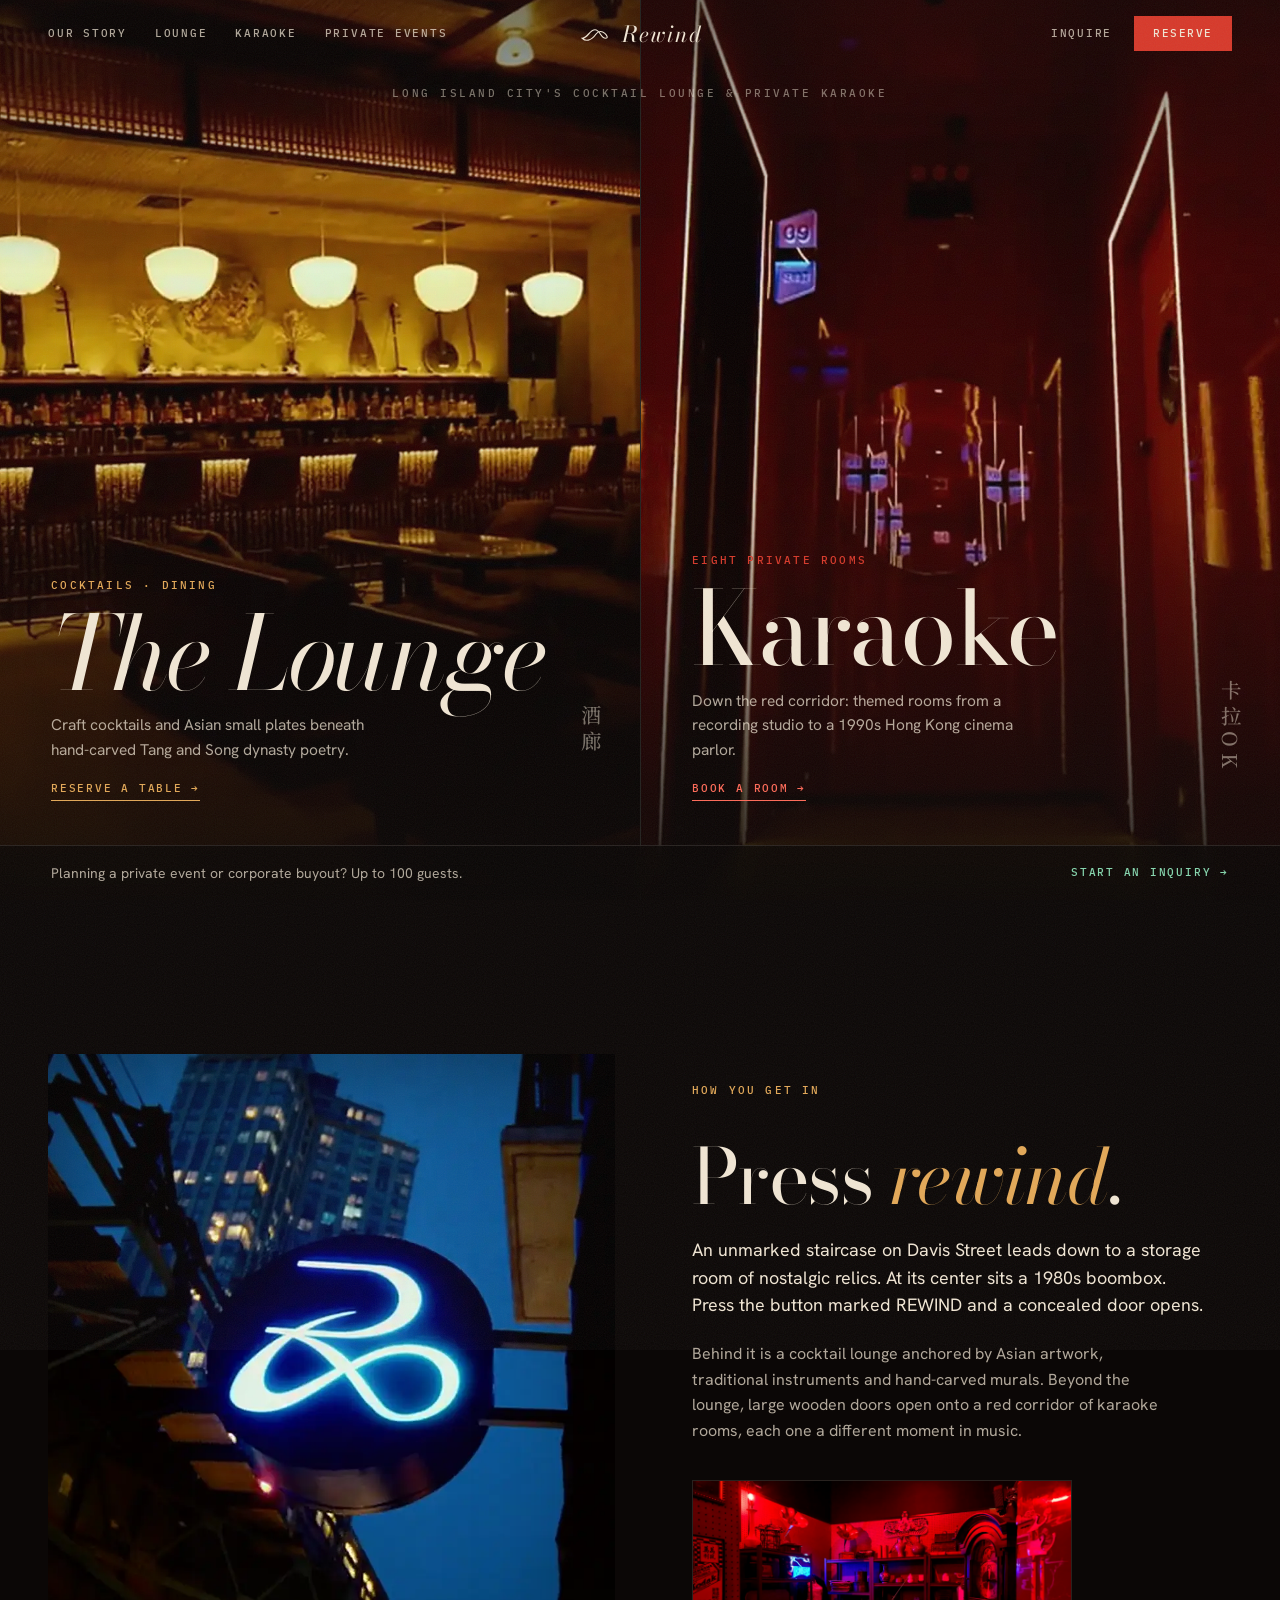
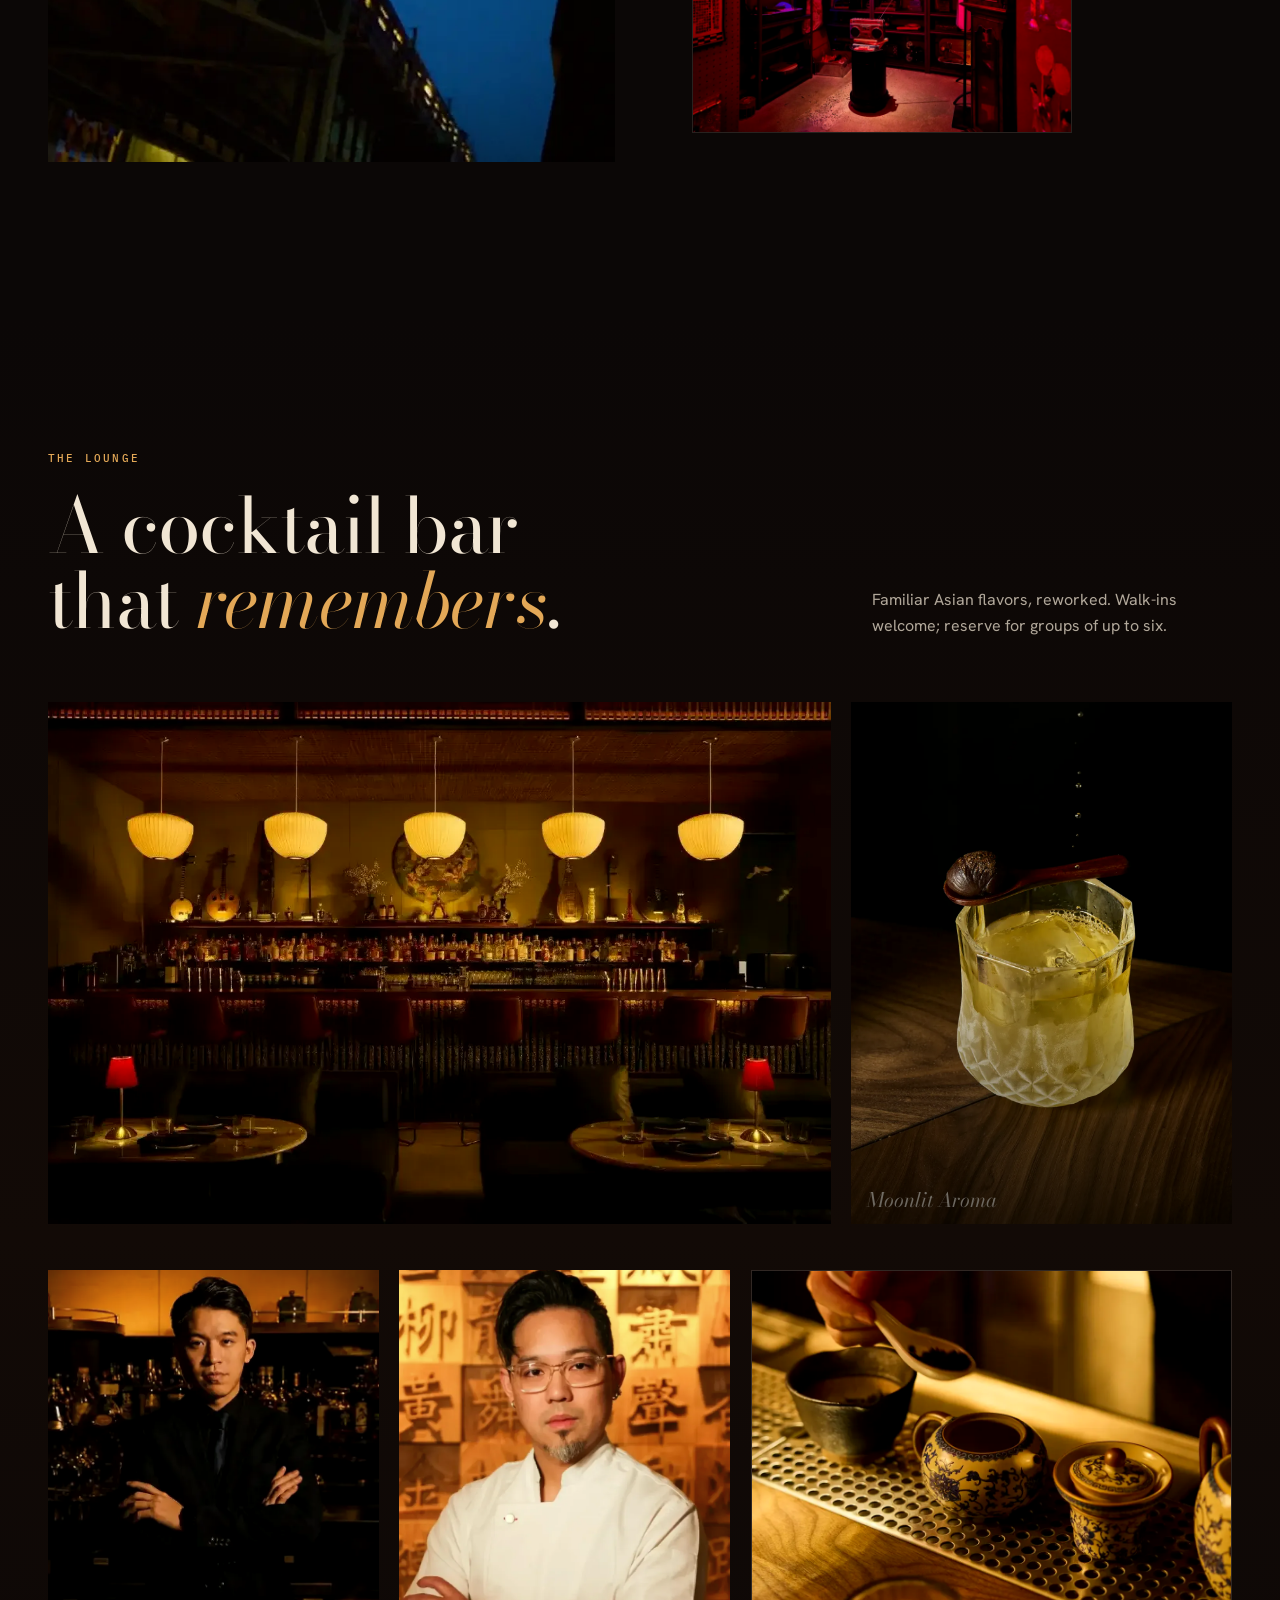
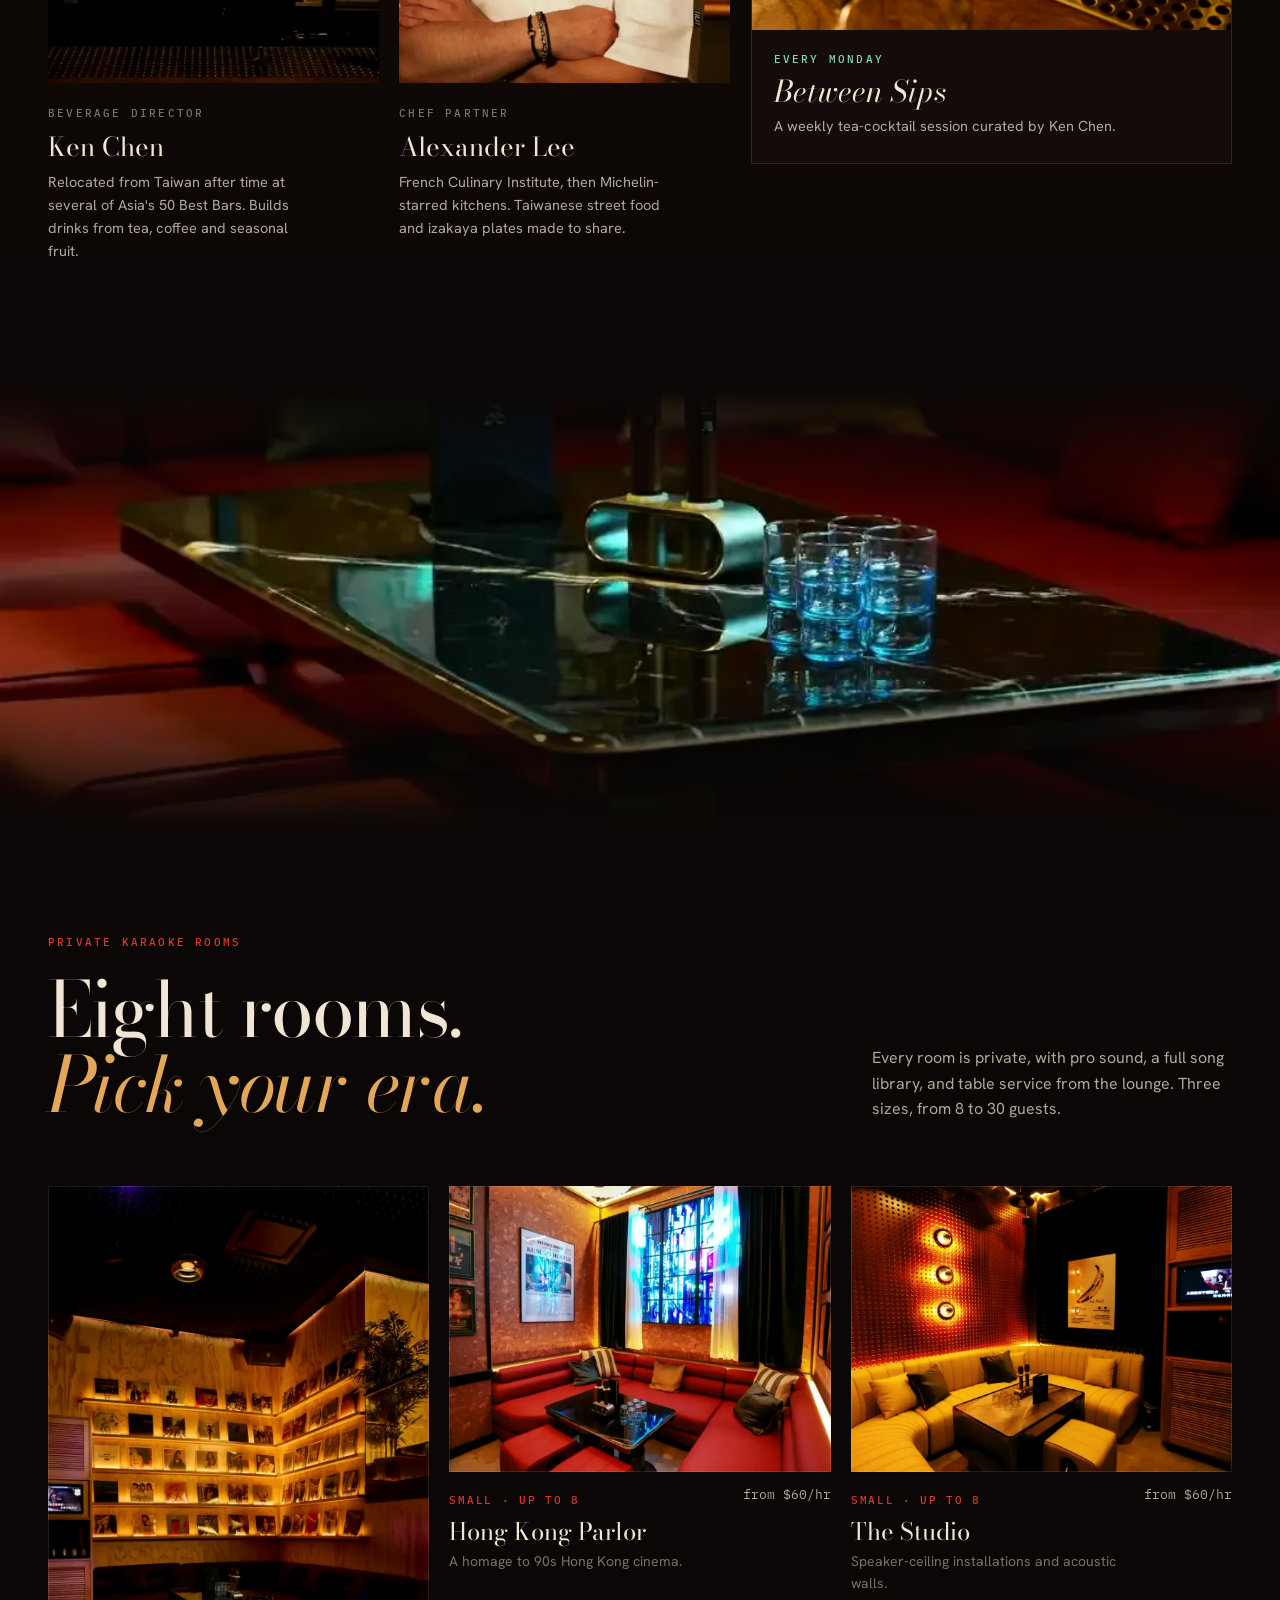
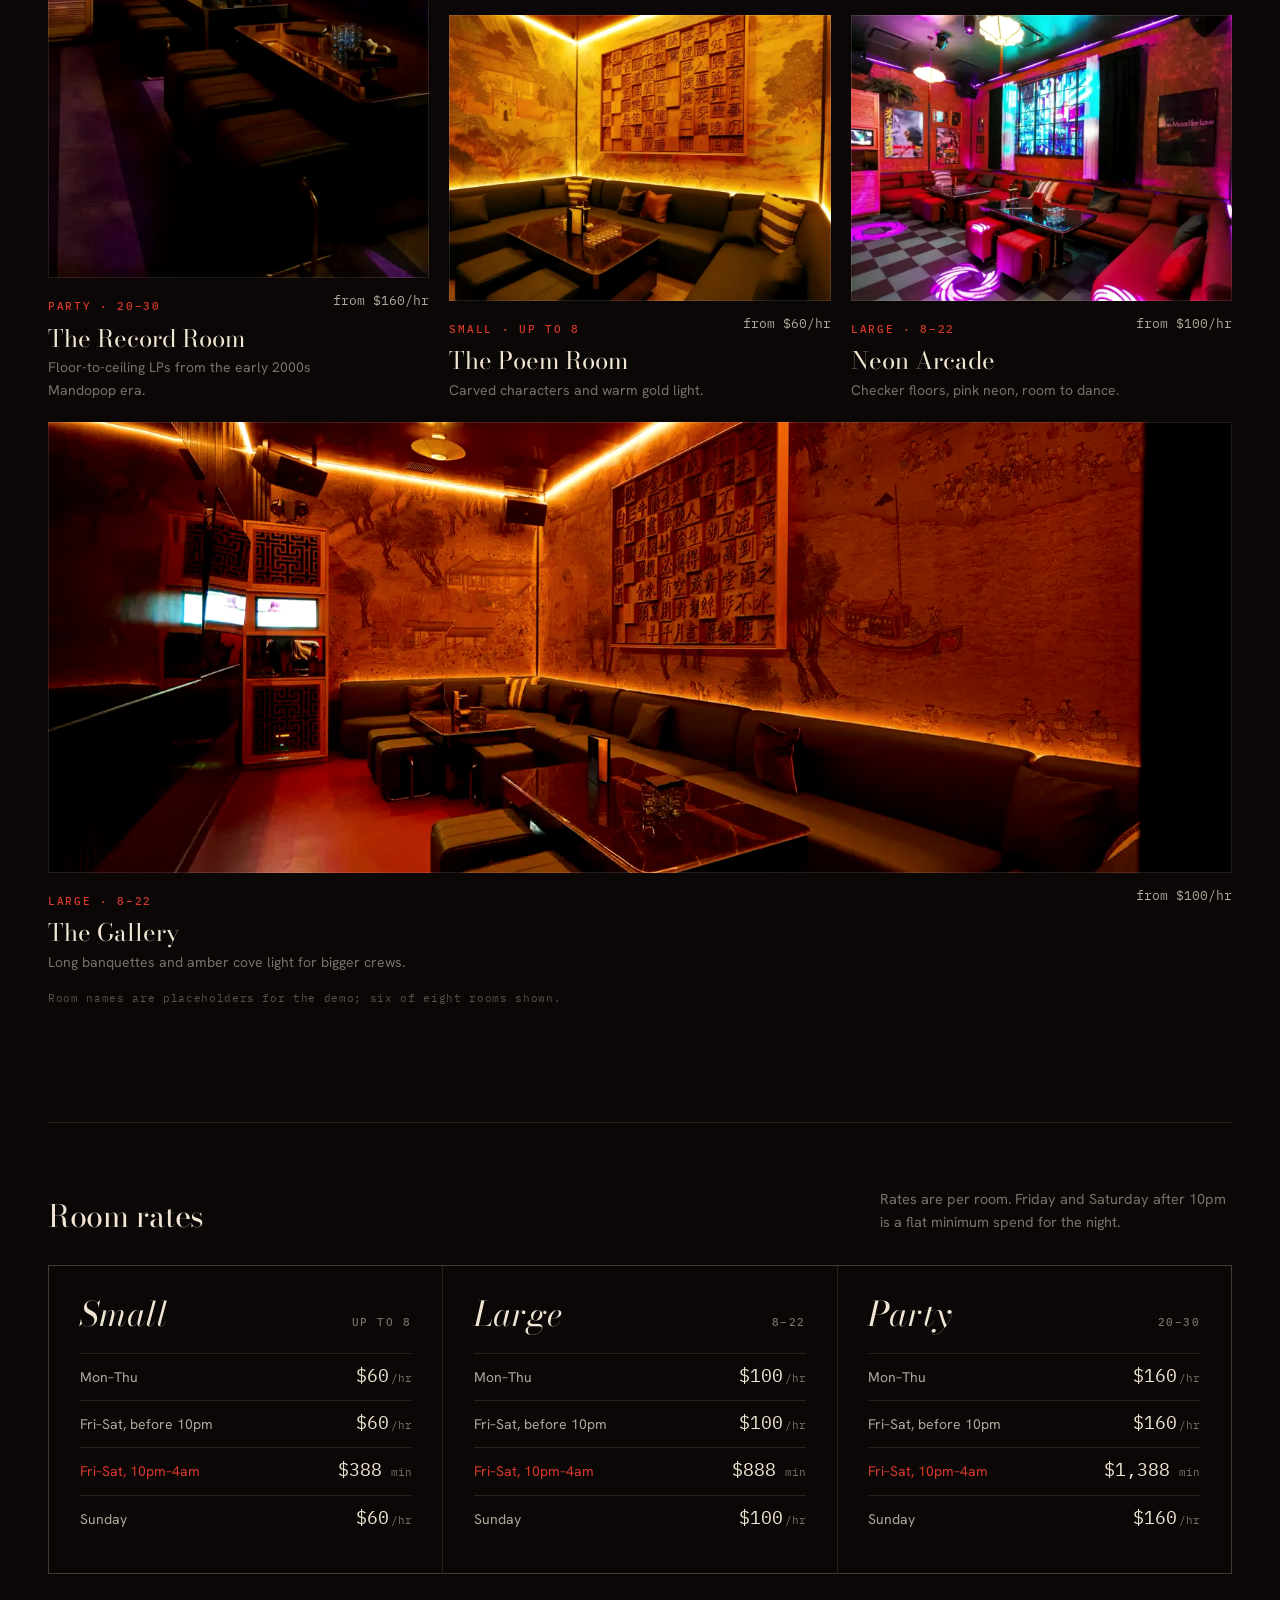
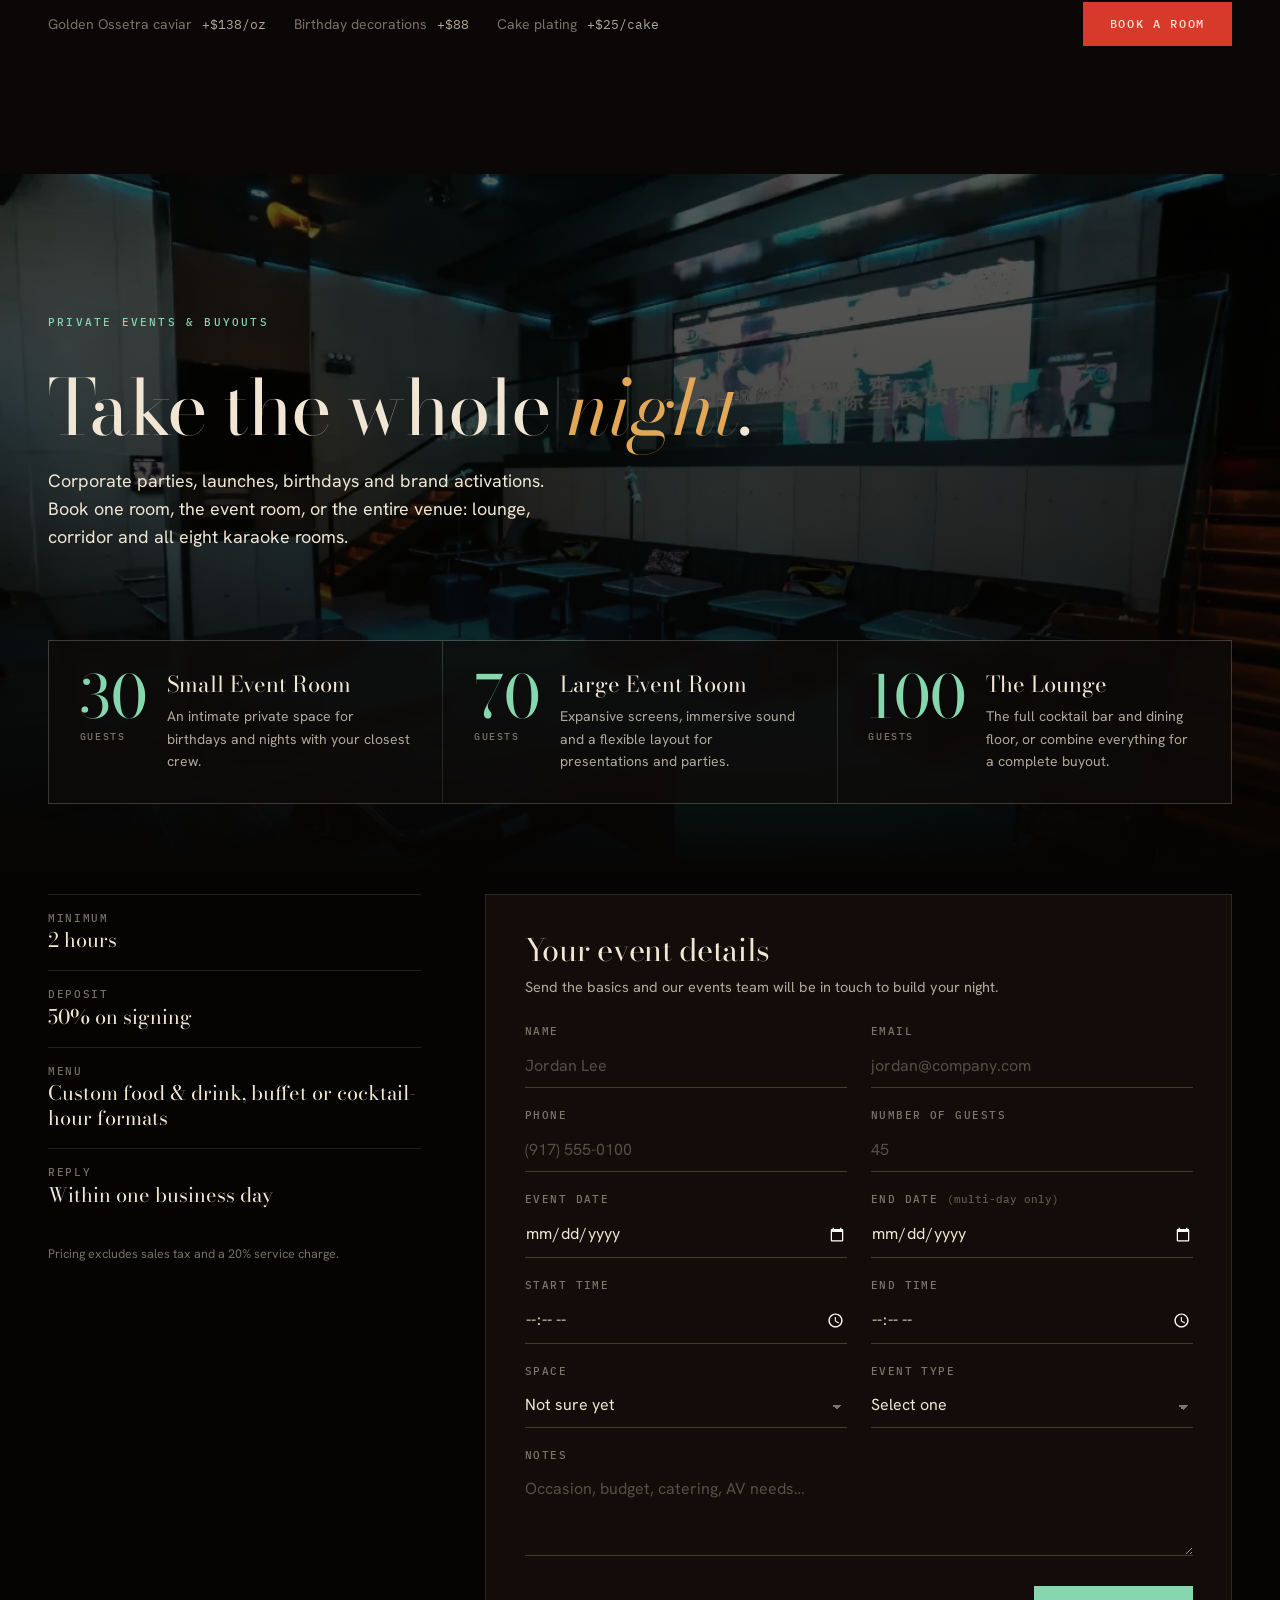
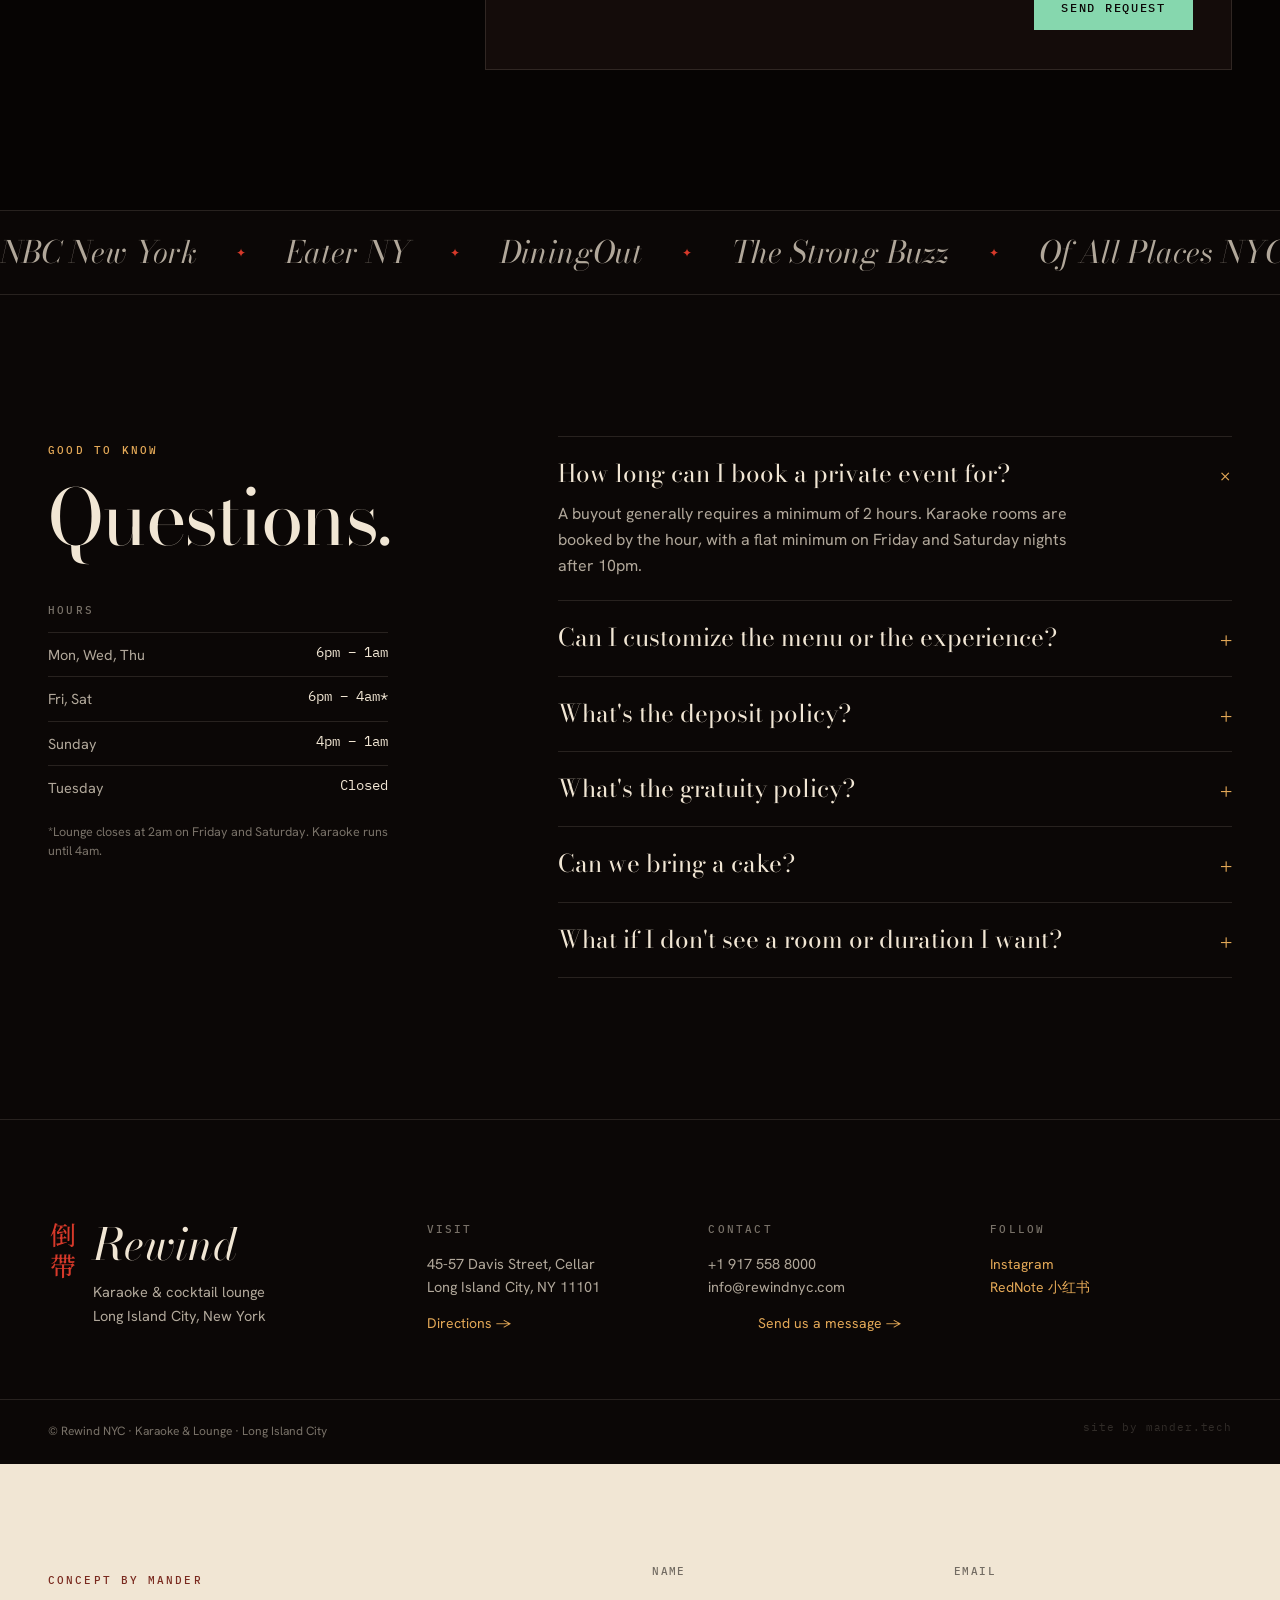
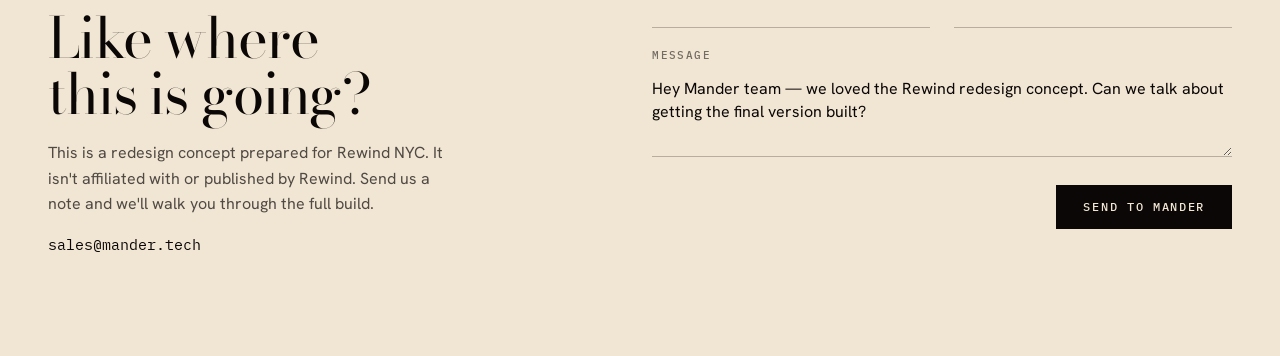
==== site/index.html @ 3e72dd37 "Add Rewind NYC redesign concept site and leave-behind brief Static demo: Lounge/Karaoke split hero w" ====
<!doctype html>
<html lang="en">
<head>
<meta charset="utf-8">
<meta name="viewport" content="width=device-width, initial-scale=1, viewport-fit=cover">
<title>Rewind NYC — Karaoke, Cocktails &amp; Private Events in Long Island City</title>
<meta name="description" content="Redesign concept for Rewind NYC: a cocktail lounge and eight themed private karaoke rooms in Long Island City, with private events and buyouts for up to 100 guests.">
<meta name="robots" content="noindex">
<meta name="theme-color" content="#0b0706">
<link rel="preconnect" href="https://fonts.googleapis.com">
<link rel="preconnect" href="https://fonts.gstatic.com" crossorigin>
<link href="https://fonts.googleapis.com/css2?family=Bodoni+Moda:ital,opsz,wght@0,6..96,400;0,6..96,500;1,6..96,400;1,6..96,500&family=Hanken+Grotesk:wght@400;500;600&family=IBM+Plex+Mono:wght@400;500&family=Noto+Serif+TC:wght@500&display=swap" rel="stylesheet">
<link rel="preload" as="image" href="assets/img/poster-lounge.webp">
<link rel="preload" as="image" href="assets/img/poster-ktv.webp">
<link rel="stylesheet" href="styles.css">
</head>
<body class="is-loading">

<div class="loader" aria-hidden="true">
  <div class="loader__mark">
    <span class="loader__zh">倒帶</span>
    <span class="loader__word">Rewind</span>
    <span class="loader__bar"><i></i></span>
  </div>
</div>

<header class="nav" id="top">
  <nav class="nav__row" aria-label="Primary">
    <div class="nav__links">
      <a href="#story">Our Story</a>
      <a href="#lounge">Lounge</a>
      <a href="#karaoke">Karaoke</a>
      <a href="#events">Private Events</a>
    </div>
    <a class="nav__logo" href="#top" aria-label="Rewind home">
      <svg viewBox="0 0 64 32" aria-hidden="true"><path d="M8 24c10 0 14-16 24-16s10 16 20 16-8-22-18-8S14 30 8 24z" fill="none" stroke="currentColor" stroke-width="2.2" stroke-linecap="round"/></svg>
      <span>Rewind</span>
    </a>
    <div class="nav__cta">
      <a href="#events" class="nav__inquire">Inquire</a>
      <button class="btn btn--red btn--sm" data-open="reserve">Reserve</button>
      <button class="nav__burger" aria-label="Menu" aria-expanded="false" data-burger><span></span><span></span></button>
    </div>
  </nav>
  <div class="nav__sheet" data-sheet hidden>
    <a href="#story">Our Story</a><a href="#lounge">Lounge</a><a href="#karaoke">Karaoke</a><a href="#events">Private Events</a><a href="#faq">FAQ</a>
  </div>
</header>

<main>

<!-- ============ HERO: the dual concept ============ -->
<section class="hero" aria-label="Lounge and Karaoke">
  <a class="hero__panel" data-side="lounge" href="#lounge">
    <video muted loop playsinline preload="auto" poster="assets/img/poster-lounge.webp">
      <source src="assets/video/lounge.mp4" type="video/mp4">
    </video>
    <div class="hero__shade"></div>
    <div class="hero__copy">
      <span class="hero__zh" aria-hidden="true">酒廊</span>
      <span class="eyebrow eyebrow--amber">Cocktails · Dining</span>
      <h2 class="hero__title">The Lounge</h2>
      <p>Craft cocktails and Asian small plates beneath hand-carved Tang and Song dynasty poetry.</p>
      <span class="hero__go">Reserve a table <i>→</i></span>
    </div>
  </a>
  <a class="hero__panel" data-side="karaoke" href="#karaoke">
    <video muted loop playsinline preload="auto" poster="assets/img/poster-ktv.webp">
      <source src="assets/video/ktv.mp4" type="video/mp4">
    </video>
    <div class="hero__shade"></div>
    <div class="hero__copy">
      <span class="hero__zh" aria-hidden="true">卡拉OK</span>
      <span class="eyebrow eyebrow--red">Eight private rooms</span>
      <h2 class="hero__title">Karaoke</h2>
      <p>Down the red corridor: themed rooms from a recording studio to a 1990s Hong Kong cinema parlor.</p>
      <span class="hero__go">Book a room <i>→</i></span>
    </div>
  </a>
  <h1 class="hero__h1">Long Island City's cocktail lounge &amp; private karaoke</h1>
  <a class="hero__events" href="#events">
    <span>Planning a private event or corporate buyout? Up to 100 guests.</span>
    <span class="hero__events-go">Start an inquiry →</span>
  </a>
</section>

<!-- ============ STORY ============ -->
<section class="story" id="story">
  <div class="wrap story__grid">
    <div class="story__media reveal">
      <video muted loop playsinline preload="none" poster="assets/img/poster-intro.webp" data-lazy-video>
        <source data-src="assets/video/intro.mp4" type="video/mp4">
      </video>
    </div>
    <div class="story__copy reveal">
      <span class="eyebrow eyebrow--amber">How you get in</span>
      <h2 class="h-display">Press <em>rewind</em>.</h2>
      <p class="lede">An unmarked staircase on Davis Street leads down to a storage room of nostalgic relics. At its center sits a 1980s boombox. Press the button marked REWIND and a concealed door opens.</p>
      <p>Behind it is a cocktail lounge anchored by Asian artwork, traditional instruments and hand-carved murals. Beyond the lounge, large wooden doors open onto a red corridor of karaoke rooms, each one a different moment in music.</p>
      <figure class="story__still">
        <img src="assets/img/boombox.webp" alt="The vintage boombox that opens Rewind's hidden door, in a red-lit speakeasy storage room" loading="lazy" width="1600" height="1067">
      </figure>
    </div>
  </div>
</section>

<!-- ============ LOUNGE ============ -->
<section class="lounge" id="lounge">
  <div class="wrap">
    <div class="sec-head reveal">
      <div>
        <span class="eyebrow eyebrow--amber">The Lounge</span>
        <h2 class="h-display">A cocktail bar that <em>remembers</em>.</h2>
      </div>
      <p>Familiar Asian flavors, reworked. Walk-ins welcome; reserve for groups of up to six.</p>
    </div>
    <div class="lounge__grid">
      <figure class="lounge__hero reveal">
        <img src="assets/img/lounge-bar.webp" alt="Rewind's cocktail lounge bar in Long Island City, lit by paper globe pendants" loading="lazy" width="1600" height="1068">
      </figure>
      <figure class="lounge__drink reveal">
        <img src="assets/img/cocktail-moonlit.webp" alt="Moonlit Aroma, a signature Rewind cocktail" loading="lazy" width="1200" height="1798">
        <figcaption>Moonlit Aroma</figcaption>
      </figure>
      <div class="lounge__people reveal">
        <article class="person">
          <img src="assets/img/ken-chen.webp" alt="Ken Chen, Beverage Director at Rewind" loading="lazy" width="681" height="915">
          <div>
            <span class="eyebrow">Beverage Director</span>
            <h3>Ken Chen</h3>
            <p>Relocated from Taiwan after time at several of Asia's 50 Best Bars. Builds drinks from tea, coffee and seasonal fruit.</p>
          </div>
        </article>
        <article class="person">
          <img src="assets/img/alexander-lee.webp" alt="Chef Alexander Lee, Rewind's chef partner" loading="lazy" width="850" height="1100">
          <div>
            <span class="eyebrow">Chef Partner</span>
            <h3>Alexander Lee</h3>
            <p>French Culinary Institute, then Michelin-starred kitchens. Taiwanese street food and izakaya plates made to share.</p>
          </div>
        </article>
      </div>
      <a class="lounge__sips reveal" href="#faq">
        <img src="assets/img/between-sips.webp" alt="Tea being measured for Between Sips, Rewind's weekly tea cocktail series" loading="lazy" width="1067" height="1600">
        <div>
          <span class="eyebrow eyebrow--jade">Every Monday</span>
          <h3>Between Sips</h3>
          <p>A weekly tea-cocktail session curated by Ken Chen.</p>
        </div>
      </a>
    </div>
  </div>
</section>

<!-- ============ KARAOKE ============ -->
<section class="karaoke" id="karaoke">
  <div class="karaoke__band" aria-hidden="true">
    <img src="assets/img/mics-red.webp" alt="" loading="lazy">
  </div>
  <div class="wrap">
    <div class="sec-head reveal">
      <div>
        <span class="eyebrow eyebrow--red">Private Karaoke Rooms</span>
        <h2 class="h-display">Eight rooms. <em>Pick your era.</em></h2>
      </div>
      <p>Every room is private, with pro sound, a full song library, and table service from the lounge. Three sizes, from 8 to 30 guests.</p>
    </div>

    <div class="rooms">
      <article class="room reveal">
        <figure><img src="assets/img/room-vinyl.webp" alt="Party karaoke room lined with vintage Mandopop vinyl records" loading="lazy" width="1068" height="1600"></figure>
        <div class="room__meta"><div><span class="room__size">Party · 20–30</span><h3>The Record Room</h3><p>Floor-to-ceiling LPs from the early 2000s Mandopop era.</p></div><span class="room__rate">from $160/hr</span></div>
      </article>
      <article class="room reveal">
        <figure><img src="assets/img/room-cinema.webp" alt="Small karaoke room styled after a 1990s Hong Kong cinema parlor with a neon city window" loading="lazy" width="1200" height="801"></figure>
        <div class="room__meta"><div><span class="room__size">Small · up to 8</span><h3>Hong Kong Parlor</h3><p>A homage to 90s Hong Kong cinema.</p></div><span class="room__rate">from $60/hr</span></div>
      </article>
      <article class="room reveal">
        <figure><img src="assets/img/room-studio.webp" alt="Small karaoke room inspired by a recording studio with acoustic panels" loading="lazy" width="1200" height="801"></figure>
        <div class="room__meta"><div><span class="room__size">Small · up to 8</span><h3>The Studio</h3><p>Speaker-ceiling installations and acoustic walls.</p></div><span class="room__rate">from $60/hr</span></div>
      </article>
      <article class="room reveal">
        <figure><img src="assets/img/room-mural.webp" alt="Small karaoke room with a carved wooden Chinese character mural" loading="lazy" width="1200" height="801"></figure>
        <div class="room__meta"><div><span class="room__size">Small · up to 8</span><h3>The Poem Room</h3><p>Carved characters and warm gold light.</p></div><span class="room__rate">from $60/hr</span></div>
      </article>
      <article class="room reveal">
        <figure><img src="assets/img/room-arcade.webp" alt="Large karaoke room with a checkerboard floor and neon lighting for up to 22 guests" loading="lazy" width="1200" height="801"></figure>
        <div class="room__meta"><div><span class="room__size">Large · 8–22</span><h3>Neon Arcade</h3><p>Checker floors, pink neon, room to dance.</p></div><span class="room__rate">from $100/hr</span></div>
      </article>
      <article class="room room--wide reveal">
        <figure><img src="assets/img/room-gallery.webp" alt="Large karaoke room with long banquettes and amber cove lighting" loading="lazy" width="1600" height="1067"></figure>
        <div class="room__meta"><div><span class="room__size">Large · 8–22</span><h3>The Gallery</h3><p>Long banquettes and amber cove light for bigger crews.</p></div><span class="room__rate">from $100/hr</span></div>
      </article>
    </div>
    <p class="rooms__note">Room names are placeholders for the demo; six of eight rooms shown.</p>

    <!-- rates -->
    <div class="rates reveal" id="rates">
      <div class="rates__head">
        <h3 class="h-sub">Room rates</h3>
        <p>Rates are per room. Friday and Saturday after 10pm is a flat minimum spend for the night.</p>
      </div>
      <div class="rates__cards">
        <article class="rate">
          <header><h4>Small</h4><span>up to 8</span></header>
          <dl>
            <div><dt>Mon–Thu</dt><dd>$60<small>/hr</small></dd></div>
            <div><dt>Fri–Sat, before 10pm</dt><dd>$60<small>/hr</small></dd></div>
            <div class="is-peak"><dt>Fri–Sat, 10pm–4am</dt><dd>$388<small> min</small></dd></div>
            <div><dt>Sunday</dt><dd>$60<small>/hr</small></dd></div>
          </dl>
        </article>
        <article class="rate">
          <header><h4>Large</h4><span>8–22</span></header>
          <dl>
            <div><dt>Mon–Thu</dt><dd>$100<small>/hr</small></dd></div>
            <div><dt>Fri–Sat, before 10pm</dt><dd>$100<small>/hr</small></dd></div>
            <div class="is-peak"><dt>Fri–Sat, 10pm–4am</dt><dd>$888<small> min</small></dd></div>
            <div><dt>Sunday</dt><dd>$100<small>/hr</small></dd></div>
          </dl>
        </article>
        <article class="rate">
          <header><h4>Party</h4><span>20–30</span></header>
          <dl>
            <div><dt>Mon–Thu</dt><dd>$160<small>/hr</small></dd></div>
            <div><dt>Fri–Sat, before 10pm</dt><dd>$160<small>/hr</small></dd></div>
            <div class="is-peak"><dt>Fri–Sat, 10pm–4am</dt><dd>$1,388<small> min</small></dd></div>
            <div><dt>Sunday</dt><dd>$160<small>/hr</small></dd></div>
          </dl>
        </article>
      </div>
      <div class="rates__foot">
        <ul class="addons">
          <li>Golden Ossetra caviar <b>+$138/oz</b></li>
          <li>Birthday decorations <b>+$88</b></li>
          <li>Cake plating <b>+$25/cake</b></li>
        </ul>
        <button class="btn btn--red" data-open="reserve">Book a room</button>
      </div>
    </div>
  </div>
</section>

<!-- ============ PRIVATE EVENTS ============ -->
<section class="events" id="events">
  <div class="events__bg" aria-hidden="true"><img src="assets/img/event-room.webp" alt="" loading="lazy"></div>
  <div class="wrap">
    <div class="events__intro reveal">
      <span class="eyebrow eyebrow--jade">Private Events &amp; Buyouts</span>
      <h2 class="h-display">Take the whole <em>night</em>.</h2>
      <p class="lede">Corporate parties, launches, birthdays and brand activations. Book one room, the event room, or the entire venue: lounge, corridor and all eight karaoke rooms.</p>
    </div>

    <div class="spaces reveal">
      <article class="space">
        <span class="space__cap">30</span>
        <div><h3>Small Event Room</h3><p>An intimate private space for birthdays and nights with your closest crew.</p></div>
      </article>
      <article class="space">
        <span class="space__cap">70</span>
        <div><h3>Large Event Room</h3><p>Expansive screens, immersive sound and a flexible layout for presentations and parties.</p></div>
      </article>
      <article class="space">
        <span class="space__cap">100</span>
        <div><h3>The Lounge</h3><p>The full cocktail bar and dining floor, or combine everything for a complete buyout.</p></div>
      </article>
    </div>

    <div class="events__grid">
      <aside class="events__facts reveal">
        <dl>
          <div><dt>Minimum</dt><dd>2 hours</dd></div>
          <div><dt>Deposit</dt><dd>50% on signing</dd></div>
          <div><dt>Menu</dt><dd>Custom food &amp; drink, buffet or cocktail-hour formats</dd></div>
          <div><dt>Reply</dt><dd>Within one business day</dd></div>
        </dl>
        <p class="fine">Pricing excludes sales tax and a 20% service charge.</p>
      </aside>

      <form class="form reveal" id="eventForm" novalidate>
        <div class="form__head">
          <h3 class="h-sub">Your event details</h3>
          <p>Send the basics and our events team will be in touch to build your night.</p>
        </div>
        <div class="form__grid">
          <div class="field"><label for="ev-name">Name</label><input id="ev-name" name="name" autocomplete="name" required placeholder="Jordan Lee"></div>
          <div class="field"><label for="ev-email">Email</label><input id="ev-email" name="email" type="email" autocomplete="email" required placeholder="jordan@company.com"></div>
          <div class="field"><label for="ev-phone">Phone</label><input id="ev-phone" name="phone" type="tel" autocomplete="tel" placeholder="(917) 555-0100"></div>
          <div class="field"><label for="ev-guests">Number of guests</label><input id="ev-guests" name="guests" type="number" min="1" max="100" inputmode="numeric" required placeholder="45"></div>
          <div class="field"><label for="ev-start">Event date</label><input id="ev-start" name="startDate" type="date" required></div>
          <div class="field"><label for="ev-end">End date <span>(multi-day only)</span></label><input id="ev-end" name="endDate" type="date"></div>
          <div class="field"><label for="ev-t1">Start time</label><input id="ev-t1" name="startTime" type="time" required></div>
          <div class="field"><label for="ev-t2">End time</label><input id="ev-t2" name="endTime" type="time" required></div>
          <div class="field"><label for="ev-space">Space</label>
            <select id="ev-space" name="space">
              <option value="">Not sure yet</option>
              <option>Small Event Room · up to 30</option>
              <option>Large Event Room · up to 70</option>
              <option>The Lounge · up to 100</option>
              <option>Full venue buyout</option>
            </select>
          </div>
          <div class="field"><label for="ev-type">Event type</label>
            <select id="ev-type" name="eventType" required>
              <option value="">Select one</option>
              <option>Corporate party</option>
              <option>Birthday / anniversary</option>
              <option>Wedding / engagement party / baby shower</option>
              <option>Fundraiser / product launch</option>
              <option>Movie night</option>
              <option>Photo / film shoot</option>
              <option>Sporting event</option>
              <option>Other</option>
            </select>
          </div>
          <div class="field field--full"><label for="ev-notes">Notes</label><textarea id="ev-notes" name="notes" rows="3" placeholder="Occasion, budget, catering, AV needs…"></textarea></div>
        </div>
        <div class="form__foot">
          <p class="form__status" role="status" aria-live="polite"></p>
          <button class="btn btn--jade" type="submit"><span>Send request</span></button>
        </div>
        <div class="form__done" hidden>
          <span class="form__done-zh" aria-hidden="true">收到</span>
          <h3 class="h-sub">Request received.</h3>
          <p>Thanks — the Rewind events team will reply within one business day. (Demo: nothing was actually sent.)</p>
          <button type="button" class="btn btn--ghost btn--sm" data-reset>Send another</button>
        </div>
      </form>
    </div>
  </div>
</section>

<!-- ============ PRESS ============ -->
<section class="press" aria-label="Press">
  <div class="press__track">
    <span>NBC New York</span><i>✦</i><span>Eater NY</span><i>✦</i><span>DiningOut</span><i>✦</i><span>The Strong Buzz</span><i>✦</i><span>Of All Places NYC</span><i>✦</i><span>World Journal 世界日報</span><i>✦</i>
    <span>NBC New York</span><i>✦</i><span>Eater NY</span><i>✦</i><span>DiningOut</span><i>✦</i><span>The Strong Buzz</span><i>✦</i><span>Of All Places NYC</span><i>✦</i><span>World Journal 世界日報</span><i>✦</i>
  </div>
</section>

<!-- ============ FAQ ============ -->
<section class="faq" id="faq">
  <div class="wrap faq__grid">
    <div class="reveal">
      <span class="eyebrow eyebrow--amber">Good to know</span>
      <h2 class="h-display">Questions.</h2>
      <div class="hours">
        <h3 class="eyebrow">Hours</h3>
        <dl>
          <div><dt>Mon, Wed, Thu</dt><dd>6pm – 1am</dd></div>
          <div><dt>Fri, Sat</dt><dd>6pm – 4am*</dd></div>
          <div><dt>Sunday</dt><dd>4pm – 1am</dd></div>
          <div><dt>Tuesday</dt><dd>Closed</dd></div>
        </dl>
        <p class="fine">*Lounge closes at 2am on Friday and Saturday. Karaoke runs until 4am.</p>
      </div>
    </div>
    <div class="faq__list reveal">
      <details open><summary>How long can I book a private event for?</summary><p>A buyout generally requires a minimum of 2 hours. Karaoke rooms are booked by the hour, with a flat minimum on Friday and Saturday nights after 10pm.</p></details>
      <details><summary>Can I customize the menu or the experience?</summary><p>Yes. The team can customize the food and drinks menu on request, and can do buffet-style or cocktail-hour formats in place of a sit-down dinner.</p></details>
      <details><summary>What's the deposit policy?</summary><p>A 50% deposit is due on contract signing.</p></details>
      <details><summary>What's the gratuity policy?</summary><p>All pricing quoted excludes sales tax and a 20% service charge.</p></details>
      <details><summary>Can we bring a cake?</summary><p>Yes — cake plating is $25 per cake, and birthday decorations can be added for $88.</p></details>
      <details><summary>What if I don't see a room or duration I want?</summary><p>Use the contact form below and the team will look at availability for you directly.</p></details>
    </div>
  </div>
</section>

</main>

<!-- ============ FOOTER ============ -->
<footer class="foot">
  <div class="wrap foot__grid">
    <div class="foot__brand">
      <span class="foot__zh" aria-hidden="true">倒帶</span>
      <span class="foot__word">Rewind</span>
      <p>Karaoke &amp; cocktail lounge<br>Long Island City, New York</p>
    </div>
    <div>
      <h4 class="eyebrow">Visit</h4>
      <p>45-57 Davis Street, Cellar<br>Long Island City, NY 11101</p>
      <a class="link" href="https://maps.app.goo.gl/fAmK5pbZouv72J6L7" target="_blank" rel="noopener">Directions →</a>
    </div>
    <div>
      <h4 class="eyebrow">Contact</h4>
      <p>+1 917 558 8000<br>info@rewindnyc.com</p>
      <button class="link" data-open="contact">Send us a message →</button>
    </div>
    <div>
      <h4 class="eyebrow">Follow</h4>
      <p><a class="link" href="https://www.instagram.com/rewind_nyc/" target="_blank" rel="noopener">Instagram</a><br><a class="link" href="https://www.xiaohongshu.com/user/profile/6882ce43000000001b022b3a" target="_blank" rel="noopener">RedNote 小红书</a></p>
    </div>
  </div>
  <div class="wrap foot__bar">
    <span>© Rewind NYC · Karaoke &amp; Lounge · Long Island City</span>
    <a class="credit" href="https://mander.tech" target="_blank" rel="noopener">site by mander.tech</a>
  </div>
</footer>

<!-- ============ MANDER SIGN-OFF ============ -->
<section class="mander" id="mander" aria-label="Contact Mander">
  <div class="wrap mander__grid">
    <div>
      <span class="mander__tag">Concept by Mander</span>
      <h2>Like where this is going?</h2>
      <p>This is a redesign concept prepared for Rewind NYC. It isn't affiliated with or published by Rewind. Send us a note and we'll walk you through the full build.</p>
      <p class="mander__mail">sales@mander.tech</p>
    </div>
    <form class="mander__form" id="manderForm" novalidate>
      <div class="field"><label for="m-name">Name</label><input id="m-name" name="name" autocomplete="name" required></div>
      <div class="field"><label for="m-email">Email</label><input id="m-email" name="email" type="email" autocomplete="email" required></div>
      <div class="field field--full"><label for="m-msg">Message</label><textarea id="m-msg" name="message" rows="3">Hey Mander team — we loved the Rewind redesign concept. Can we talk about getting the final version built?</textarea></div>
      <div class="form__foot">
        <p class="form__status" role="status" aria-live="polite"></p>
        <button class="btn btn--paper" type="submit"><span>Send to Mander</span></button>
      </div>
    </form>
  </div>
</section>

<!-- ============ RESERVE DRAWER ============ -->
<div class="drawer" id="reserve" role="dialog" aria-modal="true" aria-labelledby="reserve-title" hidden>
  <div class="drawer__scrim" data-close></div>
  <div class="drawer__panel">
    <div class="drawer__top">
      <span class="eyebrow eyebrow--red" id="reserve-step">Step 1 of 3</span>
      <button class="drawer__x" data-close aria-label="Close">×</button>
    </div>
    <h2 id="reserve-title" class="h-sub">Reserve at Rewind</h2>

    <div class="step" data-step="1">
      <p class="drawer__lead">What kind of night?</p>
      <div class="choices">
        <button class="choice" data-choice="Lounge &amp; Dining" data-guests="1–6"><img src="assets/img/lounge-mural.webp" alt="" loading="lazy"><span><b>Lounge &amp; Dining</b><small>1–6 guests</small></span></button>
        <button class="choice" data-choice="Small Karaoke Room" data-guests="1–8"><img src="assets/img/room-cinema.webp" alt="" loading="lazy"><span><b>Small Karaoke Room</b><small>1–8 guests · from $60/hr</small></span></button>
        <button class="choice" data-choice="Large Karaoke Room" data-guests="8–22"><img src="assets/img/room-arcade.webp" alt="" loading="lazy"><span><b>Large Karaoke Room</b><small>8–22 guests · from $100/hr</small></span></button>
        <button class="choice" data-choice="Party Karaoke Room" data-guests="20–30"><img src="assets/img/room-vinyl.webp" alt="" loading="lazy"><span><b>Party Karaoke Room</b><small>20–30 guests · from $160/hr</small></span></button>
      </div>
    </div>

    <div class="step" data-step="2" hidden>
      <p class="drawer__lead"><span data-picked></span></p>
      <div class="form__grid">
        <div class="field"><label for="r-date">Date</label><input id="r-date" type="date"></div>
        <div class="field"><label for="r-size">Party size</label><input id="r-size" type="number" min="1" max="30" value="4"></div>
        <div class="field field--full"><label for="r-time">Arrival</label>
          <select id="r-time"><option>6:00 pm</option><option>7:00 pm</option><option selected>8:00 pm</option><option>9:00 pm</option><option>10:00 pm</option><option>11:00 pm</option></select>
        </div>
      </div>
      <p class="drawer__hint" data-hint></p>
      <div class="drawer__nav">
        <button class="btn btn--ghost btn--sm" data-back>Back</button>
        <button class="btn btn--red" data-next>Check availability</button>
      </div>
    </div>

    <div class="step" data-step="3" hidden>
      <div class="summary" data-summary></div>
      <p class="drawer__lead">Live availability and payment are handled securely by SevenRooms.</p>
      <div class="drawer__nav">
        <button class="btn btn--ghost btn--sm" data-back>Back</button>
        <a class="btn btn--red" data-sevenrooms href="https://www.sevenrooms.com/explore/rewindnyc/reservations/create/search/" target="_blank" rel="noopener">Continue to SevenRooms →</a>
      </div>
    </div>

    <a class="drawer__events" href="#events" data-close>Planning something bigger? <b>Inquire about a private event →</b></a>
  </div>
</div>

<!-- ============ CONTACT DRAWER (replaces mailto) ============ -->
<div class="drawer" id="contact" role="dialog" aria-modal="true" aria-labelledby="contact-title" hidden>
  <div class="drawer__scrim" data-close></div>
  <div class="drawer__panel">
    <div class="drawer__top">
      <span class="eyebrow eyebrow--amber">Contact</span>
      <button class="drawer__x" data-close aria-label="Close">×</button>
    </div>
    <h2 id="contact-title" class="h-sub">Send Rewind a message</h2>
    <form class="form form--plain" id="contactForm" novalidate>
      <div class="form__grid">
        <div class="field"><label for="c-name">Name</label><input id="c-name" name="name" required></div>
        <div class="field"><label for="c-email">Email</label><input id="c-email" name="email" type="email" required></div>
        <div class="field field--full"><label for="c-topic">What's this about?</label>
          <select id="c-topic"><option>General question</option><option>Private event</option><option>Reservation help</option><option>Press</option></select>
        </div>
        <div class="field field--full"><label for="c-msg">Message</label><textarea id="c-msg" rows="4" required></textarea></div>
      </div>
      <div class="form__foot">
        <p class="form__status" role="status" aria-live="polite"></p>
        <button class="btn btn--red" type="submit"><span>Send message</span></button>
      </div>
      <p class="fine">Prefer email? info@rewindnyc.com</p>
    </form>
  </div>
</div>

<script src="main.js" defer></script>
</body>
</html>
---- site/styles.css ----
/* Rewind — concept. Single dark theme by design (nightlife venue). */
:root{
  --ink:#0b0706;        /* lacquer black */
  --ink-2:#140c0a;
  --ink-3:#1d1210;
  --oxblood:#4a110d;
  --red:#d7392a;        /* corridor red */
  --amber:#e3a857;      /* paper-lantern gold */
  --jade:#86d7ae;       /* HK fluorescent green, used sparingly */
  --paper:#f1e6d4;
  --paper-2:rgba(241,230,212,.72);
  --paper-3:rgba(241,230,212,.48);
  --line:rgba(241,230,212,.12);
  --line-2:rgba(241,230,212,.22);

  --f-display:'Bodoni Moda', 'Didot', 'Bodoni 72', Georgia, serif;
  --f-body:'Hanken Grotesk', 'Helvetica Neue', Arial, sans-serif;
  --f-mono:'IBM Plex Mono', ui-monospace, Menlo, monospace;
  --f-zh:'Noto Serif TC', 'Songti TC', 'PMingLiU', serif;

  --gut:clamp(16px, 4vw, 48px);
  --ease:cubic-bezier(.2,.7,.1,1);
  color-scheme:dark;
}
*,*::before,*::after{box-sizing:border-box}
html{scroll-behavior:smooth;-webkit-text-size-adjust:100%}
body{margin:0;background:var(--ink);color:var(--paper);font:400 16px/1.6 var(--f-body);-webkit-font-smoothing:antialiased;overflow-x:hidden}
img,video{display:block;max-width:100%;height:auto}
a{color:inherit;text-decoration:none}
button{font:inherit;color:inherit}
[hidden]{display:none!important}
h1,h2,h3,h4{margin:0;font-weight:400;text-wrap:balance}
p{margin:0}
:focus-visible{outline:1px solid var(--amber);outline-offset:3px}
::selection{background:var(--red);color:var(--paper)}

/* film grain over everything, very quiet */
body::after{content:"";position:fixed;inset:-50%;z-index:90;pointer-events:none;opacity:.07;
  background-image:url("data:image/svg+xml;utf8,<svg xmlns='http://www.w3.org/2000/svg' width='160' height='160'><filter id='n'><feTurbulence type='fractalNoise' baseFrequency='.9' numOctaves='2' stitchTiles='stitch'/></filter><rect width='100%' height='100%' filter='url(%23n)'/></svg>");
  animation:grain 1s steps(4) infinite}
@keyframes grain{0%{transform:translate(0,0)}25%{transform:translate(-3%,2%)}50%{transform:translate(2%,-3%)}75%{transform:translate(-2%,-1%)}}

.wrap{max-width:1320px;margin:0 auto;padding-inline:var(--gut)}
.eyebrow{display:inline-block;font:500 11px/1.4 var(--f-mono);letter-spacing:.2em;text-transform:uppercase;color:var(--paper-3)}
.eyebrow--amber{color:var(--amber)}
.eyebrow--red{color:var(--red)}
.eyebrow--jade{color:var(--jade)}
.h-display{font:400 clamp(40px,6vw,88px)/.98 var(--f-display);letter-spacing:-.02em;margin-top:18px}
.h-display em,.hero__title em{font-style:italic;color:var(--amber)}
.h-sub{font:400 clamp(24px,2.4vw,32px)/1.1 var(--f-display);letter-spacing:-.01em}
.lede{font-size:clamp(17px,1.4vw,20px);line-height:1.55;color:var(--paper);max-width:52ch}
.fine{font-size:12.5px;color:var(--paper-3);line-height:1.5}
.link{background:none;border:0;padding:0;cursor:pointer;color:var(--amber);font-size:14px;border-bottom:1px solid transparent;transition:border-color .2s}
.link:hover{border-color:currentColor}

/* buttons */
.btn{display:inline-flex;align-items:center;justify-content:center;gap:10px;padding:15px 26px;border:1px solid transparent;border-radius:0;cursor:pointer;
  font:500 12px/1 var(--f-mono);letter-spacing:.14em;text-transform:uppercase;transition:background .3s var(--ease),color .3s var(--ease),border-color .3s,transform .3s var(--ease);white-space:nowrap}
.btn:active{transform:translateY(1px)}
.btn--sm{padding:11px 18px;font-size:11px}
.btn--red{background:var(--red);color:var(--paper)}
.btn--red:hover{background:#ef4a39}
.btn--jade{background:var(--jade);color:var(--ink)}
.btn--jade:hover{background:#a5e8c5}
.btn--paper{background:var(--paper);color:var(--ink)}
.btn--paper:hover{background:#fff}
.btn--ghost{border-color:var(--line-2);color:var(--paper)}
.btn--ghost:hover{border-color:var(--paper)}
.btn.is-busy span{opacity:.5}
.btn.is-busy::after{content:"";width:12px;height:12px;border:1.5px solid currentColor;border-right-color:transparent;border-radius:50%;animation:spin .7s linear infinite}
@keyframes spin{to{transform:rotate(360deg)}}

/* ============ LOADER ============ */
.loader{position:fixed;inset:0;z-index:100;display:grid;place-items:center;background:var(--ink);transition:opacity .8s var(--ease) .1s,visibility 0s linear .9s}
body:not(.is-loading) .loader{opacity:0;visibility:hidden}
.loader__mark{display:grid;justify-items:center;gap:10px}
.loader__zh{font:500 44px/1 var(--f-zh);color:var(--red);letter-spacing:.1em}
.loader__word{font:italic 400 22px/1 var(--f-display);letter-spacing:.3em;text-transform:uppercase;color:var(--paper-2)}
.loader__bar{width:120px;height:1px;background:var(--line);margin-top:14px;overflow:hidden}
.loader__bar i{display:block;height:100%;width:100%;background:var(--amber);transform-origin:left;transform:scaleX(var(--p,0));transition:transform .4s var(--ease)}

/* ============ NAV ============ */
.nav{position:fixed;top:0;left:0;right:0;z-index:50;padding-top:env(safe-area-inset-top,0px);transition:background .4s,border-color .4s,backdrop-filter .4s;border-bottom:1px solid transparent}
.nav.is-solid{background:rgba(11,7,6,.86);backdrop-filter:blur(12px);-webkit-backdrop-filter:blur(12px);border-color:var(--line)}
.nav__row{display:grid;grid-template-columns:1fr auto 1fr;align-items:center;max-width:1320px;margin:0 auto;padding:16px var(--gut)}
.nav__links{display:flex;gap:28px;font:500 11px/1 var(--f-mono);letter-spacing:.16em;text-transform:uppercase}
.nav__links a{color:var(--paper-2);transition:color .2s}
.nav__links a:hover{color:var(--paper)}
.nav__logo{display:flex;align-items:center;gap:10px}
.nav__logo svg{width:34px;height:18px;color:var(--paper)}
.nav__logo span{font:italic 400 22px/1 var(--f-display);letter-spacing:.06em}
.nav__cta{display:flex;justify-content:flex-end;align-items:center;gap:22px}
.nav__inquire{font:500 11px/1 var(--f-mono);letter-spacing:.16em;text-transform:uppercase;color:var(--paper-2)}
.nav__inquire:hover{color:var(--jade)}
.nav__burger{display:none;background:none;border:0;width:34px;height:34px;cursor:pointer;position:relative}
.nav__burger span{position:absolute;left:7px;right:7px;height:1px;background:var(--paper);transition:transform .3s var(--ease)}
.nav__burger span:first-child{top:13px}.nav__burger span:last-child{top:20px}
.nav__burger[aria-expanded="true"] span:first-child{transform:translateY(3.5px) rotate(45deg)}
.nav__burger[aria-expanded="true"] span:last-child{transform:translateY(-3.5px) rotate(-45deg)}
.nav__sheet{display:grid;gap:4px;padding:8px var(--gut) 24px;background:rgba(11,7,6,.96);border-bottom:1px solid var(--line)}
.nav__sheet a{font:400 30px/1.3 var(--f-display);padding:6px 0}
@media (max-width:900px){
  .nav__row{grid-template-columns:auto 1fr}
  .nav__links,.nav__inquire{display:none}
  .nav__logo{order:0}
  .nav__cta{gap:12px}
  .nav__burger{display:block}
}

/* ============ HERO ============ */
.hero{position:relative;display:flex;height:100svh;min-height:600px;max-height:1100px;background:#000;overflow:hidden}
.hero__panel{position:relative;flex:1 1 50%;overflow:hidden;transition:flex-grow .9s var(--ease);isolation:isolate}
.hero__panel video{position:absolute;inset:0;width:100%;height:100%;object-fit:cover;transform:scale(1.04);transition:transform 1.4s var(--ease),filter .9s var(--ease)}
.hero__shade{position:absolute;inset:0;background:linear-gradient(180deg,rgba(11,7,6,.55) 0%,rgba(11,7,6,0) 30%,rgba(11,7,6,.15) 55%,rgba(11,7,6,.92) 100%);z-index:1}
.hero__panel[data-side="karaoke"] .hero__shade{background:linear-gradient(180deg,rgba(11,7,6,.55) 0%,rgba(11,7,6,0) 30%,rgba(40,6,4,.2) 55%,rgba(11,7,6,.94) 100%)}
.hero__panel + .hero__panel{border-left:1px solid rgba(241,230,212,.14)}
.hero__copy{position:absolute;left:0;right:0;bottom:0;z-index:2;padding:0 clamp(20px,4vw,56px) clamp(96px,11vh,130px);display:grid;gap:14px;justify-items:start}
.hero__zh{position:absolute;top:clamp(90px,14vh,140px);right:clamp(16px,3vw,40px);font:500 clamp(18px,1.6vw,22px)/1.1 var(--f-zh);writing-mode:vertical-rl;letter-spacing:.3em;color:var(--paper-3);transition:color .6s}
.hero__title{font:400 clamp(56px,8vw,128px)/.9 var(--f-display);letter-spacing:-.03em}
.hero__panel[data-side="lounge"] .hero__title{font-style:italic}
.hero__copy p{max-width:36ch;color:var(--paper-2);font-size:15.5px;opacity:.85;transition:opacity .6s}
.hero__go{font:500 11px/1 var(--f-mono);letter-spacing:.16em;text-transform:uppercase;padding-bottom:6px;border-bottom:1px solid currentColor;margin-top:6px}
.hero__panel[data-side="lounge"] .hero__go{color:var(--amber)}
.hero__panel[data-side="karaoke"] .hero__go{color:#ff6a58}
.hero__go i{font-style:normal;display:inline-block;transition:transform .4s var(--ease)}
.hero__h1{position:absolute;top:calc(env(safe-area-inset-top,0px) + 86px);left:50%;transform:translateX(-50%);z-index:3;width:max-content;max-width:calc(100% - 32px);text-align:center;
  font:500 10.5px/1.4 var(--f-mono);letter-spacing:.24em;text-transform:uppercase;color:var(--paper-3);pointer-events:none}
.hero__events{position:absolute;left:0;right:0;bottom:0;z-index:3;display:flex;justify-content:space-between;align-items:center;gap:16px;padding:16px clamp(20px,4vw,56px);
  background:rgba(11,7,6,.72);backdrop-filter:blur(8px);-webkit-backdrop-filter:blur(8px);border-top:1px solid var(--line);font-size:14px;color:var(--paper-2);transition:background .3s}
.hero__events-go{font:500 11px/1 var(--f-mono);letter-spacing:.16em;text-transform:uppercase;color:var(--jade);white-space:nowrap}
.hero__events:hover{background:rgba(20,12,10,.9)}
@media (hover:hover) and (min-width:901px){
  .hero:hover .hero__panel{flex-grow:.62}
  .hero .hero__panel:hover{flex-grow:1}
  .hero:hover .hero__panel:not(:hover) video{filter:saturate(.35) brightness(.55)}
  .hero:hover .hero__panel:not(:hover) .hero__copy p{opacity:0}
  .hero__panel:hover video{transform:scale(1)}
  .hero__panel:hover .hero__go i{transform:translateX(6px)}
  .hero__panel[data-side="karaoke"]:hover .hero__zh{color:var(--red)}
  .hero__panel[data-side="lounge"]:hover .hero__zh{color:var(--amber)}
}
@media (max-width:900px){
  .hero{flex-direction:column;height:auto;max-height:none;min-height:0}
  .hero__panel{flex:none;height:62svh;min-height:420px}
  .hero__panel + .hero__panel{border-left:0;border-top:1px solid var(--line)}
  .hero__copy{padding-bottom:32px}
  .hero__panel[data-side="karaoke"] .hero__copy{padding-bottom:32px}
  .hero__zh{top:auto;bottom:40px}
  .hero__h1{position:absolute;width:1px;height:1px;overflow:hidden;clip-path:inset(50%);white-space:nowrap}
  .hero__events{position:relative;flex-direction:column;align-items:flex-start;gap:8px;padding:20px var(--gut)}
}

/* hero entrance */
.hero__copy > *{opacity:0;transform:translateY(22px);transition:opacity 1s var(--ease),transform 1s var(--ease)}
body.is-ready .hero__copy > *{opacity:1;transform:none}
body.is-ready .hero__copy > *:nth-child(2){transition-delay:.1s}
body.is-ready .hero__copy > *:nth-child(3){transition-delay:.18s}
body.is-ready .hero__copy > *:nth-child(4){transition-delay:.28s}
body.is-ready .hero__copy > *:nth-child(5){transition-delay:.36s}
body.is-ready .hero__panel[data-side="karaoke"] .hero__copy > *{transition-delay:.25s}
body.is-ready .hero__panel[data-side="karaoke"] .hero__copy > *:nth-child(3){transition-delay:.4s}
body.is-ready .hero__panel[data-side="karaoke"] .hero__copy > *:nth-child(4){transition-delay:.5s}
body.is-ready .hero__panel[data-side="karaoke"] .hero__copy > *:nth-child(5){transition-delay:.6s}

/* scroll reveal — content is visible at rest; JS adds .pre only to off-screen items */
.reveal{transition:opacity 1s var(--ease),transform 1s var(--ease)}
.reveal.pre{opacity:0;transform:translateY(28px)}

section{position:relative}

/* ============ STORY ============ */
.story{padding-block:clamp(90px,12vw,170px)}
.story__grid{display:grid;grid-template-columns:1.05fr 1fr;gap:clamp(32px,6vw,96px);align-items:center}
.story__media{position:relative;aspect-ratio:4/5;overflow:hidden;background:var(--ink-2)}
.story__media video{width:100%;height:100%;object-fit:cover}
.story__media::after{content:"";position:absolute;inset:0;box-shadow:inset 0 0 120px rgba(0,0,0,.6);pointer-events:none}
.story__copy{display:grid;gap:22px;justify-items:start}
.story__copy > p:not(.lede){color:var(--paper-2);max-width:52ch}
.story__still{margin:14px 0 0;width:min(100%,380px);aspect-ratio:3/2;overflow:hidden;border:1px solid var(--line)}
.story__still img{width:100%;height:100%;object-fit:cover}
@media (max-width:900px){.story__grid{grid-template-columns:1fr}.story__media{aspect-ratio:4/3}}

/* ============ SECTION HEAD ============ */
.sec-head{display:grid;grid-template-columns:minmax(0,1.4fr) minmax(0,1fr);gap:32px;align-items:end;margin-bottom:clamp(40px,5vw,72px)}
.sec-head > p{color:var(--paper-2);max-width:40ch;justify-self:end}
@media (max-width:900px){.sec-head{grid-template-columns:1fr}.sec-head > p{justify-self:start}}

/* ============ LOUNGE ============ */
.lounge{padding-block:clamp(80px,10vw,150px);background:linear-gradient(180deg,var(--ink) 0%,#120a06 55%,var(--ink) 100%)}
.lounge__grid{display:grid;grid-template-columns:repeat(12,minmax(0,1fr));gap:clamp(12px,1.6vw,24px)}
.lounge__hero{grid-column:1/9;margin:0;aspect-ratio:3/2;overflow:hidden}
.lounge__hero img,.lounge__drink img{width:100%;height:100%;object-fit:cover;transition:transform 1.4s var(--ease)}
.lounge__hero:hover img,.lounge__drink:hover img{transform:scale(1.03)}
.lounge__drink{grid-column:9/13;margin:0;position:relative;overflow:hidden;min-height:280px}
.lounge__drink img{position:absolute;inset:0}
.lounge__drink figcaption{position:absolute;left:16px;bottom:14px;font:italic 400 20px/1 var(--f-display)}
.lounge__drink::after{content:"";position:absolute;inset:50% 0 0;background:linear-gradient(transparent,rgba(0,0,0,.6));pointer-events:none}
.lounge__people{grid-column:1/8;display:grid;grid-template-columns:1fr 1fr;gap:clamp(12px,1.6vw,24px);margin-top:clamp(12px,2vw,32px)}
.person{display:grid;gap:16px;align-content:start}
.person img{aspect-ratio:4/5;height:auto;object-fit:cover;width:100%;filter:saturate(.9)}
.person h3{font:400 26px/1.1 var(--f-display);margin:8px 0 8px}
.person p{color:var(--paper-2);font-size:14.5px;max-width:34ch}
.lounge__sips{grid-column:8/13;align-self:start;margin-top:clamp(12px,2vw,32px);display:grid;grid-template-rows:auto 1fr;border:1px solid var(--line);background:var(--ink-2);transition:border-color .3s}
.lounge__sips:hover{border-color:var(--jade)}
.lounge__sips img{aspect-ratio:4/3;height:auto;object-fit:cover;width:100%}
.lounge__sips div{padding:22px 22px 26px;display:grid;gap:8px;align-content:start}
.lounge__sips h3{font:italic 400 30px/1 var(--f-display)}
.lounge__sips p{color:var(--paper-2);font-size:14.5px}
@media (max-width:900px){
  .lounge__hero,.lounge__drink,.lounge__people,.lounge__sips{grid-column:1/-1}
  .lounge__drink{aspect-ratio:4/5;max-height:560px;min-height:0}
}
@media (max-width:560px){.lounge__people{grid-template-columns:1fr}}

/* ============ KARAOKE ============ */
.karaoke{padding-bottom:clamp(80px,10vw,150px);background:var(--ink)}
.karaoke__band{height:clamp(220px,34vw,460px);overflow:hidden;position:relative;margin-bottom:clamp(64px,8vw,120px)}
.karaoke__band img{width:100%;height:100%;object-fit:cover;object-position:50% 60%}
.karaoke__band::after{content:"";position:absolute;inset:0;background:linear-gradient(180deg,var(--ink) 0%,rgba(11,7,6,0) 30%,rgba(11,7,6,0) 60%,var(--ink) 100%)}
.rooms{display:grid;grid-template-columns:repeat(3,minmax(0,1fr));gap:clamp(12px,1.6vw,24px)}
.room{display:grid;gap:14px;align-content:start}
.room figure{margin:0;position:relative;aspect-ratio:4/3;overflow:hidden;background:var(--ink-2)}
.room figure::after{content:"";position:absolute;inset:0;box-shadow:inset 0 0 0 1px var(--line);transition:box-shadow .5s var(--ease)}
.room img{width:100%;height:100%;object-fit:cover;filter:saturate(.92) contrast(1.03);transition:transform 1.2s var(--ease),filter .6s}
.room:hover img{transform:scale(1.04);filter:saturate(1.05) contrast(1.05)}
.room:hover figure::after{box-shadow:inset 0 0 0 1px var(--red),inset 0 -80px 80px -60px rgba(215,57,42,.35)}
.room--wide{grid-column:1/-1}
.room--wide figure{aspect-ratio:21/8}
.rooms > .room:first-child{grid-row:span 2}
.rooms > .room:first-child figure{aspect-ratio:auto;height:100%;min-height:420px}
.room__meta{display:flex;justify-content:space-between;align-items:flex-start;gap:16px}
.room__size{font:500 10.5px/1 var(--f-mono);letter-spacing:.16em;text-transform:uppercase;color:var(--red)}
.room h3{font:400 24px/1.1 var(--f-display);margin:8px 0 4px}
.room p{color:var(--paper-3);font-size:14px}
.room__rate{font:400 13px/1 var(--f-mono);color:var(--paper-2);white-space:nowrap;padding-top:2px;font-variant-numeric:tabular-nums}
.rooms > .room:first-child{display:grid;grid-template-rows:1fr auto}
.rooms__note{margin-top:18px;font:400 11px/1.4 var(--f-mono);letter-spacing:.06em;color:var(--paper-3);opacity:.7}
@media (max-width:900px){
  .rooms{grid-template-columns:1fr 1fr}
  .rooms > .room:first-child{grid-row:auto;grid-column:1/-1}
  .rooms > .room:first-child figure{min-height:0;aspect-ratio:4/3}
  .room--wide{grid-column:1/-1}
}
@media (max-width:560px){.rooms{grid-template-columns:1fr}.room__meta{flex-direction:column;gap:6px}}

/* rates */
.rates{margin-top:clamp(72px,9vw,130px);border-top:1px solid var(--line);padding-top:clamp(40px,5vw,64px)}
.rates__head{display:flex;justify-content:space-between;align-items:end;gap:24px;flex-wrap:wrap;margin-bottom:32px}
.rates__head p{color:var(--paper-3);max-width:44ch;font-size:14.5px}
.rates__cards{display:grid;grid-template-columns:repeat(3,minmax(0,1fr));gap:1px;background:var(--line);border:1px solid var(--line)}
.rate{background:var(--ink);padding:clamp(22px,2.4vw,34px)}
.rate header{display:flex;justify-content:space-between;align-items:baseline;margin-bottom:22px}
.rate h4{font:italic 400 34px/1 var(--f-display)}
.rate header span{font:500 11px/1 var(--f-mono);letter-spacing:.14em;text-transform:uppercase;color:var(--paper-3)}
.rate dl{margin:0;display:grid}
.rate dl div{display:flex;justify-content:space-between;align-items:baseline;gap:12px;padding:12px 0;border-top:1px solid var(--line)}
.rate dt{font-size:14px;color:var(--paper-2)}
.rate dd{margin:0;font:400 18px/1 var(--f-mono);font-variant-numeric:tabular-nums;white-space:nowrap}
.rate dd small{font-size:11px;color:var(--paper-3);margin-left:2px}
.rate .is-peak dt{color:var(--red)}
.rates__foot{display:flex;justify-content:space-between;align-items:center;gap:24px;flex-wrap:wrap;margin-top:28px}
.addons{list-style:none;margin:0;padding:0;display:flex;flex-wrap:wrap;gap:10px 28px;font-size:14px;color:var(--paper-3)}
.addons b{font:400 13px var(--f-mono);color:var(--paper-2);margin-left:6px}
@media (max-width:900px){.rates__cards{grid-template-columns:1fr}}

/* ============ EVENTS ============ */
.events{padding-block:clamp(90px,11vw,170px);overflow:hidden;background:#060403}
.events__bg{position:absolute;inset:0 0 auto 0;height:min(78vh,760px);z-index:0}
.events__bg img{width:100%;height:100%;object-fit:cover;filter:saturate(.8) brightness(.55)}
.events__bg::after{content:"";position:absolute;inset:0;background:linear-gradient(180deg,rgba(6,4,3,.35) 0%,rgba(6,4,3,.55) 50%,#060403 100%)}
.events .wrap{position:relative;z-index:1}
.events__intro{display:grid;gap:22px;max-width:760px;margin-bottom:clamp(56px,7vw,96px)}
.spaces{display:grid;grid-template-columns:repeat(3,minmax(0,1fr));gap:1px;background:var(--line);border:1px solid var(--line);margin-bottom:clamp(56px,7vw,96px);backdrop-filter:blur(6px);-webkit-backdrop-filter:blur(6px)}
.space{display:grid;grid-template-columns:auto 1fr;gap:20px;align-items:start;padding:clamp(22px,2.4vw,32px);background:rgba(6,4,3,.78)}
.space__cap{font:400 clamp(44px,4.6vw,64px)/.85 var(--f-display);color:var(--jade);font-variant-numeric:lining-nums}
.space__cap::after{content:"guests";display:block;font:500 10px/1 var(--f-mono);letter-spacing:.16em;text-transform:uppercase;color:var(--paper-3);margin-top:10px}
.space h3{font:400 22px/1.15 var(--f-display);margin-bottom:8px}
.space p{font-size:14px;color:var(--paper-2)}
@media (max-width:900px){.spaces{grid-template-columns:1fr}}
.events__grid{display:grid;grid-template-columns:minmax(0,.8fr) minmax(0,1.6fr);gap:clamp(32px,5vw,80px);align-items:start}
.events__facts dl{margin:0 0 20px;display:grid}
.events__facts dl div{padding:18px 0;border-top:1px solid var(--line);display:grid;gap:4px}
.events__facts dt{font:500 10.5px/1 var(--f-mono);letter-spacing:.16em;text-transform:uppercase;color:var(--paper-3)}
.events__facts dd{margin:0;font:400 20px/1.25 var(--f-display)}
@media (max-width:900px){.events__grid{grid-template-columns:1fr}}

/* forms */
.form{position:relative;background:var(--ink-2);border:1px solid var(--line);padding:clamp(24px,3vw,44px)}
.form--plain{background:none;border:0;padding:0}
.form__head{display:grid;gap:8px;margin-bottom:28px}
.form__head p{color:var(--paper-2);font-size:14.5px}
.form__grid{display:grid;grid-template-columns:1fr 1fr;gap:22px 24px}
.field{display:grid;gap:8px;align-content:start}
.field--full{grid-column:1/-1}
.field label{font:500 10.5px/1 var(--f-mono);letter-spacing:.14em;text-transform:uppercase;color:var(--paper-3)}
.field label span{text-transform:none;letter-spacing:0;opacity:.7}
.field input,.field select,.field textarea{width:100%;background:transparent;border:0;border-bottom:1px solid var(--line-2);border-radius:0;padding:10px 0;color:var(--paper);font:400 16px/1.4 var(--f-body);transition:border-color .25s;-webkit-appearance:none;appearance:none}
.field select{background-image:linear-gradient(45deg,transparent 50%,var(--paper-3) 50%),linear-gradient(135deg,var(--paper-3) 50%,transparent 50%);background-position:calc(100% - 10px) 55%,calc(100% - 5px) 55%;background-size:5px 5px;background-repeat:no-repeat;padding-right:24px;cursor:pointer}
.field select option{background:var(--ink-2);color:var(--paper)}
.field textarea{resize:vertical;min-height:84px}
.field input::placeholder,.field textarea::placeholder{color:rgba(241,230,212,.3)}
.field input:focus,.field select:focus,.field textarea:focus{outline:none;border-color:var(--amber)}
.field input[type="date"],.field input[type="time"]{color-scheme:dark}
.field.is-error input,.field.is-error select,.field.is-error textarea{border-color:var(--red)}
.field .err{font-size:12px;color:#ff7b6b}
.form__foot{display:flex;justify-content:space-between;align-items:center;gap:16px;flex-wrap:wrap;margin-top:30px}
.form__status{font-size:13px;color:var(--paper-3);min-height:1.3em}
.form__status.is-error{color:#ff7b6b}
.form__status.is-ok{color:var(--jade)}
.form__done{position:absolute;inset:0;background:var(--ink-2);display:grid;place-content:center;justify-items:center;text-align:center;gap:14px;padding:32px;animation:fadeIn .6s var(--ease)}
.form__done p{color:var(--paper-2);max-width:40ch;font-size:14.5px}
.form__done-zh{font:500 40px/1 var(--f-zh);color:var(--jade)}
@keyframes fadeIn{from{opacity:0}to{opacity:1}}
@media (max-width:560px){.form__grid{grid-template-columns:1fr}}

/* ============ PRESS ============ */
.press{border-block:1px solid var(--line);overflow:hidden;padding-block:26px;background:var(--ink)}
.press__track{display:flex;gap:40px;align-items:center;width:max-content;animation:marquee 40s linear infinite;font:italic 400 clamp(22px,2.4vw,32px)/1 var(--f-display);color:var(--paper-2);white-space:nowrap}
.press__track i{font-style:normal;font-size:12px;color:var(--red)}
@keyframes marquee{to{transform:translateX(-50%)}}

/* ============ FAQ ============ */
.faq{padding-block:clamp(90px,11vw,160px)}
.faq__grid{display:grid;grid-template-columns:minmax(0,.9fr) minmax(0,1.4fr);gap:clamp(40px,6vw,110px)}
.hours{margin-top:48px;display:grid;gap:14px;max-width:340px}
.hours dl{margin:0;display:grid}
.hours dl div{display:flex;justify-content:space-between;padding:10px 0;border-top:1px solid var(--line);font-size:14.5px}
.hours dt{color:var(--paper-2)}
.hours dd{margin:0;font:400 14px var(--f-mono);font-variant-numeric:tabular-nums}
.faq__list details{border-top:1px solid var(--line);padding:22px 0}
.faq__list details:last-child{border-bottom:1px solid var(--line)}
.faq__list summary{cursor:pointer;list-style:none;display:flex;justify-content:space-between;align-items:baseline;gap:24px;font:400 clamp(20px,1.9vw,25px)/1.25 var(--f-display)}
.faq__list summary::-webkit-details-marker{display:none}
.faq__list summary::after{content:"+";font:300 22px/1 var(--f-body);color:var(--amber);transition:transform .3s var(--ease)}
.faq__list details[open] summary::after{transform:rotate(45deg)}
.faq__list details p{color:var(--paper-2);margin-top:12px;max-width:60ch}
@media (max-width:900px){.faq__grid{grid-template-columns:1fr}}

/* ============ FOOTER ============ */
.foot{padding-top:clamp(72px,8vw,110px);border-top:1px solid var(--line);background:var(--ink)}
.foot__grid{display:grid;grid-template-columns:1.4fr repeat(3,1fr);gap:40px}
.foot__grid > div{display:grid;gap:14px;align-content:start}
.foot__grid p{color:var(--paper-2);font-size:14.5px}
.foot__brand{grid-template-columns:auto 1fr;column-gap:16px!important}
.foot__zh{grid-row:span 2;font:500 26px/1.1 var(--f-zh);color:var(--red);writing-mode:vertical-rl;letter-spacing:.2em}
.foot__word{font:italic 400 44px/1 var(--f-display)}
.foot__bar{display:flex;justify-content:space-between;gap:16px;flex-wrap:wrap;margin-top:64px;padding-block:22px calc(22px + env(safe-area-inset-bottom,0px));border-top:1px solid var(--line);font-size:12px;color:var(--paper-3)}
.credit{font:400 10.5px/1 var(--f-mono);letter-spacing:.08em;opacity:.35;transition:opacity .3s,color .3s}
.credit:hover{opacity:1;color:var(--amber)}
@media (max-width:900px){.foot__grid{grid-template-columns:1fr 1fr}.foot__brand{grid-column:1/-1}}
@media (max-width:480px){.foot__grid{grid-template-columns:1fr}}

/* ============ MANDER ============ */
.mander{background:var(--paper);color:var(--ink);padding-block:clamp(64px,8vw,110px)}
.mander__grid{display:grid;grid-template-columns:minmax(0,1fr) minmax(0,1.1fr);gap:clamp(32px,6vw,96px);align-items:start}
.mander__tag{font:500 10.5px/1 var(--f-mono);letter-spacing:.2em;text-transform:uppercase;color:#7a2a1f}
.mander h2{font:400 clamp(34px,4.4vw,60px)/1 var(--f-display);letter-spacing:-.02em;margin:18px 0 18px}
.mander p{color:rgba(11,7,6,.7);max-width:44ch}
.mander__mail{margin-top:18px;font:400 15px var(--f-mono);color:var(--ink)!important;user-select:all}
.mander__form{display:grid;grid-template-columns:1fr 1fr;gap:22px 24px}
.mander .field label{color:rgba(11,7,6,.55)}
.mander .field input,.mander .field textarea{color:var(--ink);border-color:rgba(11,7,6,.25)}
.mander .field input:focus,.mander .field textarea:focus{border-color:var(--ink)}
.mander .form__foot{grid-column:1/-1;margin-top:6px}
.mander .form__status{color:rgba(11,7,6,.6)}
.mander .form__status.is-ok{color:#1d6b45}
.mander .form__status.is-error{color:#a3271a}
.mander .btn--paper{background:var(--ink);color:var(--paper)}
.mander .btn--paper:hover{background:var(--red)}
@media (max-width:900px){.mander__grid{grid-template-columns:1fr}}
@media (max-width:560px){.mander__form{grid-template-columns:1fr}}

/* ============ DRAWERS ============ */
.drawer{position:fixed;inset:0;z-index:80}
.drawer__scrim{position:absolute;inset:0;background:rgba(0,0,0,.6);opacity:0;transition:opacity .5s var(--ease)}
.drawer__panel{position:absolute;top:0;right:0;bottom:0;width:min(560px,100%);background:var(--ink-2);border-left:1px solid var(--line);
  padding:calc(env(safe-area-inset-top,0px) + 24px) clamp(20px,3vw,40px) calc(env(safe-area-inset-bottom,0px) + 28px);overflow-y:auto;display:flex;flex-direction:column;gap:22px;
  transform:translateX(100%);transition:transform .6s var(--ease)}
.drawer.is-open .drawer__scrim{opacity:1}
.drawer.is-open .drawer__panel{transform:none}
.drawer__top{display:flex;justify-content:space-between;align-items:center}
.drawer__x{background:none;border:1px solid var(--line-2);width:40px;height:40px;font-size:22px;line-height:1;cursor:pointer;transition:border-color .2s}
.drawer__x:hover{border-color:var(--paper)}
.drawer__lead{color:var(--paper-2)}
.drawer__hint{font-size:13px;color:var(--amber);min-height:1.3em}
.drawer__nav{display:flex;justify-content:space-between;gap:12px;margin-top:8px}
.drawer__events{margin-top:auto;padding-top:22px;border-top:1px solid var(--line);font-size:14px;color:var(--paper-2)}
.drawer__events b{font-weight:500;color:var(--jade)}
.step{display:grid;gap:18px;animation:stepIn .5s var(--ease)}
@keyframes stepIn{from{opacity:0;transform:translateX(16px)}to{opacity:1;transform:none}}
.choices{display:grid;gap:10px}
.choice{display:grid;grid-template-columns:96px 1fr;align-items:center;gap:16px;padding:8px;background:var(--ink);border:1px solid var(--line);text-align:left;cursor:pointer;transition:border-color .25s,background .25s}
.choice:hover,.choice:focus-visible{border-color:var(--red);background:#1a0d0b}
.choice img{width:96px;height:64px;object-fit:cover}
.choice b{display:block;font:400 19px/1.2 var(--f-display)}
.choice small{font:400 11.5px/1.4 var(--f-mono);color:var(--paper-3);letter-spacing:.04em}
.summary{display:grid;gap:0;border:1px solid var(--line)}
.summary div{display:flex;justify-content:space-between;padding:14px 16px;border-top:1px solid var(--line);font-size:14.5px}
.summary div:first-child{border-top:0}
.summary span{color:var(--paper-3)}
body.is-locked{overflow:hidden}

@media (prefers-reduced-motion:reduce){
  *,*::before,*::after{animation-duration:.01ms!important;animation-iteration-count:1!important;transition-duration:.01ms!important;scroll-behavior:auto!important}
  .press__track{animation:none;flex-wrap:wrap;width:auto}
}
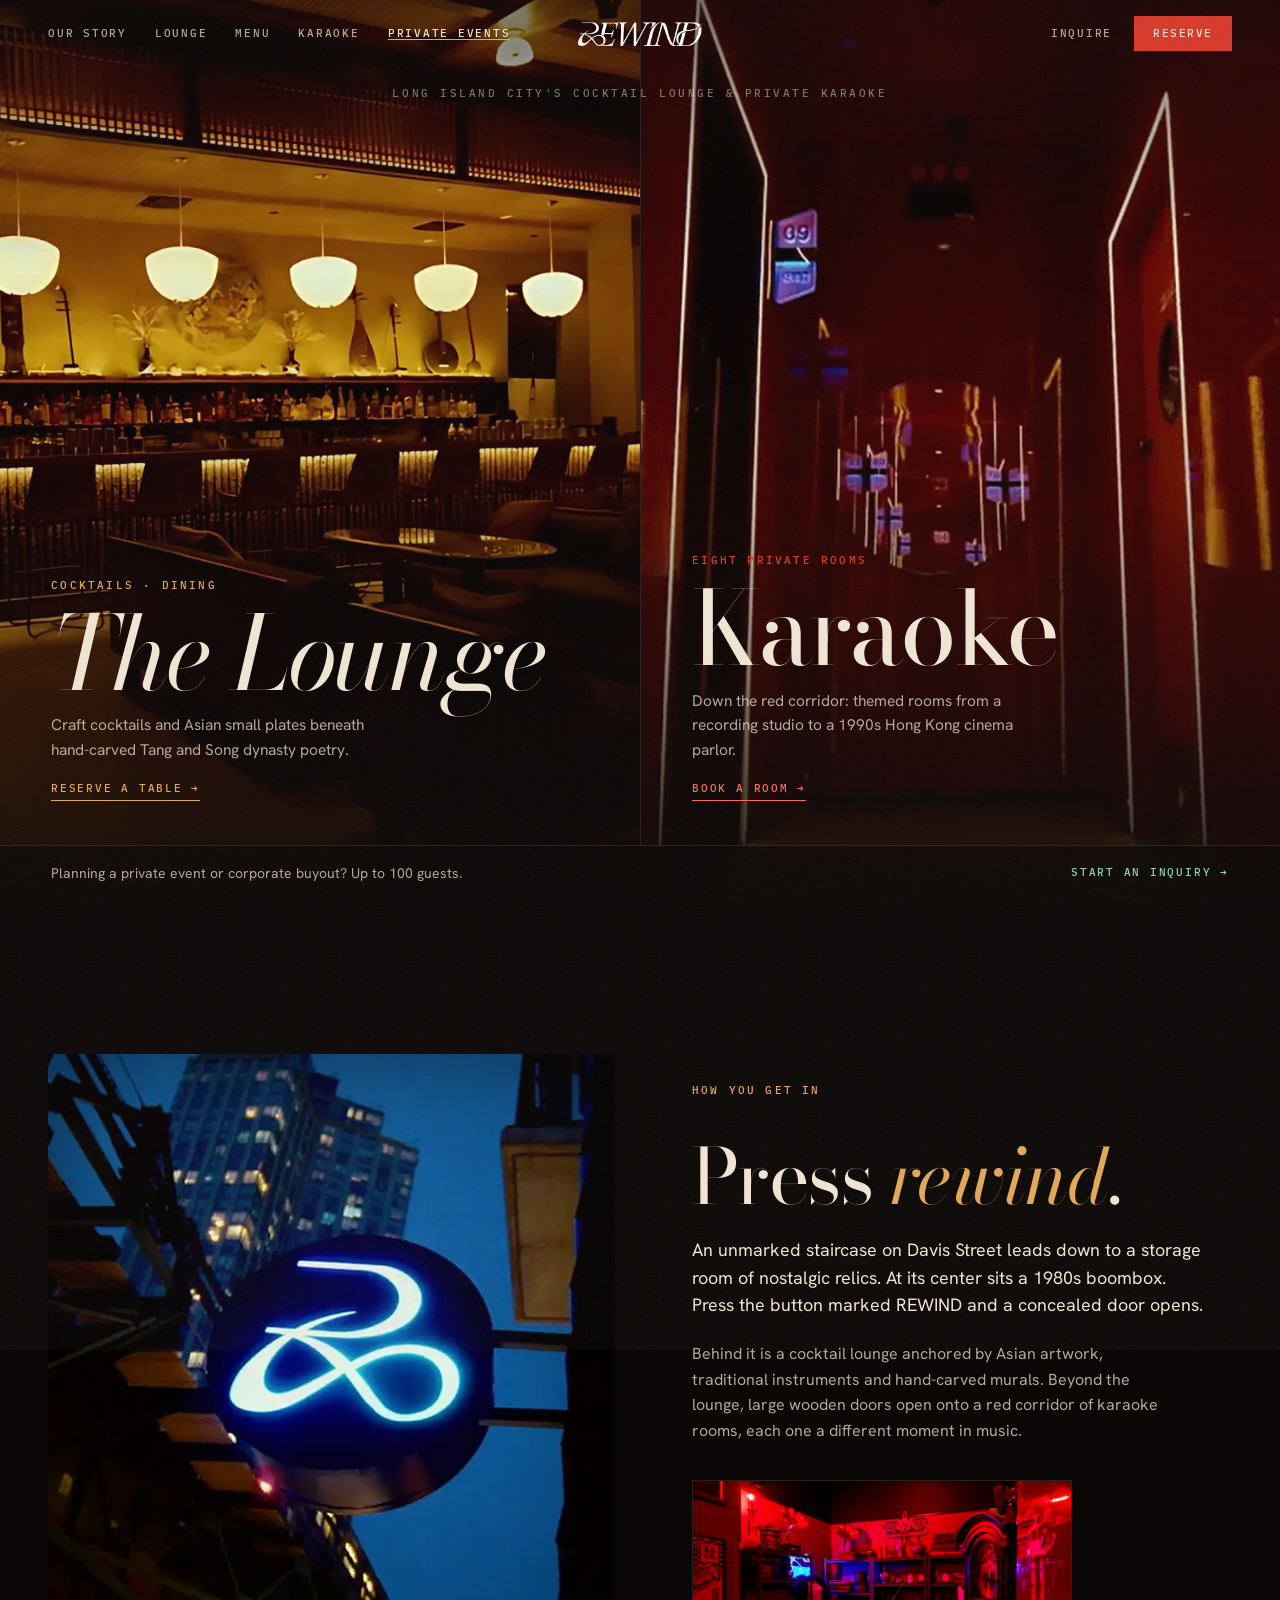
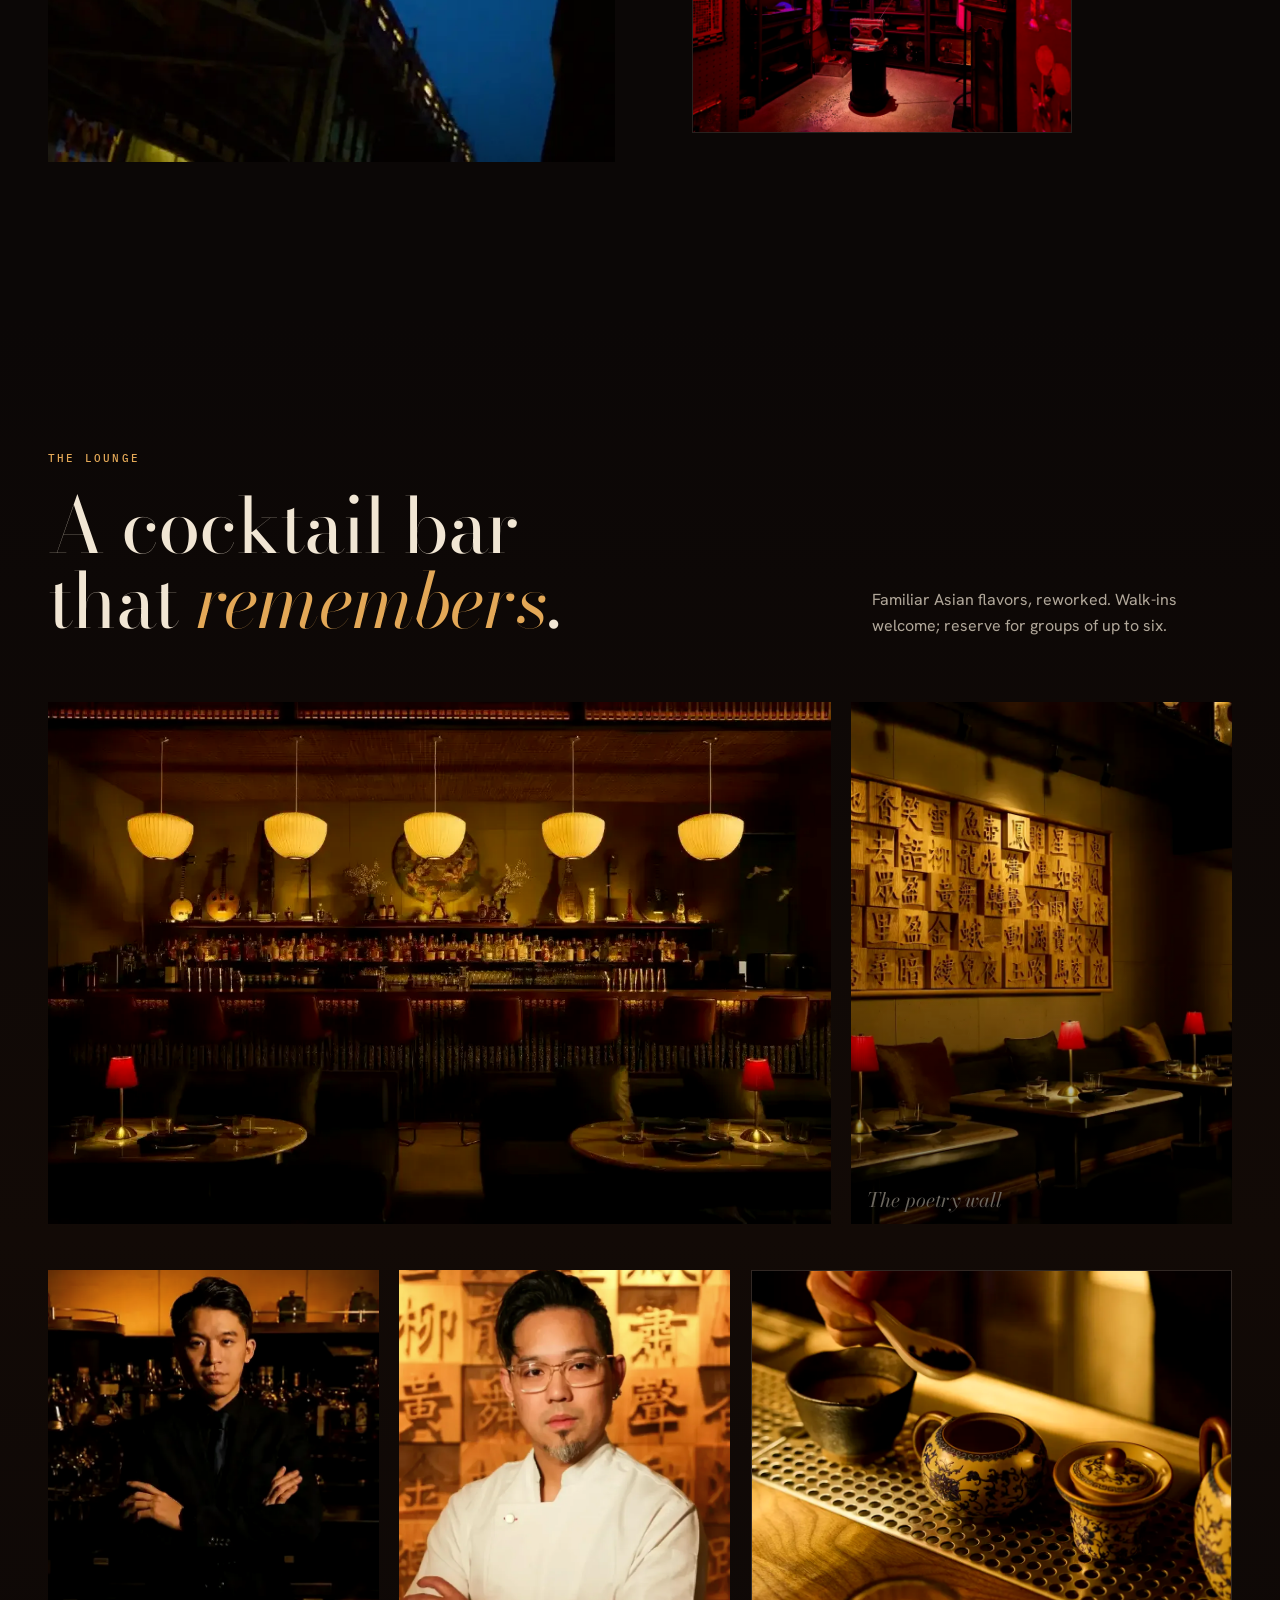
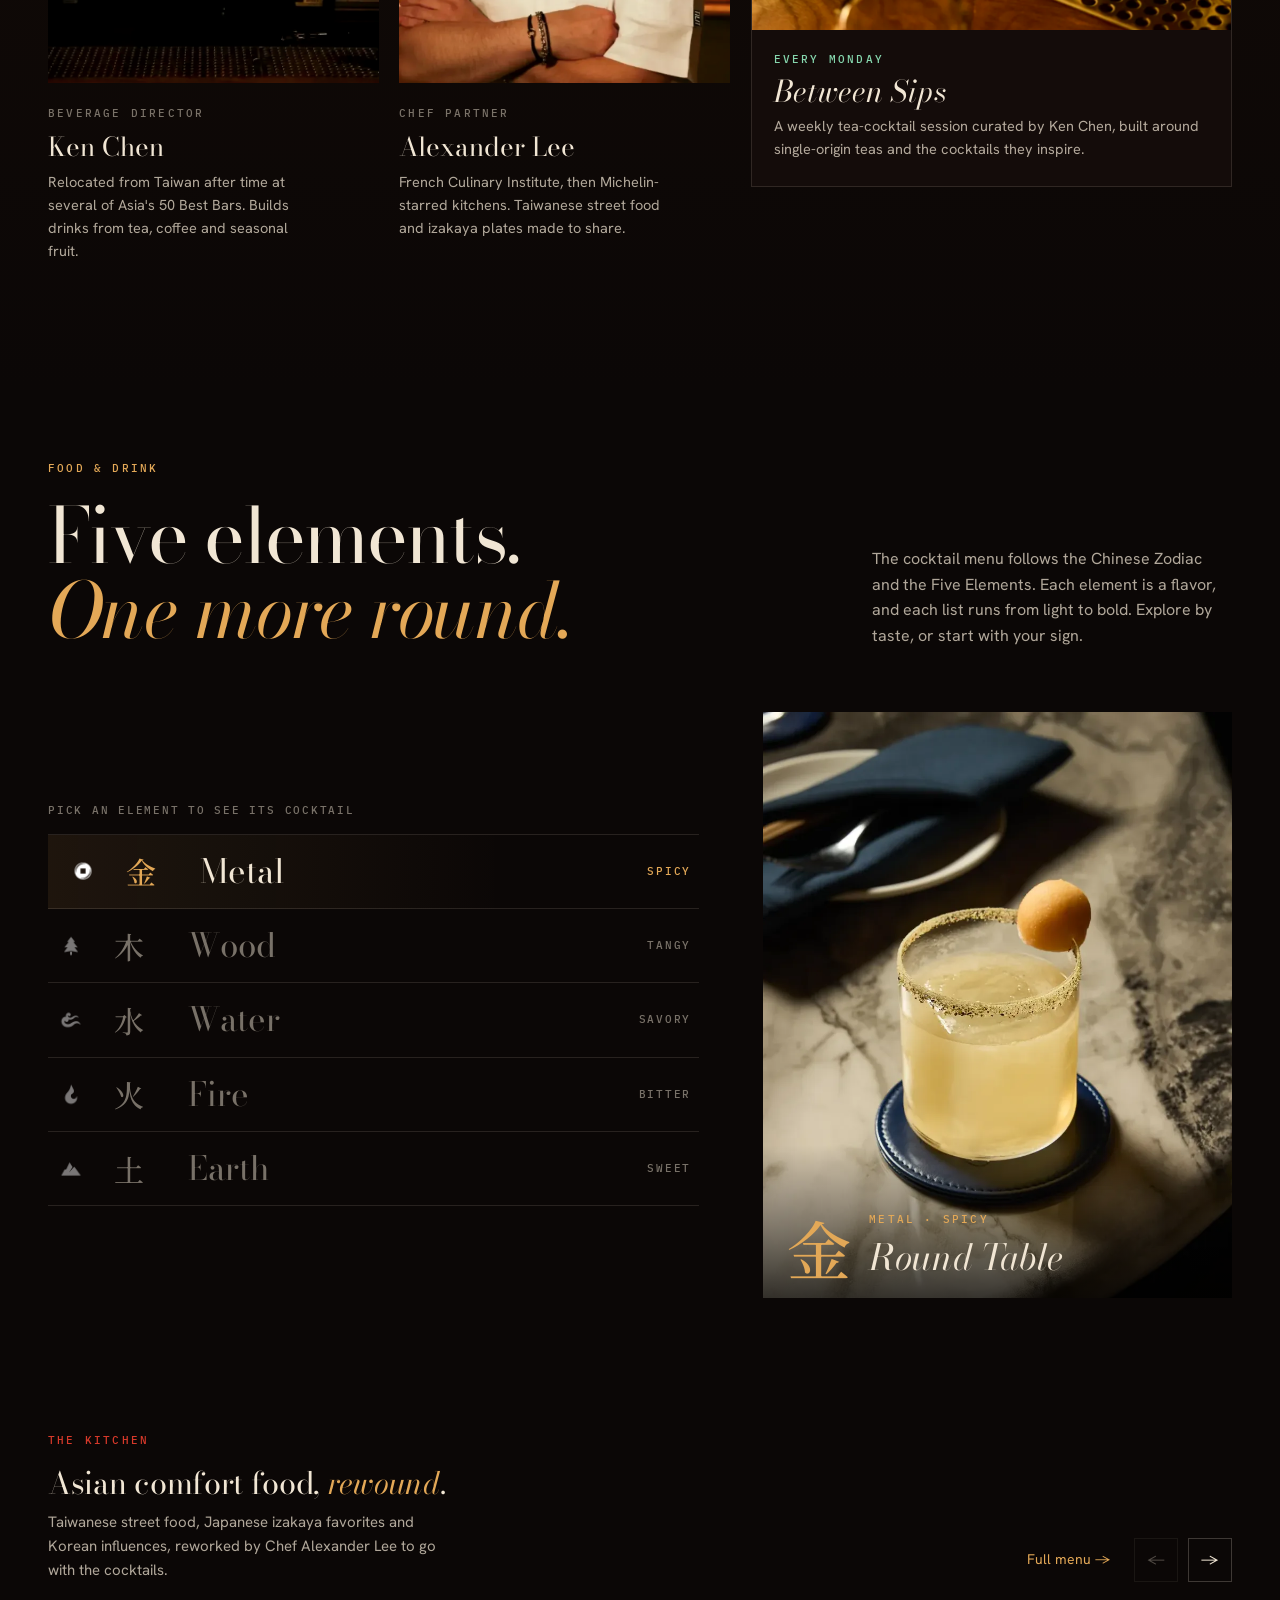
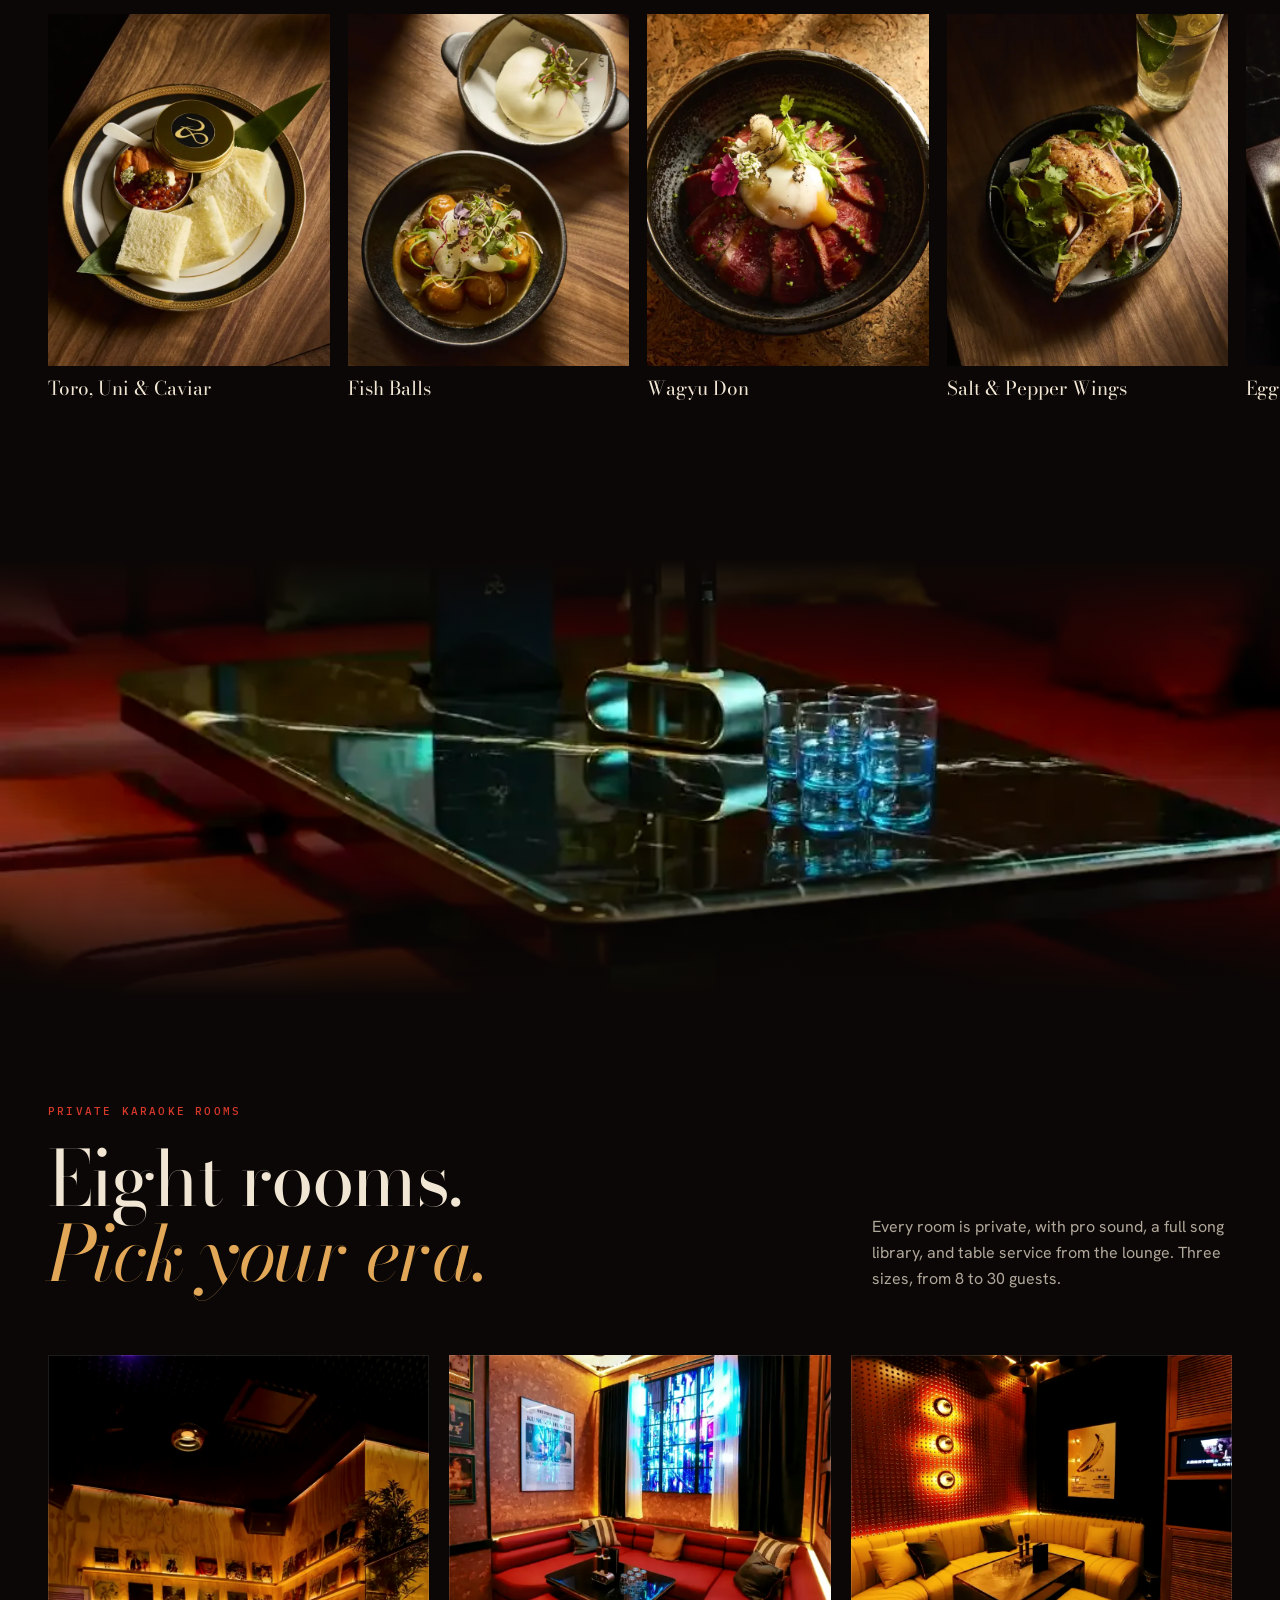
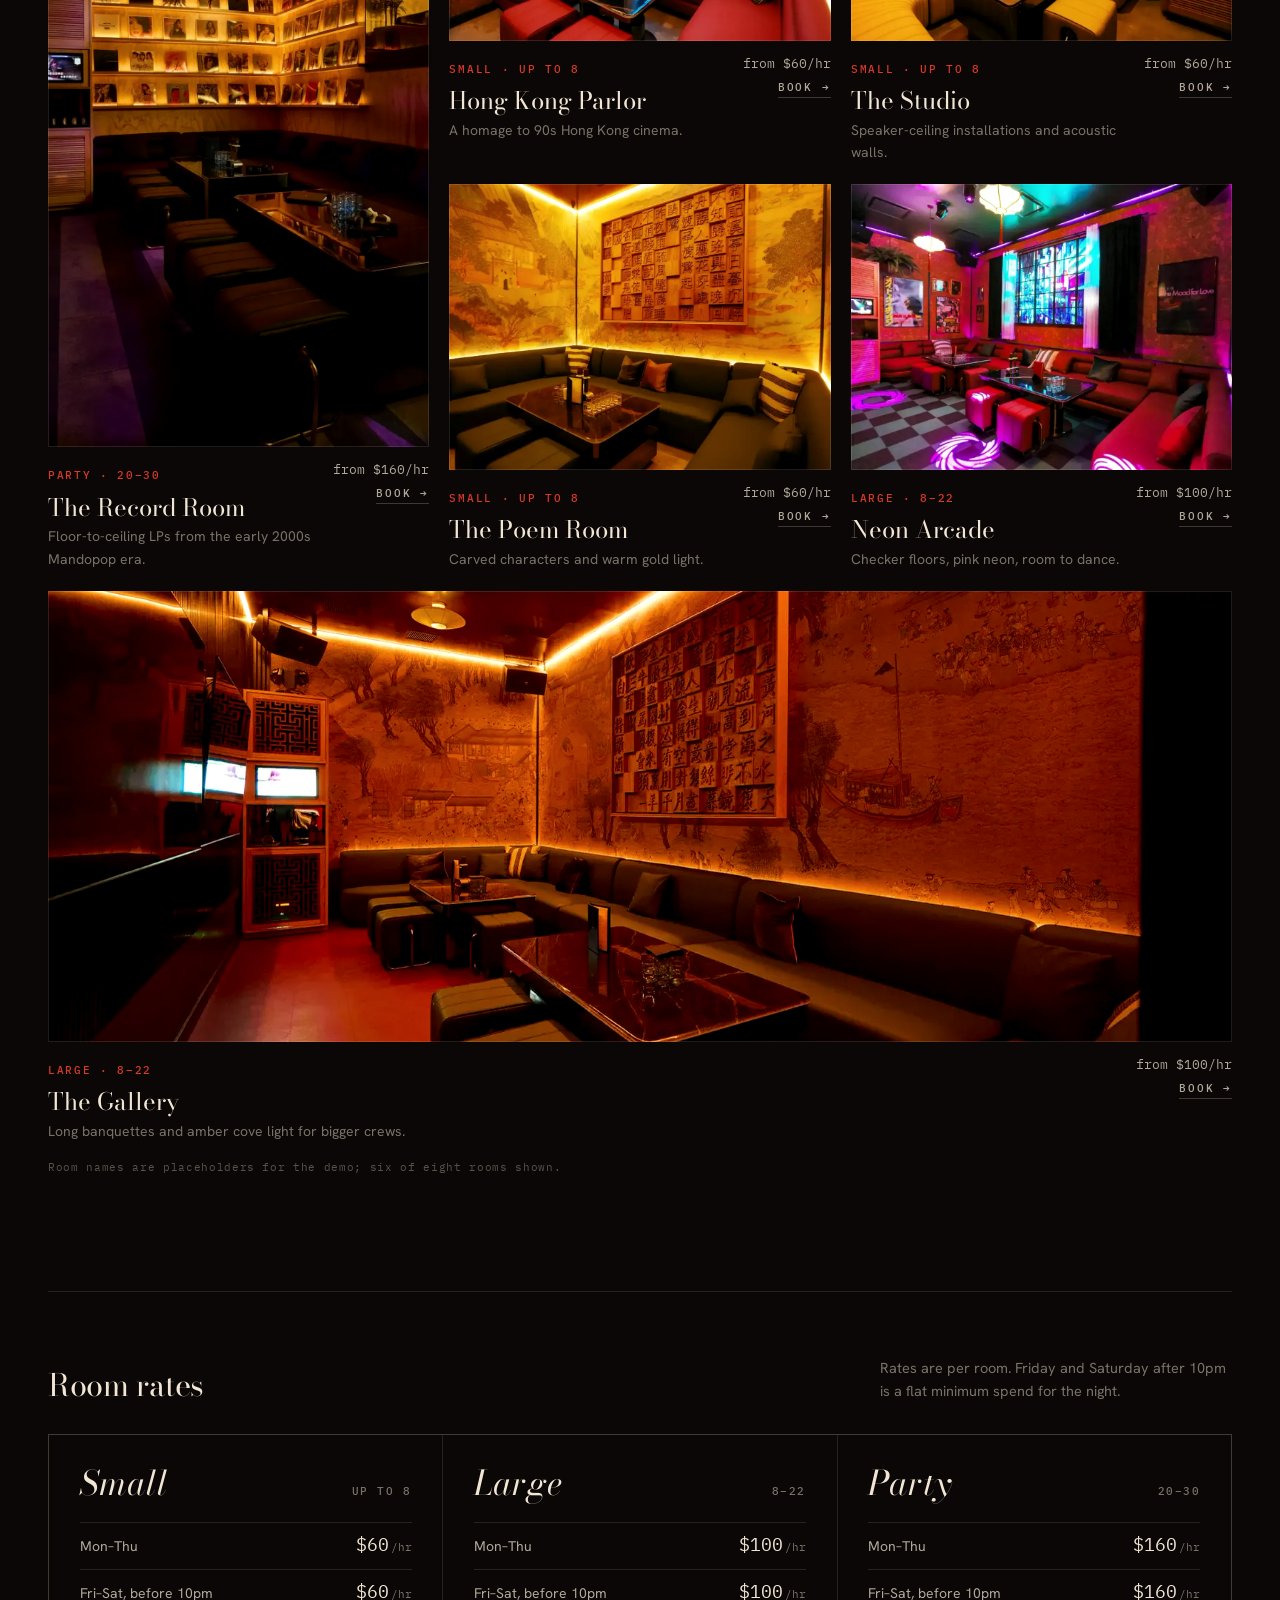
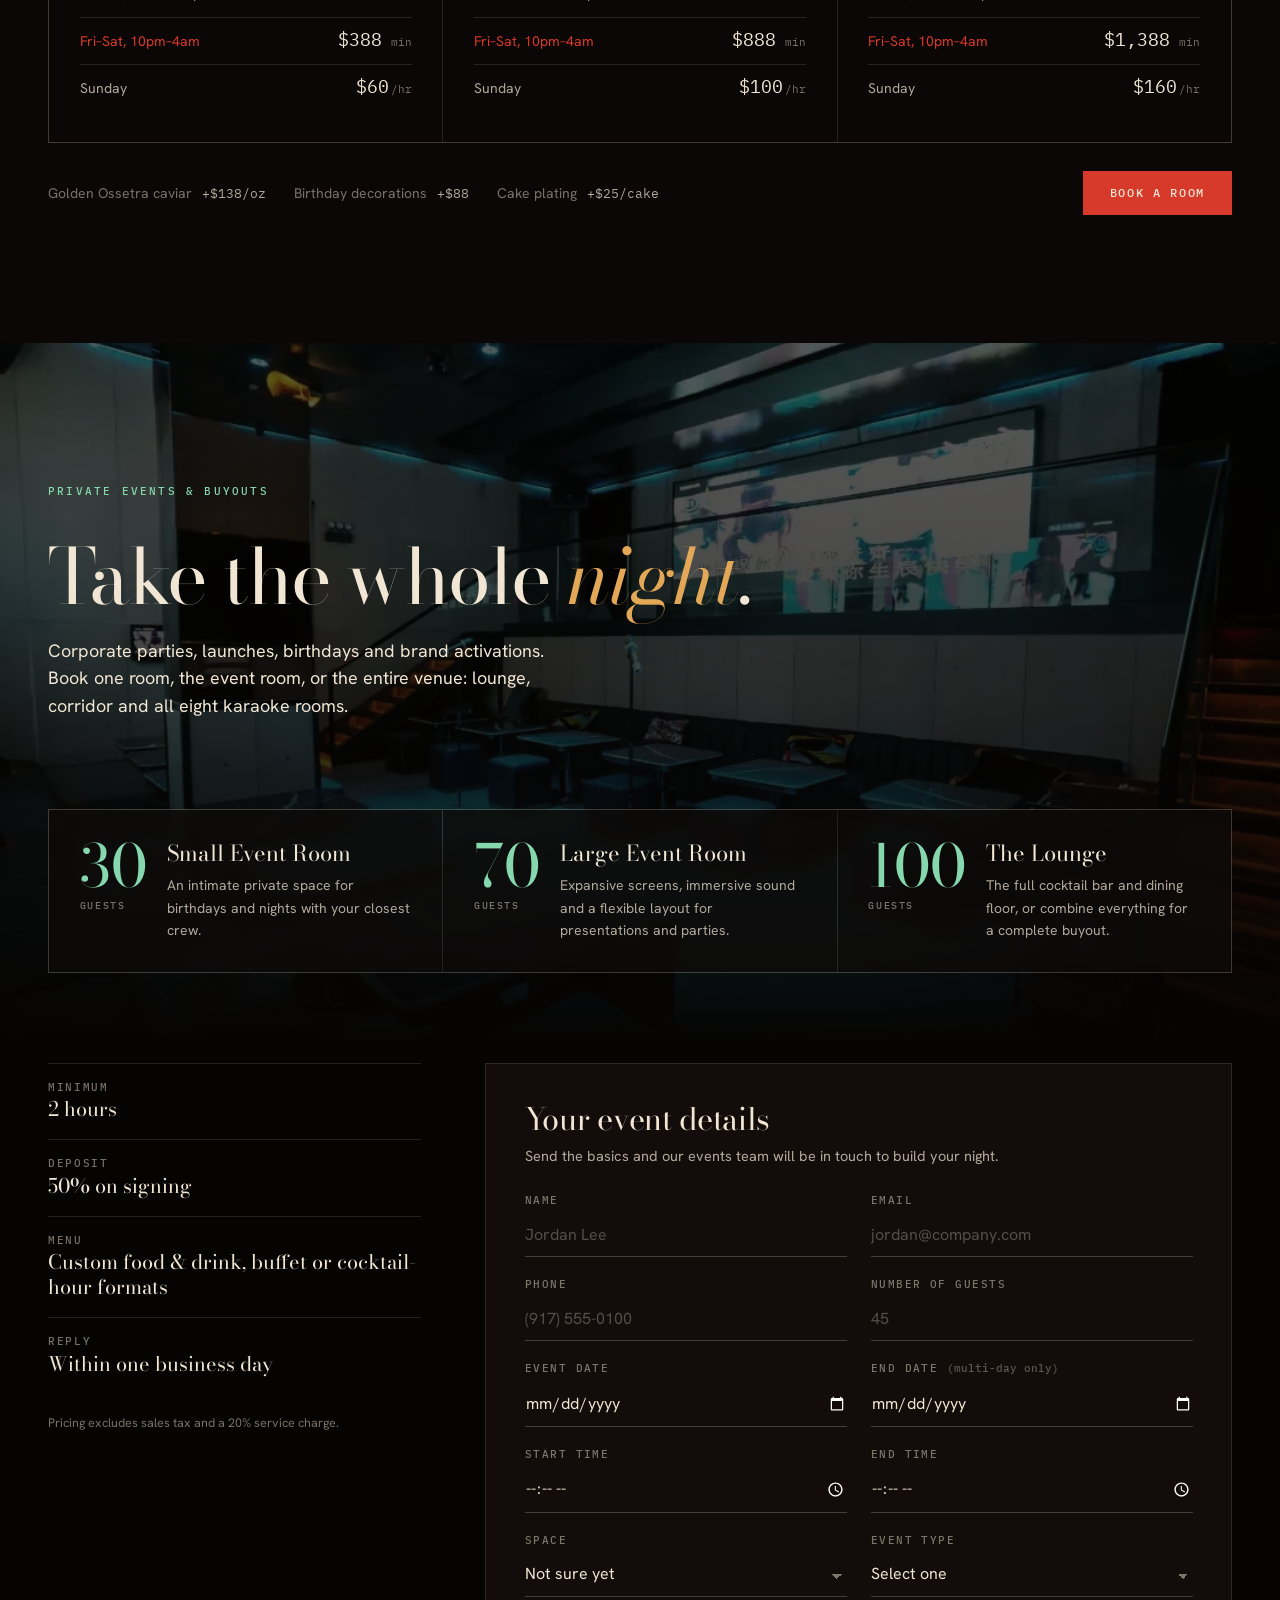
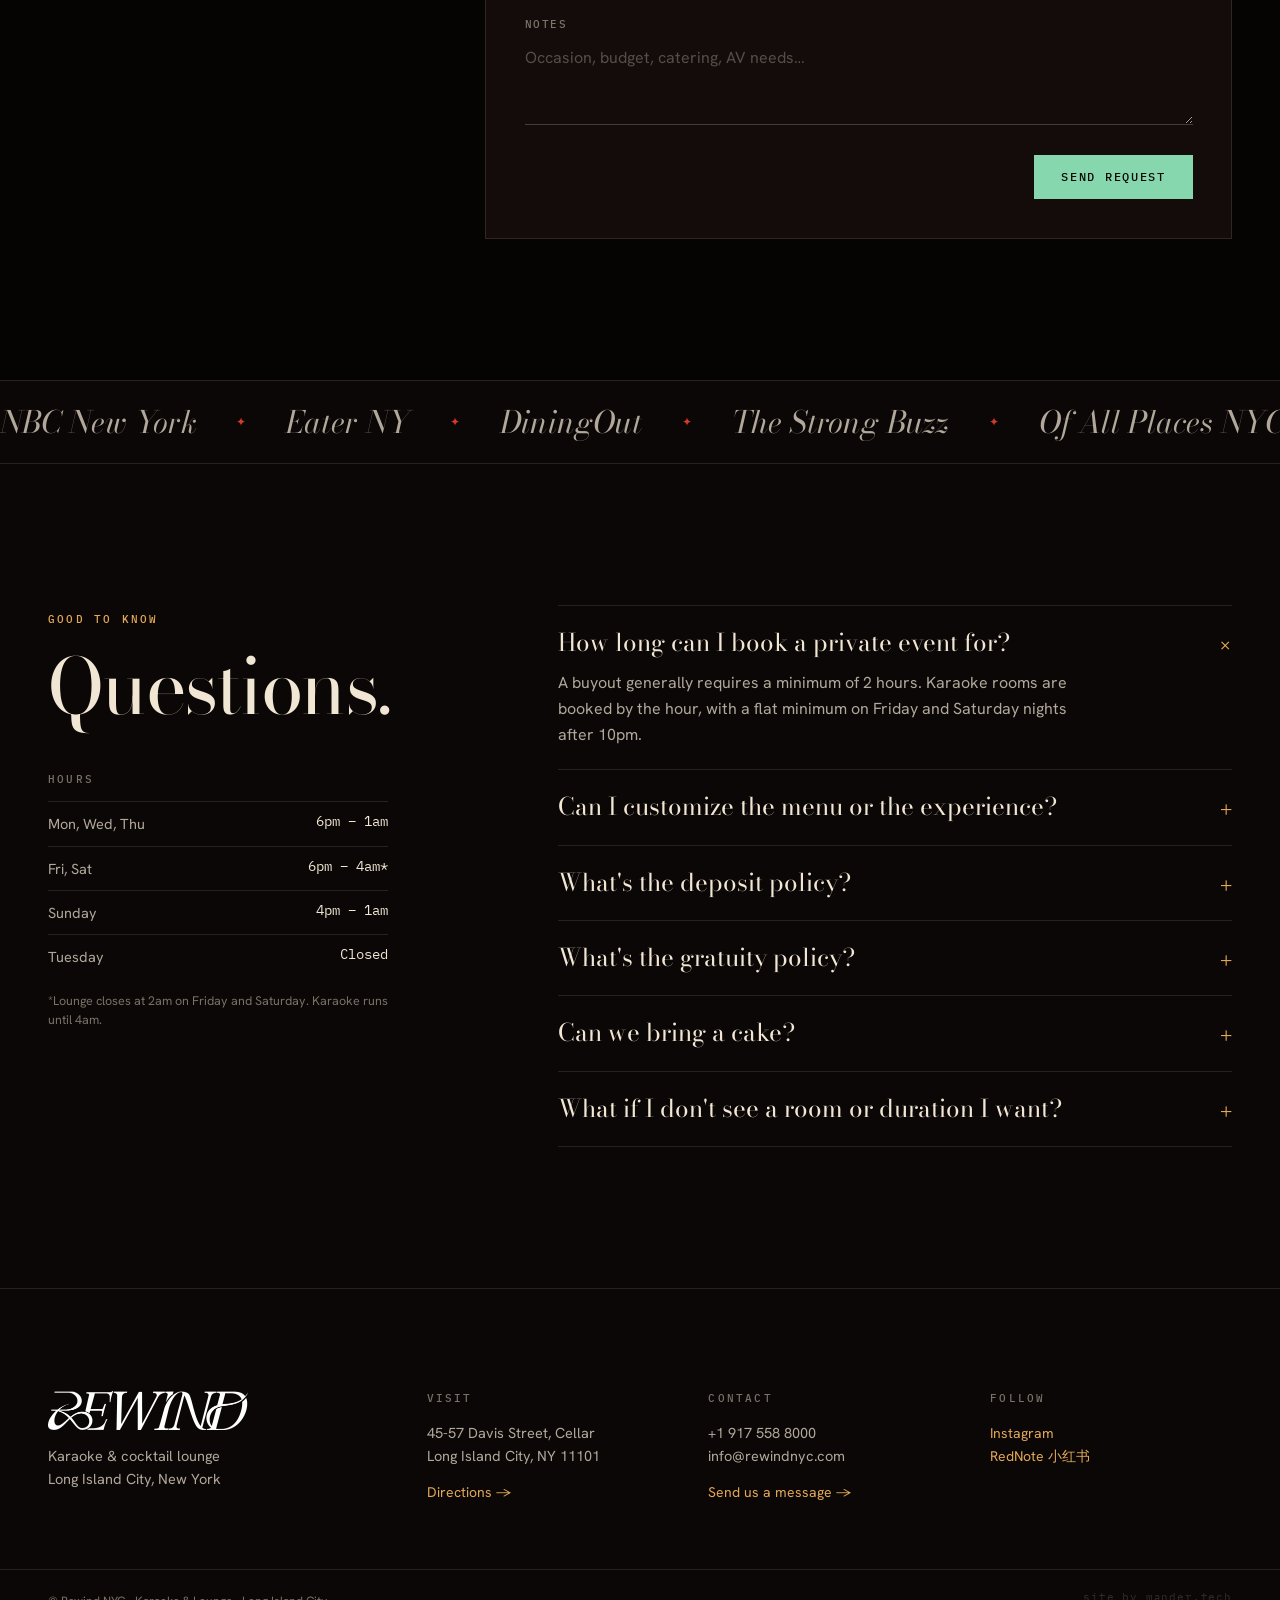
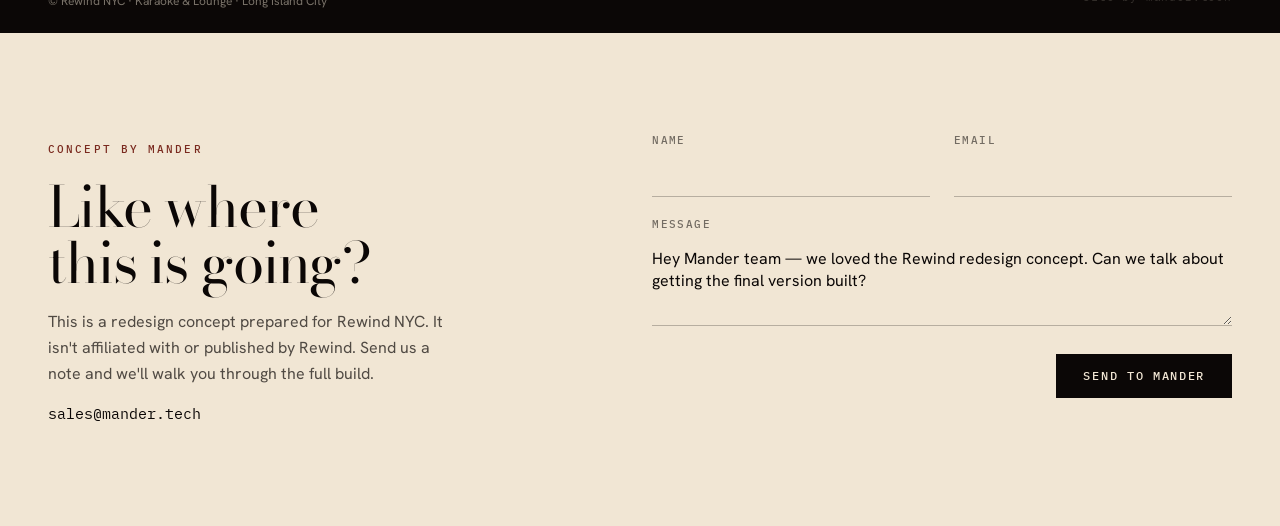
==== commit 73ee1f0e: "Add Food & Drink section, room booking shortcuts and Rewind's real logo - Five Elements cocktail sel" ====
--- a/site/index.html
+++ b/site/index.html
@@ -9,7 +9,8 @@
 <meta name="theme-color" content="#0b0706">
 <link rel="preconnect" href="https://fonts.googleapis.com">
 <link rel="preconnect" href="https://fonts.gstatic.com" crossorigin>
-<link href="https://fonts.googleapis.com/css2?family=Bodoni+Moda:ital,opsz,wght@0,6..96,400;0,6..96,500;1,6..96,400;1,6..96,500&family=Hanken+Grotesk:wght@400;500;600&family=IBM+Plex+Mono:wght@400;500&family=Noto+Serif+TC:wght@500&display=swap" rel="stylesheet">
+<link href="https://fonts.googleapis.com/css2?family=Bodoni+Moda:ital,opsz,wght@0,6..96,400;0,6..96,500;1,6..96,400;1,6..96,500&family=Hanken+Grotesk:wght@400;500;600&family=IBM+Plex+Mono:wght@400;500&display=swap" rel="stylesheet">
+<link href="https://fonts.googleapis.com/css2?family=Noto+Serif+TC:wght@500&text=%E9%87%91%E6%9C%A8%E6%B0%B4%E7%81%AB%E5%9C%9F&display=swap" rel="stylesheet">
 <link rel="preload" as="image" href="assets/img/poster-lounge.webp">
 <link rel="preload" as="image" href="assets/img/poster-ktv.webp">
 <link rel="stylesheet" href="styles.css">
@@ -18,8 +19,11 @@
 
 <div class="loader" aria-hidden="true">
   <div class="loader__mark">
-    <span class="loader__zh">倒帶</span>
-    <span class="loader__word">Rewind</span>
+    <video class="loader__loop" autoplay muted playsinline>
+      <source src="assets/video/logo-loop.mp4" type='video/mp4; codecs="hvc1"'>
+      <source src="assets/video/logo-loop.webm" type="video/webm">
+    </video>
+    <img class="loader__word" src="assets/img/rewind-wordmark.webp" alt="" width="800" height="155">
     <span class="loader__bar"><i></i></span>
   </div>
 </div>
@@ -29,21 +33,21 @@
     <div class="nav__links">
       <a href="#story">Our Story</a>
       <a href="#lounge">Lounge</a>
+      <a href="#menu">Menu</a>
       <a href="#karaoke">Karaoke</a>
       <a href="#events">Private Events</a>
     </div>
     <a class="nav__logo" href="#top" aria-label="Rewind home">
-      <svg viewBox="0 0 64 32" aria-hidden="true"><path d="M8 24c10 0 14-16 24-16s10 16 20 16-8-22-18-8S14 30 8 24z" fill="none" stroke="currentColor" stroke-width="2.2" stroke-linecap="round"/></svg>
-      <span>Rewind</span>
+      <img src="assets/img/rewind-wordmark.webp" alt="Rewind" width="800" height="155">
     </a>
     <div class="nav__cta">
       <a href="#events" class="nav__inquire">Inquire</a>
       <button class="btn btn--red btn--sm" data-open="reserve">Reserve</button>
-      <button class="nav__burger" aria-label="Menu" aria-expanded="false" data-burger><span></span><span></span></button>
+      <button class="nav__burger" aria-label="Open navigation" aria-expanded="false" data-burger><span></span><span></span></button>
     </div>
   </nav>
   <div class="nav__sheet" data-sheet hidden>
-    <a href="#story">Our Story</a><a href="#lounge">Lounge</a><a href="#karaoke">Karaoke</a><a href="#events">Private Events</a><a href="#faq">FAQ</a>
+    <a href="#story">Our Story</a><a href="#lounge">Lounge</a><a href="#menu">Menu</a><a href="#karaoke">Karaoke</a><a href="#events">Private Events</a><a href="#faq">FAQ</a>
   </div>
 </header>
 
@@ -57,7 +61,6 @@
     </video>
     <div class="hero__shade"></div>
     <div class="hero__copy">
-      <span class="hero__zh" aria-hidden="true">酒廊</span>
       <span class="eyebrow eyebrow--amber">Cocktails · Dining</span>
       <h2 class="hero__title">The Lounge</h2>
       <p>Craft cocktails and Asian small plates beneath hand-carved Tang and Song dynasty poetry.</p>
@@ -70,7 +73,6 @@
     </video>
     <div class="hero__shade"></div>
     <div class="hero__copy">
-      <span class="hero__zh" aria-hidden="true">卡拉OK</span>
       <span class="eyebrow eyebrow--red">Eight private rooms</span>
       <h2 class="hero__title">Karaoke</h2>
       <p>Down the red corridor: themed rooms from a recording studio to a 1990s Hong Kong cinema parlor.</p>
@@ -119,8 +121,8 @@
         <img src="assets/img/lounge-bar.webp" alt="Rewind's cocktail lounge bar in Long Island City, lit by paper globe pendants" loading="lazy" width="1600" height="1068">
       </figure>
       <figure class="lounge__drink reveal">
-        <img src="assets/img/cocktail-moonlit.webp" alt="Moonlit Aroma, a signature Rewind cocktail" loading="lazy" width="1200" height="1798">
-        <figcaption>Moonlit Aroma</figcaption>
+        <img src="assets/img/lounge-mural.webp" alt="Marble tables and red lamps beneath the hand-carved poetry mural in Rewind's lounge" loading="lazy" width="880" height="1100">
+        <figcaption>The poetry wall</figcaption>
       </figure>
       <div class="lounge__people reveal">
         <article class="person">
@@ -140,14 +142,84 @@
           </div>
         </article>
       </div>
-      <a class="lounge__sips reveal" href="#faq">
+      <article class="lounge__sips reveal">
         <img src="assets/img/between-sips.webp" alt="Tea being measured for Between Sips, Rewind's weekly tea cocktail series" loading="lazy" width="1067" height="1600">
         <div>
           <span class="eyebrow eyebrow--jade">Every Monday</span>
           <h3>Between Sips</h3>
-          <p>A weekly tea-cocktail session curated by Ken Chen.</p>
-        </div>
-      </a>
+          <p>A weekly tea-cocktail session curated by Ken Chen, built around single-origin teas and the cocktails they inspire.</p>
+        </div>
+      </article>
+    </div>
+  </div>
+</section>
+
+<!-- ============ FOOD & DRINK ============ -->
+<section class="menu" id="menu">
+  <div class="wrap">
+    <div class="sec-head reveal">
+      <div>
+        <span class="eyebrow eyebrow--amber">Food &amp; Drink</span>
+        <h2 class="h-display">Five elements. <em>One more round.</em></h2>
+      </div>
+      <p>The cocktail menu follows the Chinese Zodiac and the Five Elements. Each element is a flavor, and each list runs from light to bold. Explore by taste, or start with your sign.</p>
+    </div>
+
+    <div class="elements reveal">
+      <div class="elements__pick">
+      <span class="elements__hint">Pick an element to see its cocktail</span>
+      <div class="elements__tabs" role="tablist" aria-label="The Five Elements">
+        <button role="tab" id="tab-metal" aria-selected="true" aria-controls="el-stage" data-name="Round Table" data-el="Metal" data-flavor="Spicy" data-cn="金" data-img="assets/img/ck-round-table.webp">
+          <img src="assets/img/el-metal.webp" alt="" width="128" height="128"><span class="el__cn">金</span><span class="el__name">Metal</span><span class="el__flav">Spicy</span>
+        </button>
+        <button role="tab" id="tab-wood" aria-selected="false" tabindex="-1" aria-controls="el-stage" data-name="Past Lives" data-el="Wood" data-flavor="Tangy" data-cn="木" data-img="assets/img/ck-past-lives.webp">
+          <img src="assets/img/el-wood.webp" alt="" width="128" height="128"><span class="el__cn">木</span><span class="el__name">Wood</span><span class="el__flav">Tangy</span>
+        </button>
+        <button role="tab" id="tab-water" aria-selected="false" tabindex="-1" aria-controls="el-stage" data-name="Spring Caress" data-el="Water" data-flavor="Savory" data-cn="水" data-img="assets/img/ck-spring-caress.webp">
+          <img src="assets/img/el-water.webp" alt="" width="128" height="128"><span class="el__cn">水</span><span class="el__name">Water</span><span class="el__flav">Savory</span>
+        </button>
+        <button role="tab" id="tab-fire" aria-selected="false" tabindex="-1" aria-controls="el-stage" data-name="Night Roast" data-el="Fire" data-flavor="Bitter" data-cn="火" data-img="assets/img/ck-night-roast.webp">
+          <img src="assets/img/el-fire.webp" alt="" width="128" height="128"><span class="el__cn">火</span><span class="el__name">Fire</span><span class="el__flav">Bitter</span>
+        </button>
+        <button role="tab" id="tab-earth" aria-selected="false" tabindex="-1" aria-controls="el-stage" data-name="Moonlit Aroma" data-el="Earth" data-flavor="Sweet" data-cn="土" data-img="assets/img/ck-moonlit-aroma.webp">
+          <img src="assets/img/el-earth.webp" alt="" width="128" height="128"><span class="el__cn">土</span><span class="el__name">Earth</span><span class="el__flav">Sweet</span>
+        </button>
+      </div>
+      </div>
+      <figure class="elements__stage" id="el-stage" role="tabpanel" aria-labelledby="tab-metal">
+        <img src="assets/img/ck-round-table.webp" alt="Round Table, a Metal (spicy) cocktail at Rewind" width="880" height="1100" loading="lazy" data-el-img>
+        <figcaption>
+          <span class="el__cn el__cn--big" data-el-cn>金</span>
+          <span><span class="eyebrow eyebrow--amber" data-el-meta>Metal · Spicy</span><b data-el-name>Round Table</b></span>
+        </figcaption>
+      </figure>
+    </div>
+
+    <div class="kitchen">
+      <div class="kitchen__head reveal">
+        <div>
+          <span class="eyebrow eyebrow--red">The Kitchen</span>
+          <h3 class="h-sub">Asian comfort food, <em>rewound</em>.</h3>
+          <p>Taiwanese street food, Japanese izakaya favorites and Korean influences, reworked by Chef Alexander Lee to go with the cocktails.</p>
+        </div>
+        <div class="kitchen__ctrl">
+          <a class="link" href="https://canva.link/6eozygaj6pezjhj" target="_blank" rel="noopener">Full menu →</a>
+          <button class="rail-btn" data-rail="-1" aria-label="Previous dishes">←</button>
+          <button class="rail-btn" data-rail="1" aria-label="More dishes">→</button>
+        </div>
+      </div>
+      <ul class="rail" data-rail-track>
+        <li class="dish"><img src="assets/img/dish-toro-uni-caviar.webp" alt="Toro, uni and caviar at Rewind" loading="lazy" width="720" height="900"><span>Toro, Uni &amp; Caviar</span></li>
+        <li class="dish"><img src="assets/img/dish-fish-balls.webp" alt="Fish balls in broth" loading="lazy" width="720" height="900"><span>Fish Balls</span></li>
+        <li class="dish"><img src="assets/img/dish-wagyu-don.webp" alt="Wagyu don with a soft egg" loading="lazy" width="720" height="900"><span>Wagyu Don</span></li>
+        <li class="dish"><img src="assets/img/dish-wings.webp" alt="Salt and pepper chicken wings" loading="lazy" width="720" height="900"><span>Salt &amp; Pepper Wings</span></li>
+        <li class="dish"><img src="assets/img/dish-egg-sando.webp" alt="Egg sando on a black marble plate" loading="lazy" width="720" height="900"><span>Egg Sando</span></li>
+        <li class="dish"><img src="assets/img/dish-jjajang-bucatini.webp" alt="Jjajang bucatini with scallions" loading="lazy" width="720" height="900"><span>Jjajang Bucatini</span></li>
+        <li class="dish"><img src="assets/img/dish-claypot.webp" alt="Claypot with braised meat, egg and greens" loading="lazy" width="720" height="900"><span>Claypot</span></li>
+        <li class="dish"><img src="assets/img/dish-chawanmushi.webp" alt="Chawanmushi topped with ikura" loading="lazy" width="720" height="900"><span>Chawanmushi</span></li>
+        <li class="dish"><img src="assets/img/dish-scallion-pancake.webp" alt="Hummus with scallion pancake" loading="lazy" width="720" height="900"><span>Hummus &amp; Scallion Pancake</span></li>
+        <li class="dish"><img src="assets/img/dish-rice-balls.webp" alt="Rice balls in a red sauce" loading="lazy" width="720" height="900"><span>Rice Balls</span></li>
+      </ul>
     </div>
   </div>
 </section>
@@ -169,27 +241,27 @@
     <div class="rooms">
       <article class="room reveal">
         <figure><img src="assets/img/room-vinyl.webp" alt="Party karaoke room lined with vintage Mandopop vinyl records" loading="lazy" width="1068" height="1600"></figure>
-        <div class="room__meta"><div><span class="room__size">Party · 20–30</span><h3>The Record Room</h3><p>Floor-to-ceiling LPs from the early 2000s Mandopop era.</p></div><span class="room__rate">from $160/hr</span></div>
+        <div class="room__meta"><div><span class="room__size">Party · 20–30</span><h3>The Record Room</h3><p>Floor-to-ceiling LPs from the early 2000s Mandopop era.</p></div><span class="room__side"><span class="room__rate">from $160/hr</span><button class="room__book" data-book="Party Karaoke Room">Book <i>→</i></button></span></div>
       </article>
       <article class="room reveal">
         <figure><img src="assets/img/room-cinema.webp" alt="Small karaoke room styled after a 1990s Hong Kong cinema parlor with a neon city window" loading="lazy" width="1200" height="801"></figure>
-        <div class="room__meta"><div><span class="room__size">Small · up to 8</span><h3>Hong Kong Parlor</h3><p>A homage to 90s Hong Kong cinema.</p></div><span class="room__rate">from $60/hr</span></div>
+        <div class="room__meta"><div><span class="room__size">Small · up to 8</span><h3>Hong Kong Parlor</h3><p>A homage to 90s Hong Kong cinema.</p></div><span class="room__side"><span class="room__rate">from $60/hr</span><button class="room__book" data-book="Small Karaoke Room">Book <i>→</i></button></span></div>
       </article>
       <article class="room reveal">
         <figure><img src="assets/img/room-studio.webp" alt="Small karaoke room inspired by a recording studio with acoustic panels" loading="lazy" width="1200" height="801"></figure>
-        <div class="room__meta"><div><span class="room__size">Small · up to 8</span><h3>The Studio</h3><p>Speaker-ceiling installations and acoustic walls.</p></div><span class="room__rate">from $60/hr</span></div>
+        <div class="room__meta"><div><span class="room__size">Small · up to 8</span><h3>The Studio</h3><p>Speaker-ceiling installations and acoustic walls.</p></div><span class="room__side"><span class="room__rate">from $60/hr</span><button class="room__book" data-book="Small Karaoke Room">Book <i>→</i></button></span></div>
       </article>
       <article class="room reveal">
         <figure><img src="assets/img/room-mural.webp" alt="Small karaoke room with a carved wooden Chinese character mural" loading="lazy" width="1200" height="801"></figure>
-        <div class="room__meta"><div><span class="room__size">Small · up to 8</span><h3>The Poem Room</h3><p>Carved characters and warm gold light.</p></div><span class="room__rate">from $60/hr</span></div>
+        <div class="room__meta"><div><span class="room__size">Small · up to 8</span><h3>The Poem Room</h3><p>Carved characters and warm gold light.</p></div><span class="room__side"><span class="room__rate">from $60/hr</span><button class="room__book" data-book="Small Karaoke Room">Book <i>→</i></button></span></div>
       </article>
       <article class="room reveal">
         <figure><img src="assets/img/room-arcade.webp" alt="Large karaoke room with a checkerboard floor and neon lighting for up to 22 guests" loading="lazy" width="1200" height="801"></figure>
-        <div class="room__meta"><div><span class="room__size">Large · 8–22</span><h3>Neon Arcade</h3><p>Checker floors, pink neon, room to dance.</p></div><span class="room__rate">from $100/hr</span></div>
+        <div class="room__meta"><div><span class="room__size">Large · 8–22</span><h3>Neon Arcade</h3><p>Checker floors, pink neon, room to dance.</p></div><span class="room__side"><span class="room__rate">from $100/hr</span><button class="room__book" data-book="Large Karaoke Room">Book <i>→</i></button></span></div>
       </article>
       <article class="room room--wide reveal">
         <figure><img src="assets/img/room-gallery.webp" alt="Large karaoke room with long banquettes and amber cove lighting" loading="lazy" width="1600" height="1067"></figure>
-        <div class="room__meta"><div><span class="room__size">Large · 8–22</span><h3>The Gallery</h3><p>Long banquettes and amber cove light for bigger crews.</p></div><span class="room__rate">from $100/hr</span></div>
+        <div class="room__meta"><div><span class="room__size">Large · 8–22</span><h3>The Gallery</h3><p>Long banquettes and amber cove light for bigger crews.</p></div><span class="room__side"><span class="room__rate">from $100/hr</span><button class="room__book" data-book="Large Karaoke Room">Book <i>→</i></button></span></div>
       </article>
     </div>
     <p class="rooms__note">Room names are placeholders for the demo; six of eight rooms shown.</p>
@@ -320,7 +392,7 @@
           <button class="btn btn--jade" type="submit"><span>Send request</span></button>
         </div>
         <div class="form__done" hidden>
-          <span class="form__done-zh" aria-hidden="true">收到</span>
+          <svg class="form__done-mark" viewBox="0 0 48 48" aria-hidden="true"><circle cx="24" cy="24" r="22" fill="none" stroke="currentColor" stroke-width="1.2"/><path d="M15 24.5l6 6 12-13" fill="none" stroke="currentColor" stroke-width="1.6"/></svg>
           <h3 class="h-sub">Request received.</h3>
           <p>Thanks — the Rewind events team will reply within one business day. (Demo: nothing was actually sent.)</p>
           <button type="button" class="btn btn--ghost btn--sm" data-reset>Send another</button>
@@ -372,8 +444,7 @@
 <footer class="foot">
   <div class="wrap foot__grid">
     <div class="foot__brand">
-      <span class="foot__zh" aria-hidden="true">倒帶</span>
-      <span class="foot__word">Rewind</span>
+      <img class="foot__word" src="assets/img/rewind-wordmark.webp" alt="Rewind" width="800" height="155" loading="lazy">
       <p>Karaoke &amp; cocktail lounge<br>Long Island City, New York</p>
     </div>
     <div>
@@ -494,6 +565,11 @@
   </div>
 </div>
 
+<div class="dock" data-dock aria-hidden="true">
+  <button class="btn btn--red" data-open="reserve" tabindex="-1">Reserve</button>
+  <a class="btn btn--ghost" href="#events" tabindex="-1">Private event</a>
+</div>
+
 <script src="main.js" defer></script>
 </body>
 </html>
--- a/site/styles.css
+++ b/site/styles.css
@@ -54,7 +54,7 @@
 .link:hover{border-color:currentColor}
 
 /* buttons */
-.btn{display:inline-flex;align-items:center;justify-content:center;gap:10px;padding:15px 26px;border:1px solid transparent;border-radius:0;cursor:pointer;
+.btn{background:none;display:inline-flex;align-items:center;justify-content:center;gap:10px;padding:15px 26px;border:1px solid transparent;border-radius:0;cursor:pointer;
   font:500 12px/1 var(--f-mono);letter-spacing:.14em;text-transform:uppercase;transition:background .3s var(--ease),color .3s var(--ease),border-color .3s,transform .3s var(--ease);white-space:nowrap}
 .btn:active{transform:translateY(1px)}
 .btn--sm{padding:11px 18px;font-size:11px}
@@ -73,9 +73,9 @@
 /* ============ LOADER ============ */
 .loader{position:fixed;inset:0;z-index:100;display:grid;place-items:center;background:var(--ink);transition:opacity .8s var(--ease) .1s,visibility 0s linear .9s}
 body:not(.is-loading) .loader{opacity:0;visibility:hidden}
-.loader__mark{display:grid;justify-items:center;gap:10px}
-.loader__zh{font:500 44px/1 var(--f-zh);color:var(--red);letter-spacing:.1em}
-.loader__word{font:italic 400 22px/1 var(--f-display);letter-spacing:.3em;text-transform:uppercase;color:var(--paper-2)}
+.loader__mark{display:grid;justify-items:center;gap:6px}
+.loader__loop{width:132px;height:132px;object-fit:contain}
+.loader__word{width:150px;opacity:.85}
 .loader__bar{width:120px;height:1px;background:var(--line);margin-top:14px;overflow:hidden}
 .loader__bar i{display:block;height:100%;width:100%;background:var(--amber);transform-origin:left;transform:scaleX(var(--p,0));transition:transform .4s var(--ease)}
 
@@ -86,9 +86,9 @@
 .nav__links{display:flex;gap:28px;font:500 11px/1 var(--f-mono);letter-spacing:.16em;text-transform:uppercase}
 .nav__links a{color:var(--paper-2);transition:color .2s}
 .nav__links a:hover{color:var(--paper)}
-.nav__logo{display:flex;align-items:center;gap:10px}
-.nav__logo svg{width:34px;height:18px;color:var(--paper)}
-.nav__logo span{font:italic 400 22px/1 var(--f-display);letter-spacing:.06em}
+.nav__logo{display:flex;align-items:center}
+.nav__logo img{height:24px;width:auto}
+.nav__links a.is-active{color:var(--paper);box-shadow:0 1px 0 var(--amber)}
 .nav__cta{display:flex;justify-content:flex-end;align-items:center;gap:22px}
 .nav__inquire{font:500 11px/1 var(--f-mono);letter-spacing:.16em;text-transform:uppercase;color:var(--paper-2)}
 .nav__inquire:hover{color:var(--jade)}
@@ -115,7 +115,6 @@
 .hero__panel[data-side="karaoke"] .hero__shade{background:linear-gradient(180deg,rgba(11,7,6,.55) 0%,rgba(11,7,6,0) 30%,rgba(40,6,4,.2) 55%,rgba(11,7,6,.94) 100%)}
 .hero__panel + .hero__panel{border-left:1px solid rgba(241,230,212,.14)}
 .hero__copy{position:absolute;left:0;right:0;bottom:0;z-index:2;padding:0 clamp(20px,4vw,56px) clamp(96px,11vh,130px);display:grid;gap:14px;justify-items:start}
-.hero__zh{position:absolute;top:clamp(90px,14vh,140px);right:clamp(16px,3vw,40px);font:500 clamp(18px,1.6vw,22px)/1.1 var(--f-zh);writing-mode:vertical-rl;letter-spacing:.3em;color:var(--paper-3);transition:color .6s}
 .hero__title{font:400 clamp(56px,8vw,128px)/.9 var(--f-display);letter-spacing:-.03em}
 .hero__panel[data-side="lounge"] .hero__title{font-style:italic}
 .hero__copy p{max-width:36ch;color:var(--paper-2);font-size:15.5px;opacity:.85;transition:opacity .6s}
@@ -136,8 +135,6 @@
   .hero:hover .hero__panel:not(:hover) .hero__copy p{opacity:0}
   .hero__panel:hover video{transform:scale(1)}
   .hero__panel:hover .hero__go i{transform:translateX(6px)}
-  .hero__panel[data-side="karaoke"]:hover .hero__zh{color:var(--red)}
-  .hero__panel[data-side="lounge"]:hover .hero__zh{color:var(--amber)}
 }
 @media (max-width:900px){
   .hero{flex-direction:column;height:auto;max-height:none;min-height:0}
@@ -145,7 +142,6 @@
   .hero__panel + .hero__panel{border-left:0;border-top:1px solid var(--line)}
   .hero__copy{padding-bottom:32px}
   .hero__panel[data-side="karaoke"] .hero__copy{padding-bottom:32px}
-  .hero__zh{top:auto;bottom:40px}
   .hero__h1{position:absolute;width:1px;height:1px;overflow:hidden;clip-path:inset(50%);white-space:nowrap}
   .hero__events{position:relative;flex-direction:column;align-items:flex-start;gap:8px;padding:20px var(--gut)}
 }
@@ -232,7 +228,13 @@
 .room__size{font:500 10.5px/1 var(--f-mono);letter-spacing:.16em;text-transform:uppercase;color:var(--red)}
 .room h3{font:400 24px/1.1 var(--f-display);margin:8px 0 4px}
 .room p{color:var(--paper-3);font-size:14px}
-.room__rate{font:400 13px/1 var(--f-mono);color:var(--paper-2);white-space:nowrap;padding-top:2px;font-variant-numeric:tabular-nums}
+.room__side{display:grid;justify-items:end;gap:12px;padding-top:2px}
+.room__rate{font:400 13px/1 var(--f-mono);color:var(--paper-2);white-space:nowrap;font-variant-numeric:tabular-nums}
+.room__book{background:none;border:0;border-bottom:1px solid var(--line-2);padding:0 0 4px;cursor:pointer;font:500 11px/1 var(--f-mono);letter-spacing:.16em;text-transform:uppercase;color:var(--paper-2);transition:color .25s,border-color .25s}
+.room__book i{font-style:normal;display:inline-block;transition:transform .35s var(--ease)}
+.room:hover .room__book,.room__book:focus-visible{color:var(--red);border-color:var(--red)}
+.room:hover .room__book i{transform:translateX(4px)}
+.room figure{cursor:pointer}
 .rooms > .room:first-child{display:grid;grid-template-rows:1fr auto}
 .rooms__note{margin-top:18px;font:400 11px/1.4 var(--f-mono);letter-spacing:.06em;color:var(--paper-3);opacity:.7}
 @media (max-width:900px){
@@ -241,7 +243,7 @@
   .rooms > .room:first-child figure{min-height:0;aspect-ratio:4/3}
   .room--wide{grid-column:1/-1}
 }
-@media (max-width:560px){.rooms{grid-template-columns:1fr}.room__meta{flex-direction:column;gap:6px}}
+@media (max-width:560px){.rooms{grid-template-columns:1fr}.room__side{justify-items:end}}
 
 /* rates */
 .rates{margin-top:clamp(72px,9vw,130px);border-top:1px solid var(--line);padding-top:clamp(40px,5vw,64px)}
@@ -309,7 +311,7 @@
 .form__status.is-ok{color:var(--jade)}
 .form__done{position:absolute;inset:0;background:var(--ink-2);display:grid;place-content:center;justify-items:center;text-align:center;gap:14px;padding:32px;animation:fadeIn .6s var(--ease)}
 .form__done p{color:var(--paper-2);max-width:40ch;font-size:14.5px}
-.form__done-zh{font:500 40px/1 var(--f-zh);color:var(--jade)}
+.form__done-mark{width:52px;height:52px;color:var(--jade)}
 @keyframes fadeIn{from{opacity:0}to{opacity:1}}
 @media (max-width:560px){.form__grid{grid-template-columns:1fr}}
 
@@ -341,9 +343,8 @@
 .foot__grid{display:grid;grid-template-columns:1.4fr repeat(3,1fr);gap:40px}
 .foot__grid > div{display:grid;gap:14px;align-content:start}
 .foot__grid p{color:var(--paper-2);font-size:14.5px}
-.foot__brand{grid-template-columns:auto 1fr;column-gap:16px!important}
-.foot__zh{grid-row:span 2;font:500 26px/1.1 var(--f-zh);color:var(--red);writing-mode:vertical-rl;letter-spacing:.2em}
-.foot__word{font:italic 400 44px/1 var(--f-display)}
+.foot__grid .link{justify-self:start;text-align:left}
+.foot__word{width:200px;height:auto}
 .foot__bar{display:flex;justify-content:space-between;gap:16px;flex-wrap:wrap;margin-top:64px;padding-block:22px calc(22px + env(safe-area-inset-bottom,0px));border-top:1px solid var(--line);font-size:12px;color:var(--paper-3)}
 .credit{font:400 10.5px/1 var(--f-mono);letter-spacing:.08em;opacity:.35;transition:opacity .3s,color .3s}
 .credit:hover{opacity:1;color:var(--amber)}
@@ -400,6 +401,67 @@
 .summary span{color:var(--paper-3)}
 body.is-locked{overflow:hidden}
 
+/* ============ FOOD & DRINK ============ */
+.menu{padding-block:clamp(40px,5vw,80px) clamp(90px,11vw,160px);background:var(--ink)}
+.elements{display:grid;grid-template-columns:minmax(0,1fr) minmax(0,.72fr);gap:clamp(28px,5vw,88px);align-items:center}
+.elements__pick{display:grid;gap:18px}
+.elements__hint{font:500 11px/1 var(--f-mono);letter-spacing:.16em;text-transform:uppercase;color:var(--paper-3)}
+.elements__tabs{display:grid;border-top:1px solid var(--line)}
+.elements__tabs button{display:grid;grid-template-columns:40px 56px 1fr auto;align-items:center;gap:18px;padding:20px 8px;background:none;border:0;border-bottom:1px solid var(--line);cursor:pointer;text-align:left;color:var(--paper-3);transition:color .35s var(--ease),background .35s var(--ease),padding .45s var(--ease)}
+.elements__tabs button img{width:30px;height:30px;opacity:.45;transition:opacity .35s}
+.el__cn{font:500 30px/1 var(--f-zh);color:inherit}
+.el__name{font:400 clamp(26px,2.6vw,36px)/1 var(--f-display)}
+.el__flav{font:500 11px/1 var(--f-mono);letter-spacing:.16em;text-transform:uppercase}
+.elements__tabs button:hover{color:var(--paper-2)}
+.elements__tabs button[aria-selected="true"]{color:var(--paper);background:linear-gradient(90deg,rgba(227,168,87,.09),transparent 70%);padding-left:20px}
+.elements__tabs button[aria-selected="true"] img{opacity:1}
+.elements__tabs button[aria-selected="true"] .el__cn,.elements__tabs button[aria-selected="true"] .el__flav{color:var(--amber)}
+.elements__stage{position:relative;margin:0;aspect-ratio:4/5;max-height:620px;overflow:hidden;background:var(--ink-2)}
+.elements__stage img{width:100%;height:100%;object-fit:cover;transition:opacity .35s var(--ease),transform 1.2s var(--ease)}
+.elements__stage.is-swapping img{opacity:0;transform:scale(1.03)}
+.elements__stage figcaption{position:absolute;left:0;right:0;bottom:0;display:flex;align-items:flex-end;gap:18px;padding:60px 24px 22px;background:linear-gradient(transparent,rgba(0,0,0,.75))}
+.elements__stage figcaption b{display:block;font:italic 400 clamp(28px,2.8vw,40px)/1.05 var(--f-display);margin-top:8px}
+.el__cn--big{font-size:clamp(52px,5vw,72px);color:var(--amber);line-height:.9}
+.elements__stage.is-swapping figcaption > *{opacity:0}
+.elements__stage figcaption > *{transition:opacity .35s var(--ease)}
+@media (max-width:900px){
+  .elements{grid-template-columns:1fr}
+  .elements__tabs{grid-template-columns:repeat(5,minmax(0,1fr));border:1px solid var(--line)}
+  .elements__tabs button{grid-template-columns:1fr;justify-items:center;gap:6px;padding:14px 4px;border-bottom:0;border-right:1px solid var(--line);text-align:center}
+  .elements__tabs button:last-child{border-right:0}
+  .elements__tabs button[aria-selected="true"]{padding-left:4px;background:rgba(227,168,87,.1)}
+  .elements__tabs .el__name{font-size:15px}
+  .elements__tabs .el__cn{font-size:22px}
+  .elements__tabs button img,.elements__tabs .el__flav{display:none}
+  .elements__stage{max-height:none}
+}
+.kitchen{margin-top:clamp(80px,10vw,140px)}
+.kitchen__head{display:flex;justify-content:space-between;align-items:flex-end;gap:24px;flex-wrap:wrap;margin-bottom:28px}
+.kitchen__head .h-sub{margin:14px 0 10px}
+.kitchen__head .h-sub em{font-style:italic;color:var(--amber)}
+.kitchen__head p{color:var(--paper-2);max-width:52ch;font-size:15px}
+.kitchen__ctrl{display:flex;align-items:center;gap:10px}
+.kitchen__ctrl .link{margin-right:14px}
+.rail-btn{width:44px;height:44px;border:1px solid var(--line-2);background:none;cursor:pointer;font-size:16px;transition:border-color .25s,background .25s,opacity .25s}
+.rail-btn:hover{border-color:var(--paper)}
+.rail-btn:disabled{opacity:.3;cursor:default}
+.rail{list-style:none;margin:0 calc(var(--gut) * -1);padding:4px var(--gut) 18px;display:grid;grid-auto-flow:column;grid-auto-columns:clamp(220px,22vw,300px);gap:clamp(12px,1.4vw,20px);overflow-x:auto;scroll-snap-type:x mandatory;scroll-padding-inline:var(--gut);scrollbar-width:thin;scrollbar-color:var(--line-2) transparent;overscroll-behavior-x:contain}
+.dish{scroll-snap-align:start;display:grid;gap:12px}
+.dish img{width:100%;aspect-ratio:4/5;height:auto;object-fit:cover;transition:transform 1s var(--ease),filter .5s}
+.dish{overflow:hidden}
+.dish:hover img{transform:scale(1.03)}
+.dish span{font:400 19px/1.2 var(--f-display)}
+@media (max-width:560px){.rail{grid-auto-columns:72%}.kitchen__ctrl .rail-btn{display:none}}
+
+/* ============ MOBILE DOCK ============ */
+.dock{display:none}
+@media (max-width:900px){
+  .dock{position:fixed;left:0;right:0;bottom:0;z-index:60;display:grid;grid-template-columns:1fr 1fr;gap:8px;padding:10px 12px calc(10px + env(safe-area-inset-bottom,0px));background:rgba(11,7,6,.9);backdrop-filter:blur(10px);-webkit-backdrop-filter:blur(10px);border-top:1px solid var(--line);transform:translateY(110%);transition:transform .5s var(--ease)}
+  .dock.is-on{transform:none}
+  .dock .btn{padding:14px 10px}
+  body.is-locked .dock{transform:translateY(110%)}
+}
+
 @media (prefers-reduced-motion:reduce){
   *,*::before,*::after{animation-duration:.01ms!important;animation-iteration-count:1!important;transition-duration:.01ms!important;scroll-behavior:auto!important}
   .press__track{animation:none;flex-wrap:wrap;width:auto}
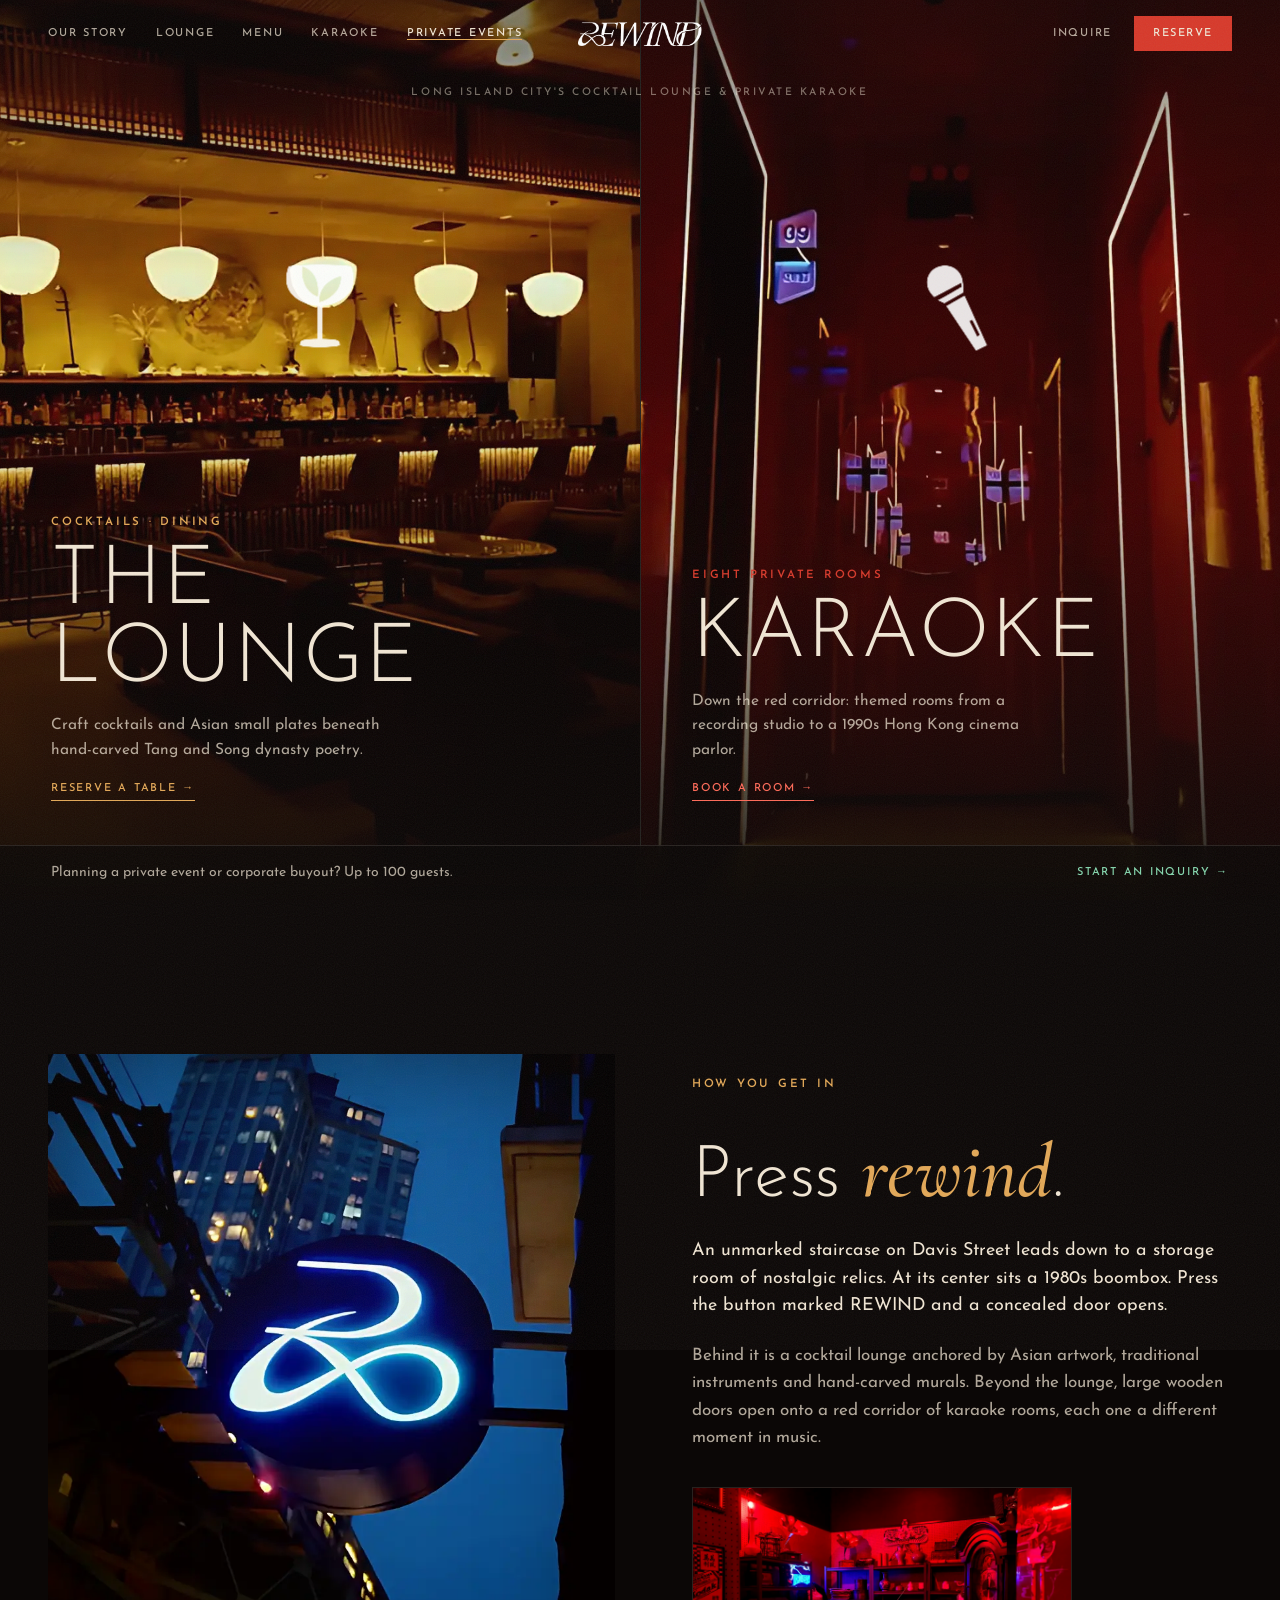
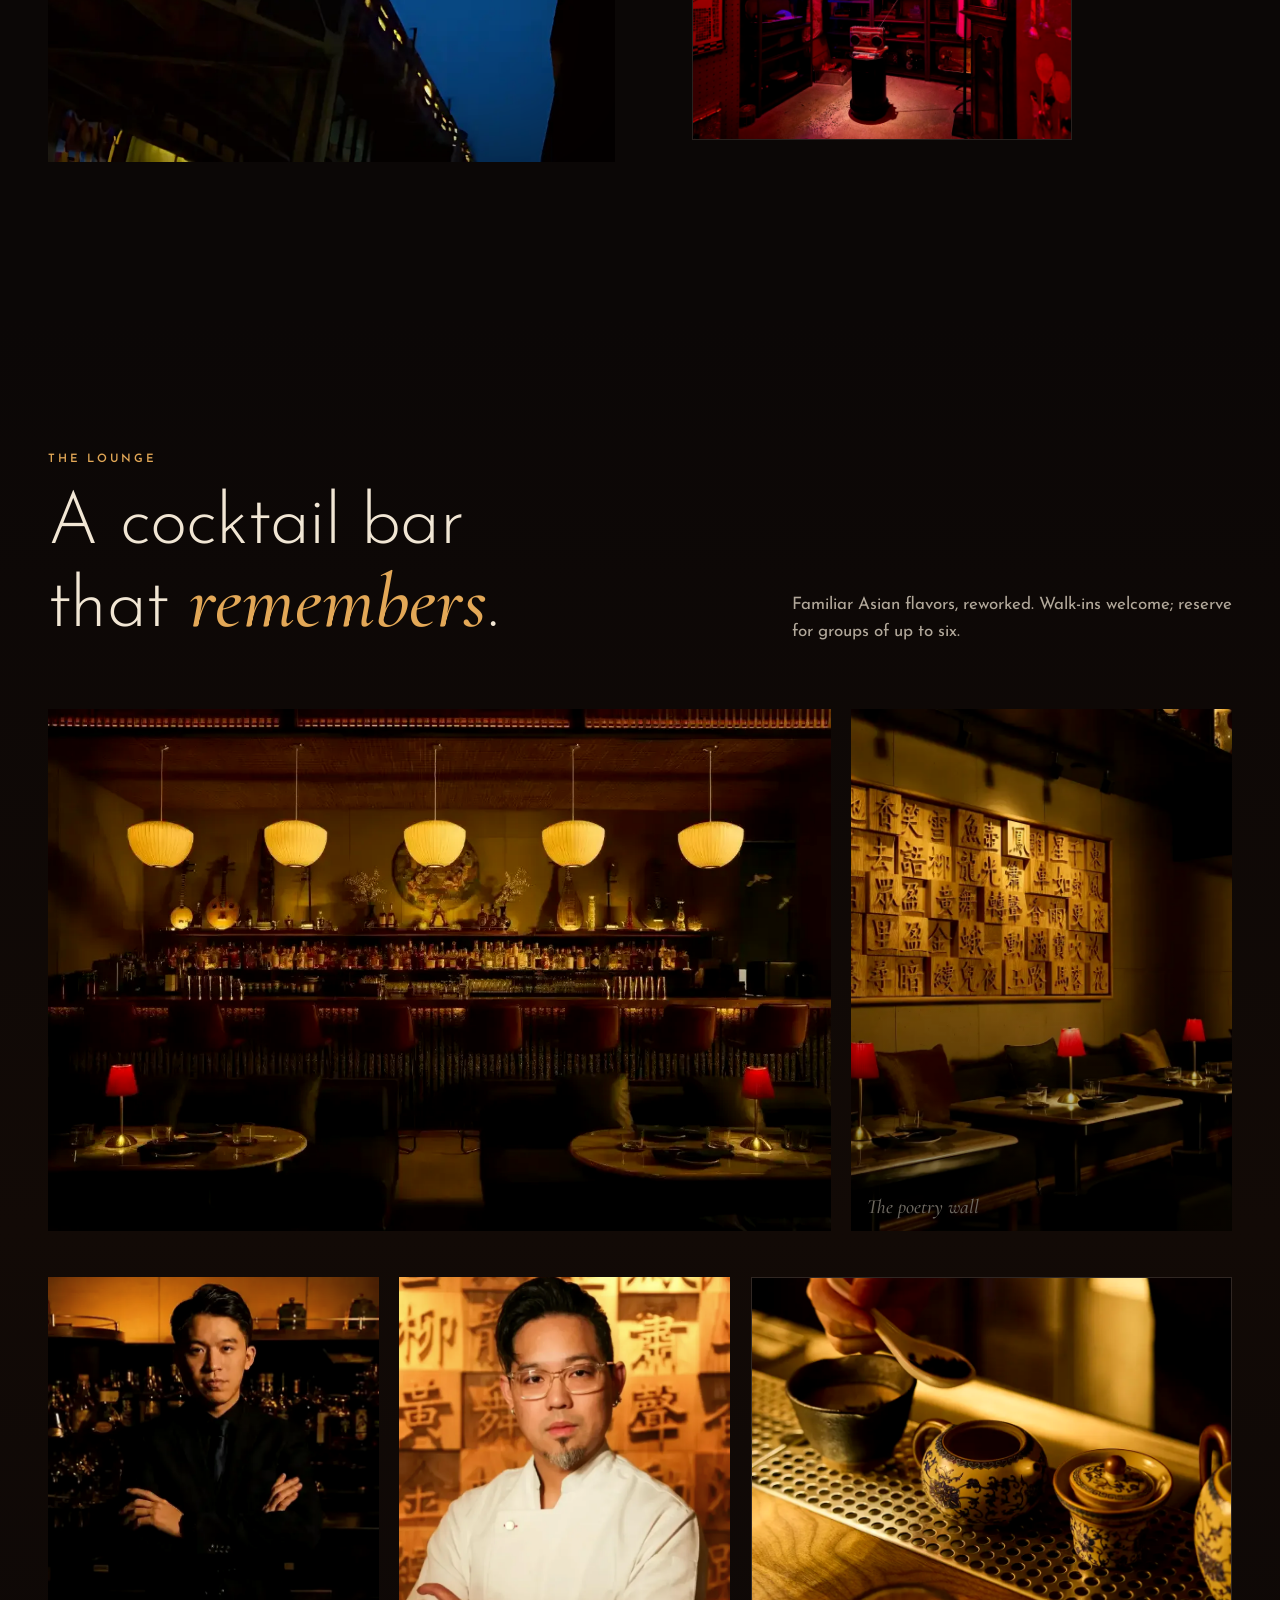
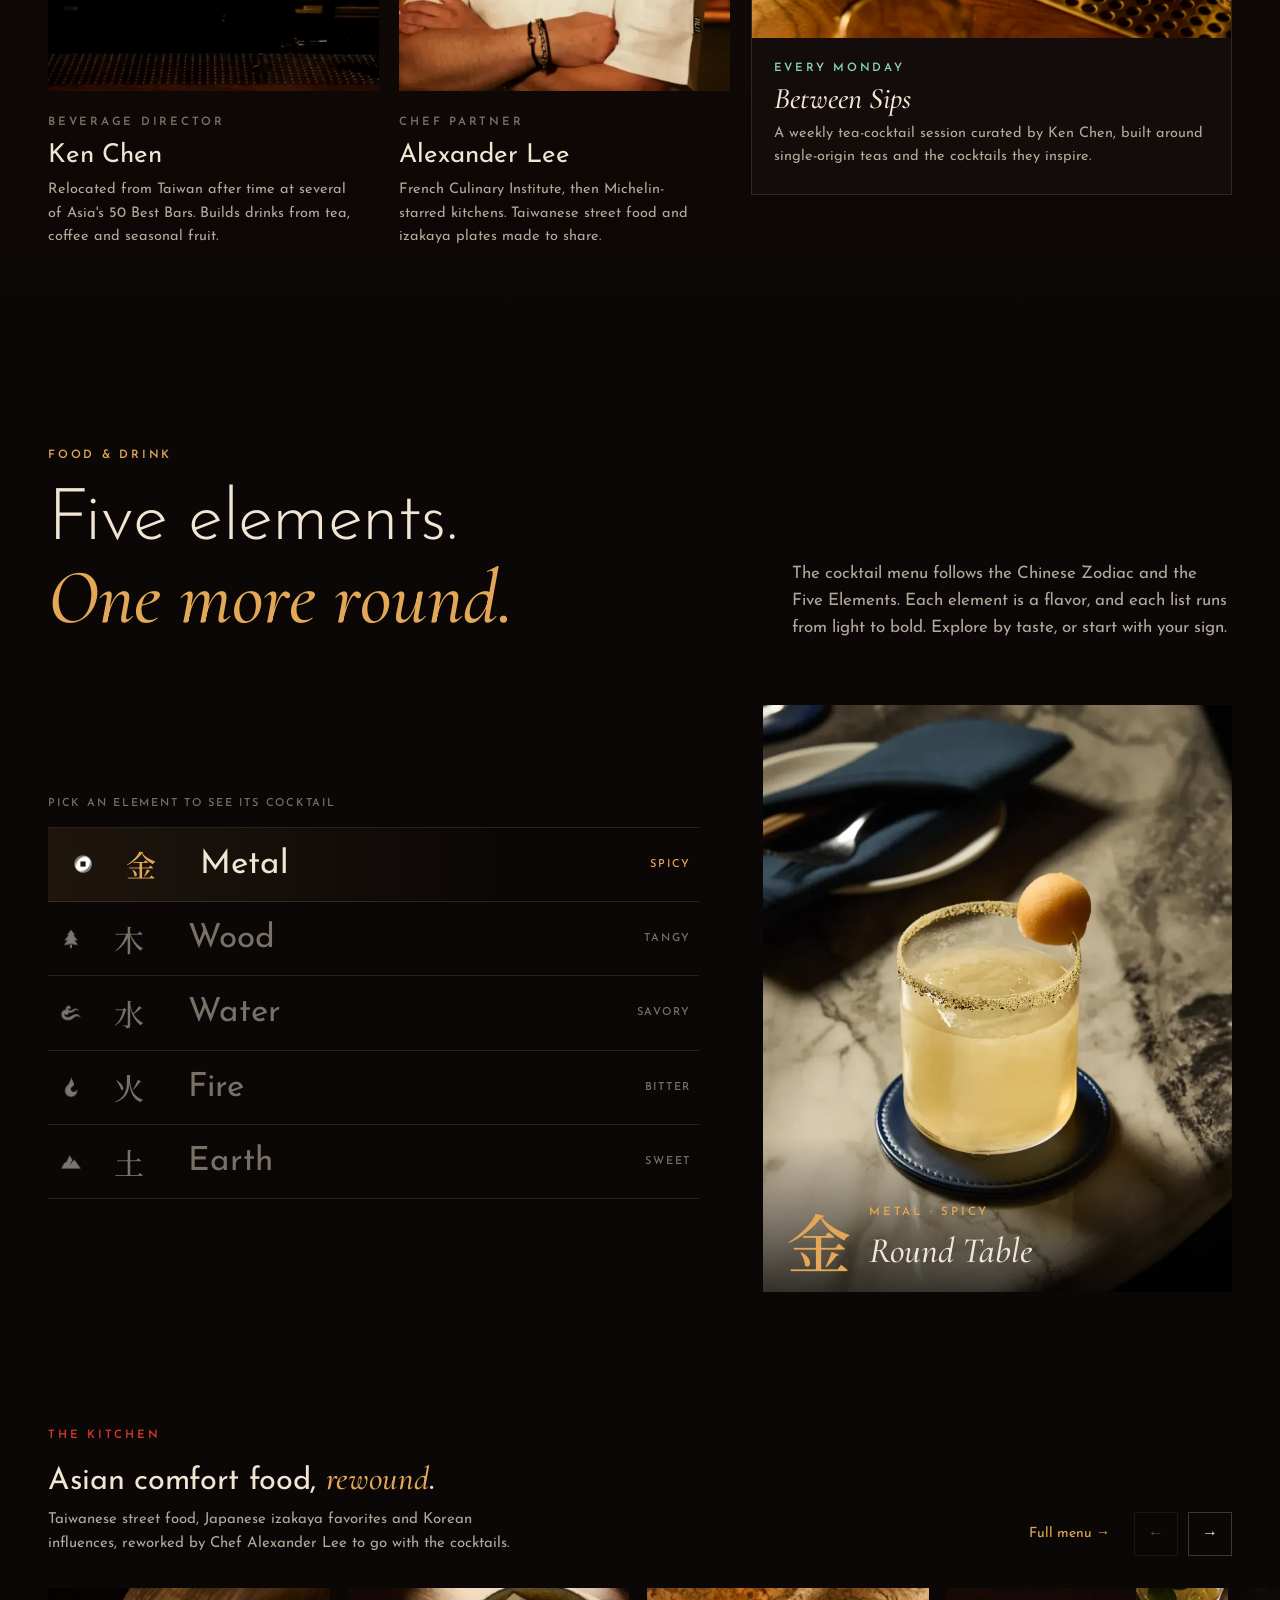
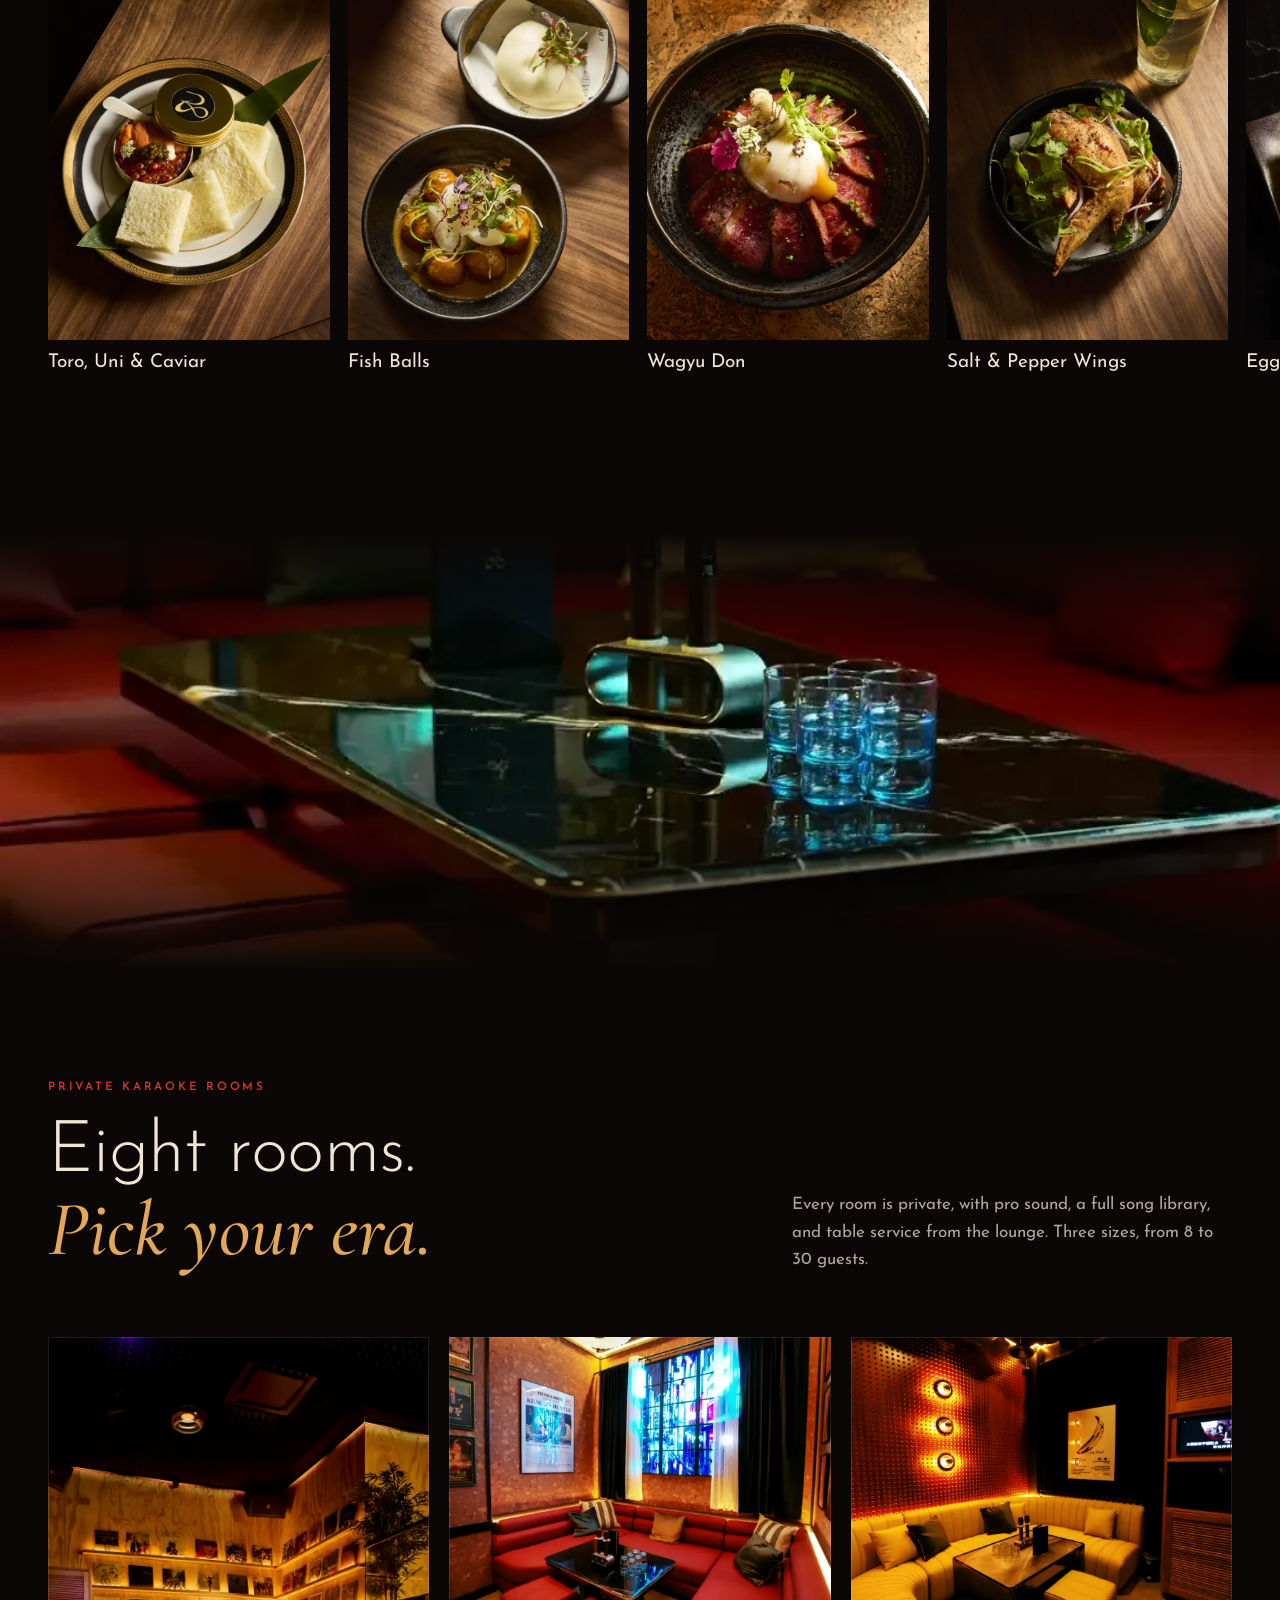
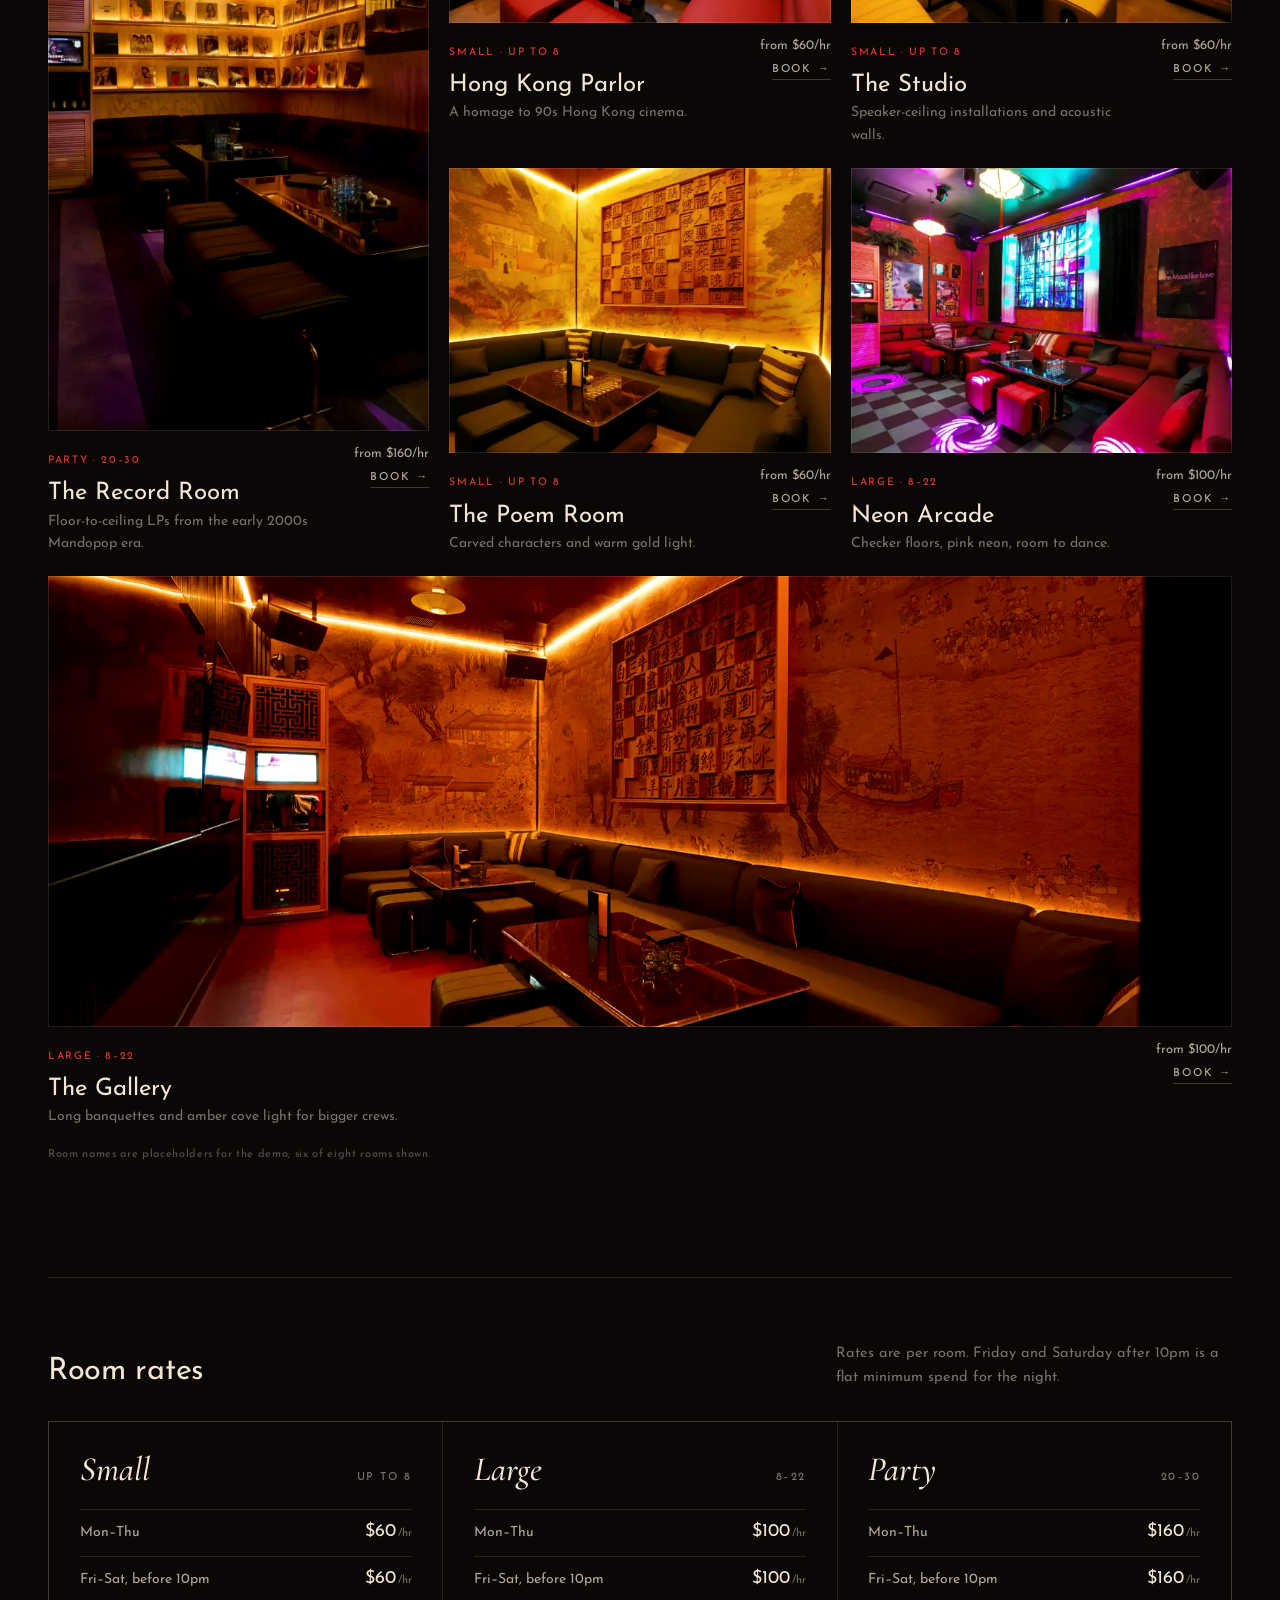
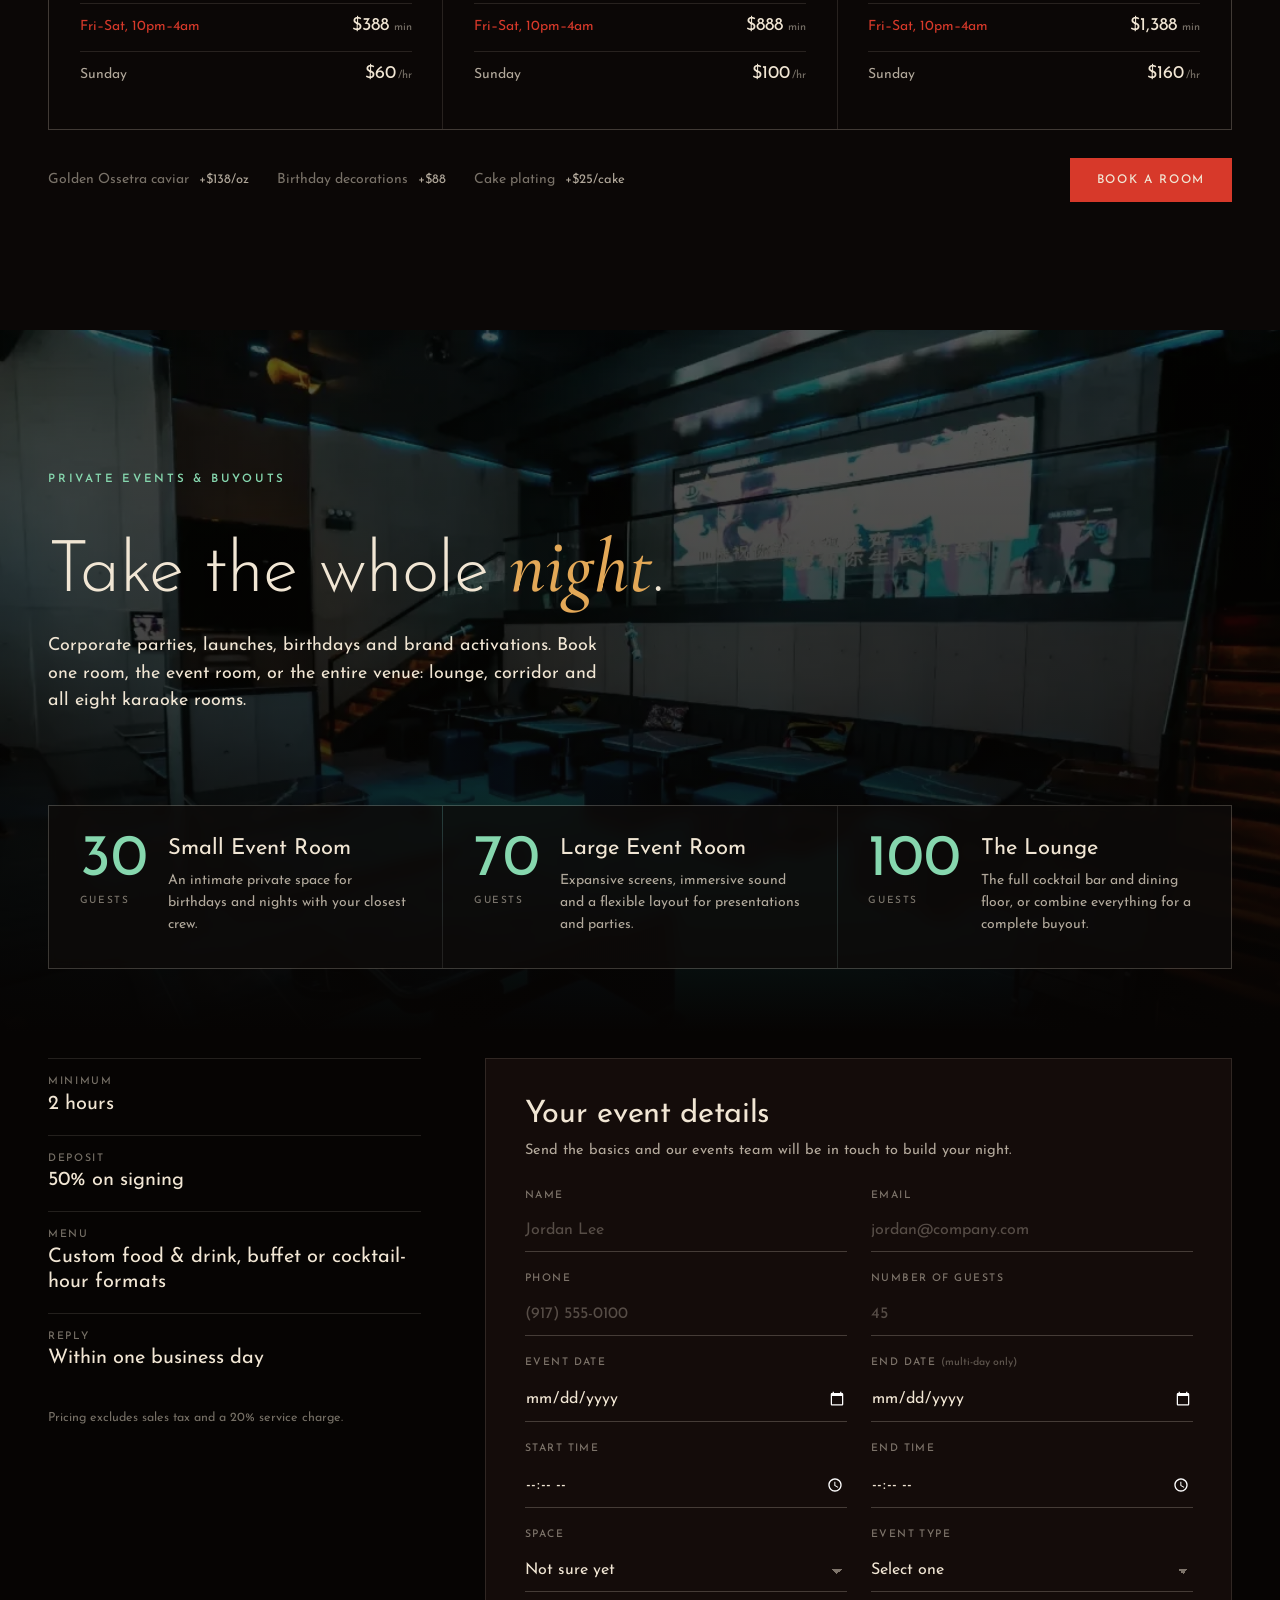
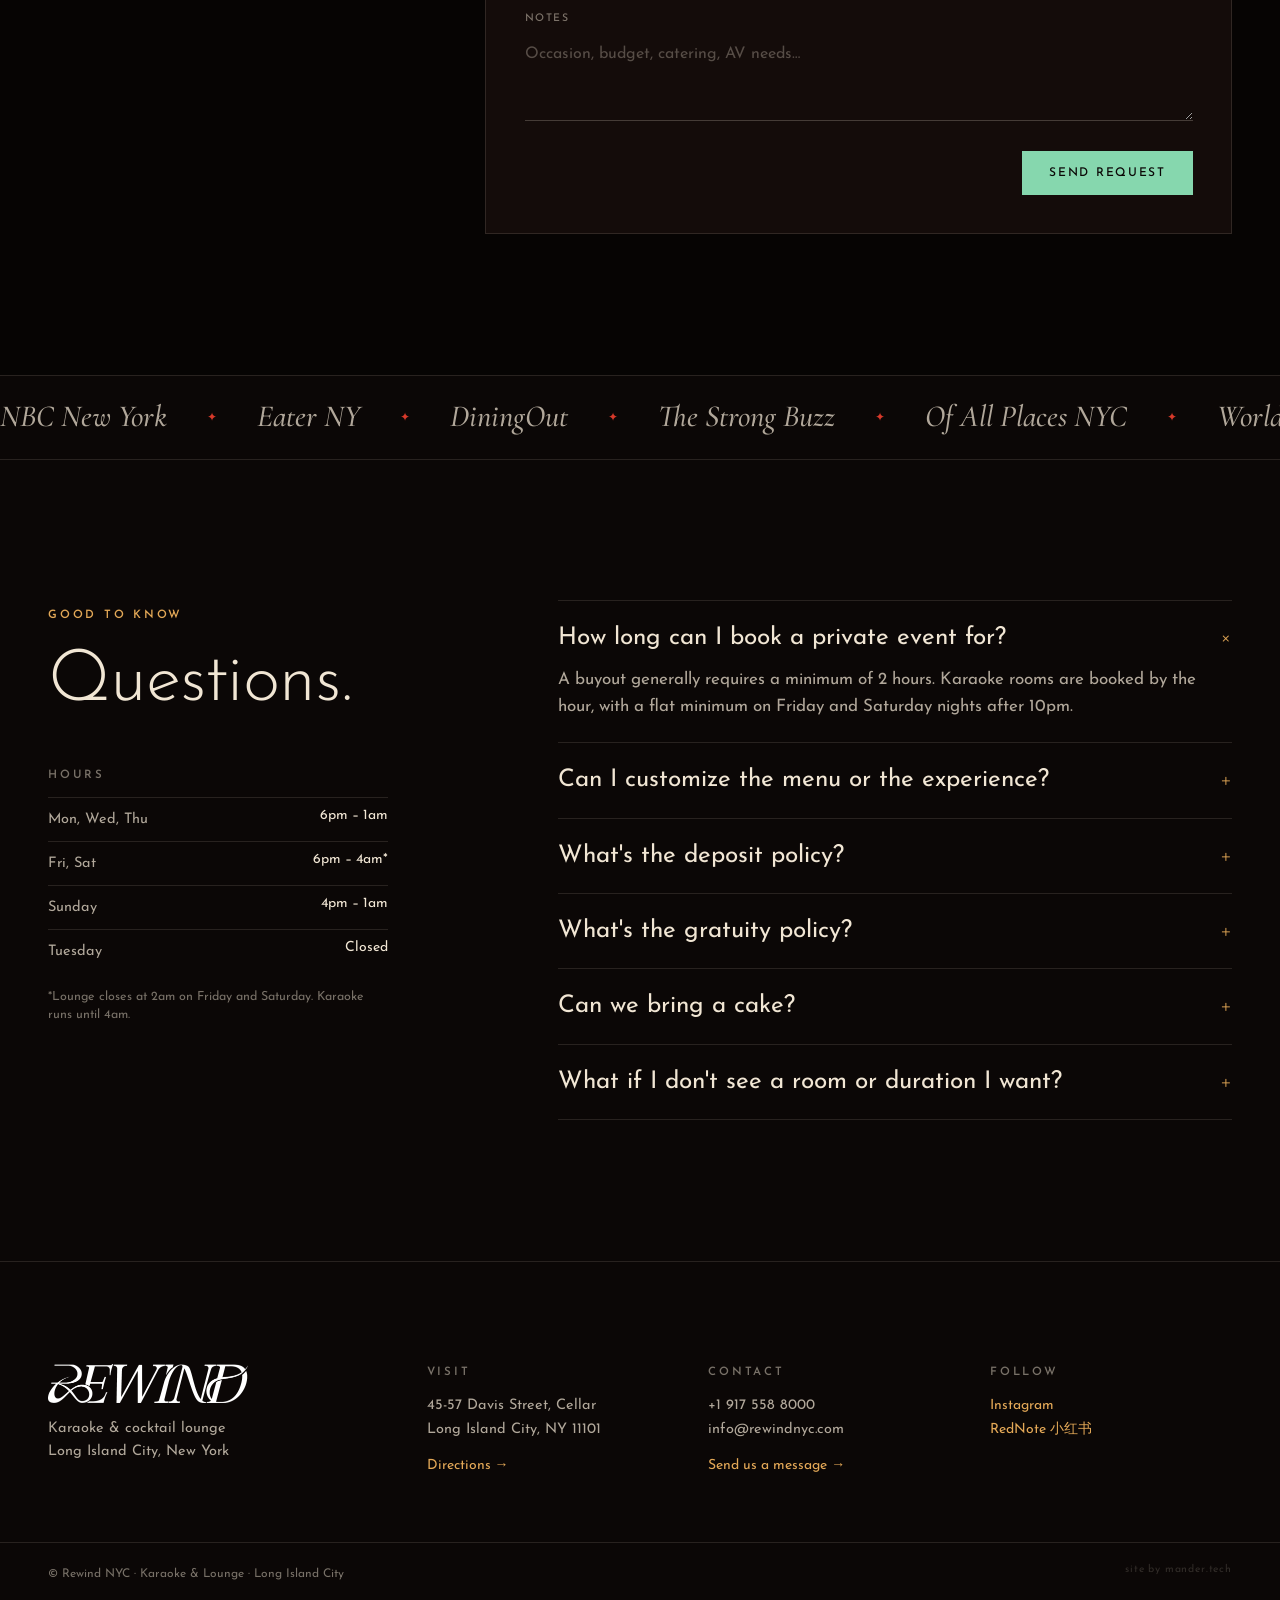
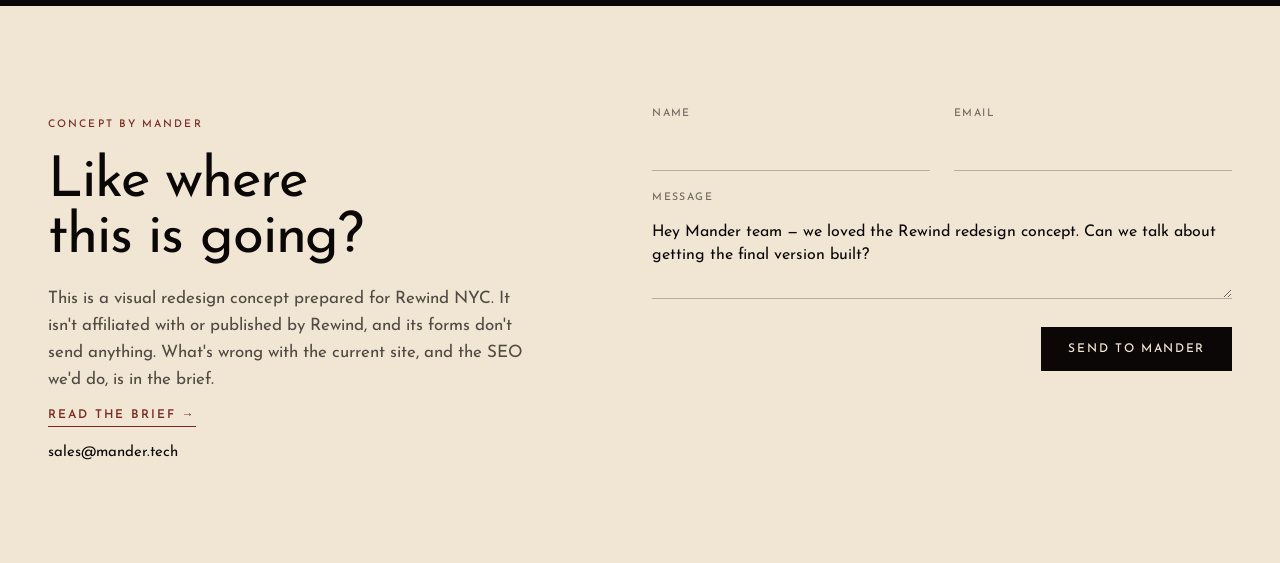
==== commit c30ccedf: "Use Rewind's own fonts and hero loop animations; add technical findings to brief - Josefin Sans (Rew" ====
--- a/site/index.html
+++ b/site/index.html
@@ -9,7 +9,7 @@
 <meta name="theme-color" content="#0b0706">
 <link rel="preconnect" href="https://fonts.googleapis.com">
 <link rel="preconnect" href="https://fonts.gstatic.com" crossorigin>
-<link href="https://fonts.googleapis.com/css2?family=Bodoni+Moda:ital,opsz,wght@0,6..96,400;0,6..96,500;1,6..96,400;1,6..96,500&family=Hanken+Grotesk:wght@400;500;600&family=IBM+Plex+Mono:wght@400;500&display=swap" rel="stylesheet">
+<link href="https://fonts.googleapis.com/css2?family=Josefin+Sans:ital,wght@0,300;0,400;0,600;1,300&family=Cormorant+Garamond:ital,wght@1,400;1,500&display=swap" rel="stylesheet">
 <link href="https://fonts.googleapis.com/css2?family=Noto+Serif+TC:wght@500&text=%E9%87%91%E6%9C%A8%E6%B0%B4%E7%81%AB%E5%9C%9F&display=swap" rel="stylesheet">
 <link rel="preload" as="image" href="assets/img/poster-lounge.webp">
 <link rel="preload" as="image" href="assets/img/poster-ktv.webp">
@@ -56,10 +56,14 @@
 <!-- ============ HERO: the dual concept ============ -->
 <section class="hero" aria-label="Lounge and Karaoke">
   <a class="hero__panel" data-side="lounge" href="#lounge">
-    <video muted loop playsinline preload="auto" poster="assets/img/poster-lounge.webp">
+    <video class="hero__bg" muted loop playsinline preload="auto" poster="assets/img/poster-lounge.webp">
       <source src="assets/video/lounge.mp4" type="video/mp4">
     </video>
     <div class="hero__shade"></div>
+    <video class="hero__loop" autoplay muted loop playsinline aria-hidden="true">
+      <source src="assets/video/loop-lounge.mp4" type='video/mp4; codecs="hvc1"'>
+      <source src="assets/video/loop-lounge.webm" type="video/webm">
+    </video>
     <div class="hero__copy">
       <span class="eyebrow eyebrow--amber">Cocktails · Dining</span>
       <h2 class="hero__title">The Lounge</h2>
@@ -68,10 +72,14 @@
     </div>
   </a>
   <a class="hero__panel" data-side="karaoke" href="#karaoke">
-    <video muted loop playsinline preload="auto" poster="assets/img/poster-ktv.webp">
+    <video class="hero__bg" muted loop playsinline preload="auto" poster="assets/img/poster-ktv.webp">
       <source src="assets/video/ktv.mp4" type="video/mp4">
     </video>
     <div class="hero__shade"></div>
+    <video class="hero__loop" autoplay muted loop playsinline aria-hidden="true">
+      <source src="assets/video/loop-karaoke.mp4" type='video/mp4; codecs="hvc1"'>
+      <source src="assets/video/loop-karaoke.webm" type="video/webm">
+    </video>
     <div class="hero__copy">
       <span class="eyebrow eyebrow--red">Eight private rooms</span>
       <h2 class="hero__title">Karaoke</h2>
@@ -474,7 +482,8 @@
     <div>
       <span class="mander__tag">Concept by Mander</span>
       <h2>Like where this is going?</h2>
-      <p>This is a redesign concept prepared for Rewind NYC. It isn't affiliated with or published by Rewind. Send us a note and we'll walk you through the full build.</p>
+      <p>This is a visual redesign concept prepared for Rewind NYC. It isn't affiliated with or published by Rewind, and its forms don't send anything. What's wrong with the current site, and the SEO we'd do, is in the brief.</p>
+      <a class="mander__brief" href="leave-behind.html">Read the brief →</a>
       <p class="mander__mail">sales@mander.tech</p>
     </div>
     <form class="mander__form" id="manderForm" novalidate>
--- a/site/styles.css
+++ b/site/styles.css
@@ -13,9 +13,10 @@
   --line:rgba(241,230,212,.12);
   --line-2:rgba(241,230,212,.22);
 
-  --f-display:'Bodoni Moda', 'Didot', 'Bodoni 72', Georgia, serif;
-  --f-body:'Hanken Grotesk', 'Helvetica Neue', Arial, sans-serif;
-  --f-mono:'IBM Plex Mono', ui-monospace, Menlo, monospace;
+  --f-display:'Josefin Sans', 'Futura', 'Century Gothic', sans-serif;
+  --f-accent:'Cormorant Garamond', 'Singel', Georgia, serif;
+  --f-body:'Josefin Sans', 'Futura', 'Century Gothic', sans-serif;
+  --f-mono:'Josefin Sans', 'Futura', 'Century Gothic', sans-serif;
   --f-zh:'Noto Serif TC', 'Songti TC', 'PMingLiU', serif;
 
   --gut:clamp(16px, 4vw, 48px);
@@ -24,7 +25,7 @@
 }
 *,*::before,*::after{box-sizing:border-box}
 html{scroll-behavior:smooth;-webkit-text-size-adjust:100%}
-body{margin:0;background:var(--ink);color:var(--paper);font:400 16px/1.6 var(--f-body);-webkit-font-smoothing:antialiased;overflow-x:hidden}
+body{margin:0;background:var(--ink);color:var(--paper);font:400 17px/1.6 var(--f-body);-webkit-font-smoothing:antialiased;overflow-x:hidden}
 img,video{display:block;max-width:100%;height:auto}
 a{color:inherit;text-decoration:none}
 button{font:inherit;color:inherit}
@@ -41,12 +42,12 @@
 @keyframes grain{0%{transform:translate(0,0)}25%{transform:translate(-3%,2%)}50%{transform:translate(2%,-3%)}75%{transform:translate(-2%,-1%)}}
 
 .wrap{max-width:1320px;margin:0 auto;padding-inline:var(--gut)}
-.eyebrow{display:inline-block;font:500 11px/1.4 var(--f-mono);letter-spacing:.2em;text-transform:uppercase;color:var(--paper-3)}
+.eyebrow{display:inline-block;font:600 11.5px/1.4 var(--f-mono);letter-spacing:.24em;text-transform:uppercase;color:var(--paper-3)}
 .eyebrow--amber{color:var(--amber)}
 .eyebrow--red{color:var(--red)}
 .eyebrow--jade{color:var(--jade)}
-.h-display{font:400 clamp(40px,6vw,88px)/.98 var(--f-display);letter-spacing:-.02em;margin-top:18px}
-.h-display em,.hero__title em{font-style:italic;color:var(--amber)}
+.h-display{font:300 clamp(38px,5.6vw,84px)/1.02 var(--f-display);letter-spacing:-.01em;margin-top:18px}
+.h-display em,.hero__title em,.h-sub em{font-family:var(--f-accent);font-style:italic;font-weight:500;color:var(--amber);letter-spacing:0;font-size:1.08em}
 .h-sub{font:400 clamp(24px,2.4vw,32px)/1.1 var(--f-display);letter-spacing:-.01em}
 .lede{font-size:clamp(17px,1.4vw,20px);line-height:1.55;color:var(--paper);max-width:52ch}
 .fine{font-size:12.5px;color:var(--paper-3);line-height:1.5}
@@ -110,13 +111,13 @@
 /* ============ HERO ============ */
 .hero{position:relative;display:flex;height:100svh;min-height:600px;max-height:1100px;background:#000;overflow:hidden}
 .hero__panel{position:relative;flex:1 1 50%;overflow:hidden;transition:flex-grow .9s var(--ease);isolation:isolate}
-.hero__panel video{position:absolute;inset:0;width:100%;height:100%;object-fit:cover;transform:scale(1.04);transition:transform 1.4s var(--ease),filter .9s var(--ease)}
+.hero__panel .hero__bg{position:absolute;inset:0;width:100%;height:100%;object-fit:cover;transform:scale(1.04);transition:transform 1.4s var(--ease),filter .9s var(--ease)}
 .hero__shade{position:absolute;inset:0;background:linear-gradient(180deg,rgba(11,7,6,.55) 0%,rgba(11,7,6,0) 30%,rgba(11,7,6,.15) 55%,rgba(11,7,6,.92) 100%);z-index:1}
 .hero__panel[data-side="karaoke"] .hero__shade{background:linear-gradient(180deg,rgba(11,7,6,.55) 0%,rgba(11,7,6,0) 30%,rgba(40,6,4,.2) 55%,rgba(11,7,6,.94) 100%)}
 .hero__panel + .hero__panel{border-left:1px solid rgba(241,230,212,.14)}
 .hero__copy{position:absolute;left:0;right:0;bottom:0;z-index:2;padding:0 clamp(20px,4vw,56px) clamp(96px,11vh,130px);display:grid;gap:14px;justify-items:start}
-.hero__title{font:400 clamp(56px,8vw,128px)/.9 var(--f-display);letter-spacing:-.03em}
-.hero__panel[data-side="lounge"] .hero__title{font-style:italic}
+.hero__title{font:300 clamp(48px,6.4vw,104px)/.95 var(--f-display);letter-spacing:.02em;text-transform:uppercase}
+.hero__panel[data-side="lounge"] .hero__title{font-weight:300}
 .hero__copy p{max-width:36ch;color:var(--paper-2);font-size:15.5px;opacity:.85;transition:opacity .6s}
 .hero__go{font:500 11px/1 var(--f-mono);letter-spacing:.16em;text-transform:uppercase;padding-bottom:6px;border-bottom:1px solid currentColor;margin-top:6px}
 .hero__panel[data-side="lounge"] .hero__go{color:var(--amber)}
@@ -131,9 +132,9 @@
 @media (hover:hover) and (min-width:901px){
   .hero:hover .hero__panel{flex-grow:.62}
   .hero .hero__panel:hover{flex-grow:1}
-  .hero:hover .hero__panel:not(:hover) video{filter:saturate(.35) brightness(.55)}
+  .hero:hover .hero__panel:not(:hover) .hero__bg{filter:saturate(.35) brightness(.55)}
   .hero:hover .hero__panel:not(:hover) .hero__copy p{opacity:0}
-  .hero__panel:hover video{transform:scale(1)}
+  .hero__panel:hover .hero__bg{transform:scale(1)}
   .hero__panel:hover .hero__go i{transform:translateX(6px)}
 }
 @media (max-width:900px){
@@ -189,7 +190,7 @@
 .lounge__hero:hover img,.lounge__drink:hover img{transform:scale(1.03)}
 .lounge__drink{grid-column:9/13;margin:0;position:relative;overflow:hidden;min-height:280px}
 .lounge__drink img{position:absolute;inset:0}
-.lounge__drink figcaption{position:absolute;left:16px;bottom:14px;font:italic 400 20px/1 var(--f-display)}
+.lounge__drink figcaption{position:absolute;left:16px;bottom:14px;font:italic 500 20px/1 var(--f-accent)}
 .lounge__drink::after{content:"";position:absolute;inset:50% 0 0;background:linear-gradient(transparent,rgba(0,0,0,.6));pointer-events:none}
 .lounge__people{grid-column:1/8;display:grid;grid-template-columns:1fr 1fr;gap:clamp(12px,1.6vw,24px);margin-top:clamp(12px,2vw,32px)}
 .person{display:grid;gap:16px;align-content:start}
@@ -200,7 +201,7 @@
 .lounge__sips:hover{border-color:var(--jade)}
 .lounge__sips img{aspect-ratio:4/3;height:auto;object-fit:cover;width:100%}
 .lounge__sips div{padding:22px 22px 26px;display:grid;gap:8px;align-content:start}
-.lounge__sips h3{font:italic 400 30px/1 var(--f-display)}
+.lounge__sips h3{font:italic 500 30px/1 var(--f-accent)}
 .lounge__sips p{color:var(--paper-2);font-size:14.5px}
 @media (max-width:900px){
   .lounge__hero,.lounge__drink,.lounge__people,.lounge__sips{grid-column:1/-1}
@@ -252,7 +253,7 @@
 .rates__cards{display:grid;grid-template-columns:repeat(3,minmax(0,1fr));gap:1px;background:var(--line);border:1px solid var(--line)}
 .rate{background:var(--ink);padding:clamp(22px,2.4vw,34px)}
 .rate header{display:flex;justify-content:space-between;align-items:baseline;margin-bottom:22px}
-.rate h4{font:italic 400 34px/1 var(--f-display)}
+.rate h4{font:italic 500 34px/1 var(--f-accent)}
 .rate header span{font:500 11px/1 var(--f-mono);letter-spacing:.14em;text-transform:uppercase;color:var(--paper-3)}
 .rate dl{margin:0;display:grid}
 .rate dl div{display:flex;justify-content:space-between;align-items:baseline;gap:12px;padding:12px 0;border-top:1px solid var(--line)}
@@ -317,7 +318,7 @@
 
 /* ============ PRESS ============ */
 .press{border-block:1px solid var(--line);overflow:hidden;padding-block:26px;background:var(--ink)}
-.press__track{display:flex;gap:40px;align-items:center;width:max-content;animation:marquee 40s linear infinite;font:italic 400 clamp(22px,2.4vw,32px)/1 var(--f-display);color:var(--paper-2);white-space:nowrap}
+.press__track{display:flex;gap:40px;align-items:center;width:max-content;animation:marquee 40s linear infinite;font:italic 500 clamp(22px,2.4vw,32px)/1 var(--f-accent);color:var(--paper-2);white-space:nowrap}
 .press__track i{font-style:normal;font-size:12px;color:var(--red)}
 @keyframes marquee{to{transform:translateX(-50%)}}
 
@@ -357,6 +358,7 @@
 .mander__tag{font:500 10.5px/1 var(--f-mono);letter-spacing:.2em;text-transform:uppercase;color:#7a2a1f}
 .mander h2{font:400 clamp(34px,4.4vw,60px)/1 var(--f-display);letter-spacing:-.02em;margin:18px 0 18px}
 .mander p{color:rgba(11,7,6,.7);max-width:44ch}
+.mander__brief{display:inline-block;margin-top:16px;font:600 12px/1 var(--f-mono);letter-spacing:.16em;text-transform:uppercase;color:#7a2a1f;border-bottom:1px solid currentColor;padding-bottom:5px}
 .mander__mail{margin-top:18px;font:400 15px var(--f-mono);color:var(--ink)!important;user-select:all}
 .mander__form{display:grid;grid-template-columns:1fr 1fr;gap:22px 24px}
 .mander .field label{color:rgba(11,7,6,.55)}
@@ -420,7 +422,7 @@
 .elements__stage img{width:100%;height:100%;object-fit:cover;transition:opacity .35s var(--ease),transform 1.2s var(--ease)}
 .elements__stage.is-swapping img{opacity:0;transform:scale(1.03)}
 .elements__stage figcaption{position:absolute;left:0;right:0;bottom:0;display:flex;align-items:flex-end;gap:18px;padding:60px 24px 22px;background:linear-gradient(transparent,rgba(0,0,0,.75))}
-.elements__stage figcaption b{display:block;font:italic 400 clamp(28px,2.8vw,40px)/1.05 var(--f-display);margin-top:8px}
+.elements__stage figcaption b{display:block;font:italic 500 clamp(28px,2.8vw,40px)/1.05 var(--f-accent);margin-top:8px}
 .el__cn--big{font-size:clamp(52px,5vw,72px);color:var(--amber);line-height:.9}
 .elements__stage.is-swapping figcaption > *{opacity:0}
 .elements__stage figcaption > *{transition:opacity .35s var(--ease)}
@@ -466,3 +468,8 @@
   *,*::before,*::after{animation-duration:.01ms!important;animation-iteration-count:1!important;transition-duration:.01ms!important;scroll-behavior:auto!important}
   .press__track{animation:none;flex-wrap:wrap;width:auto}
 }
+
+/* Rewind's small white loops over each side of the hero */
+.hero__loop{position:absolute;z-index:2;left:50%;top:34%;width:clamp(96px,9vw,150px);height:auto;aspect-ratio:1;transform:translate(-50%,-50%);opacity:.9;pointer-events:none;mix-blend-mode:screen;transition:opacity .6s var(--ease)}
+@media (hover:hover) and (min-width:901px){.hero:hover .hero__panel:not(:hover) .hero__loop{opacity:.35}}
+@media (max-width:900px){.hero__loop{top:30%;width:96px}}
